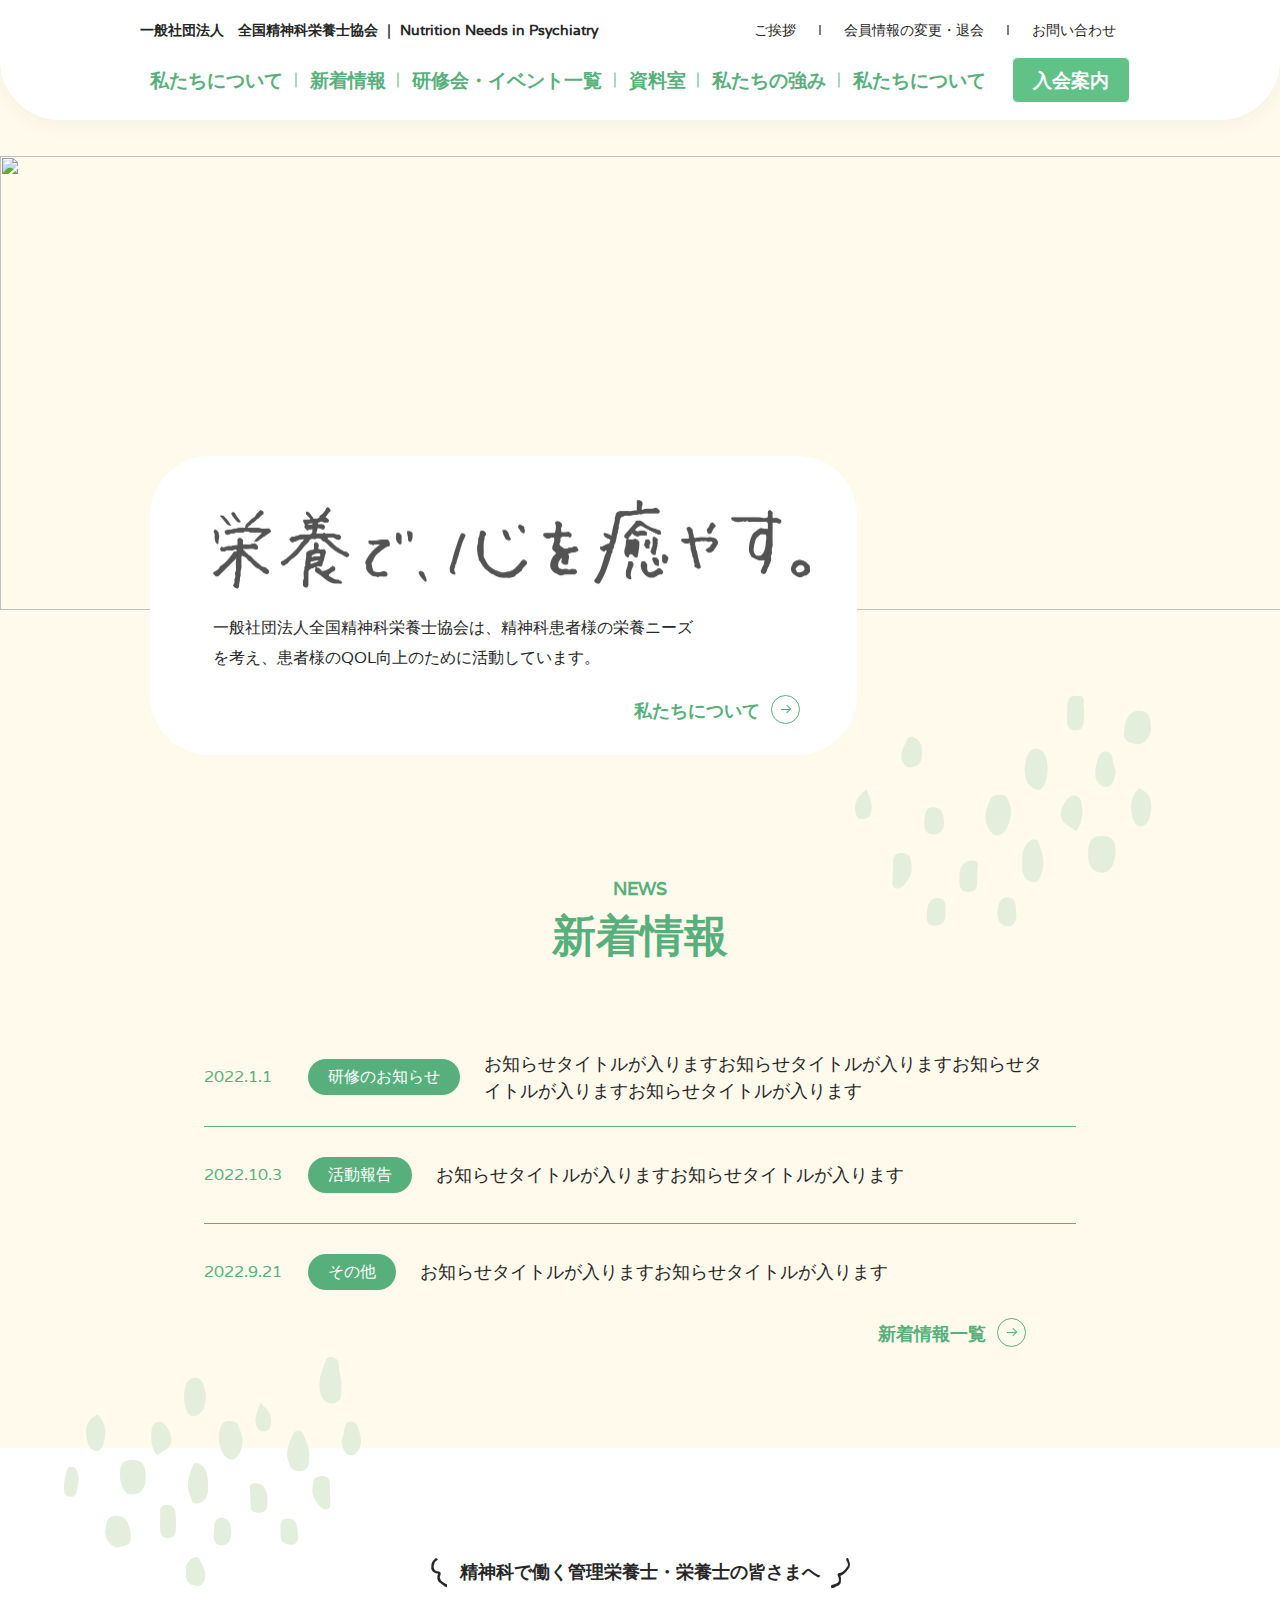
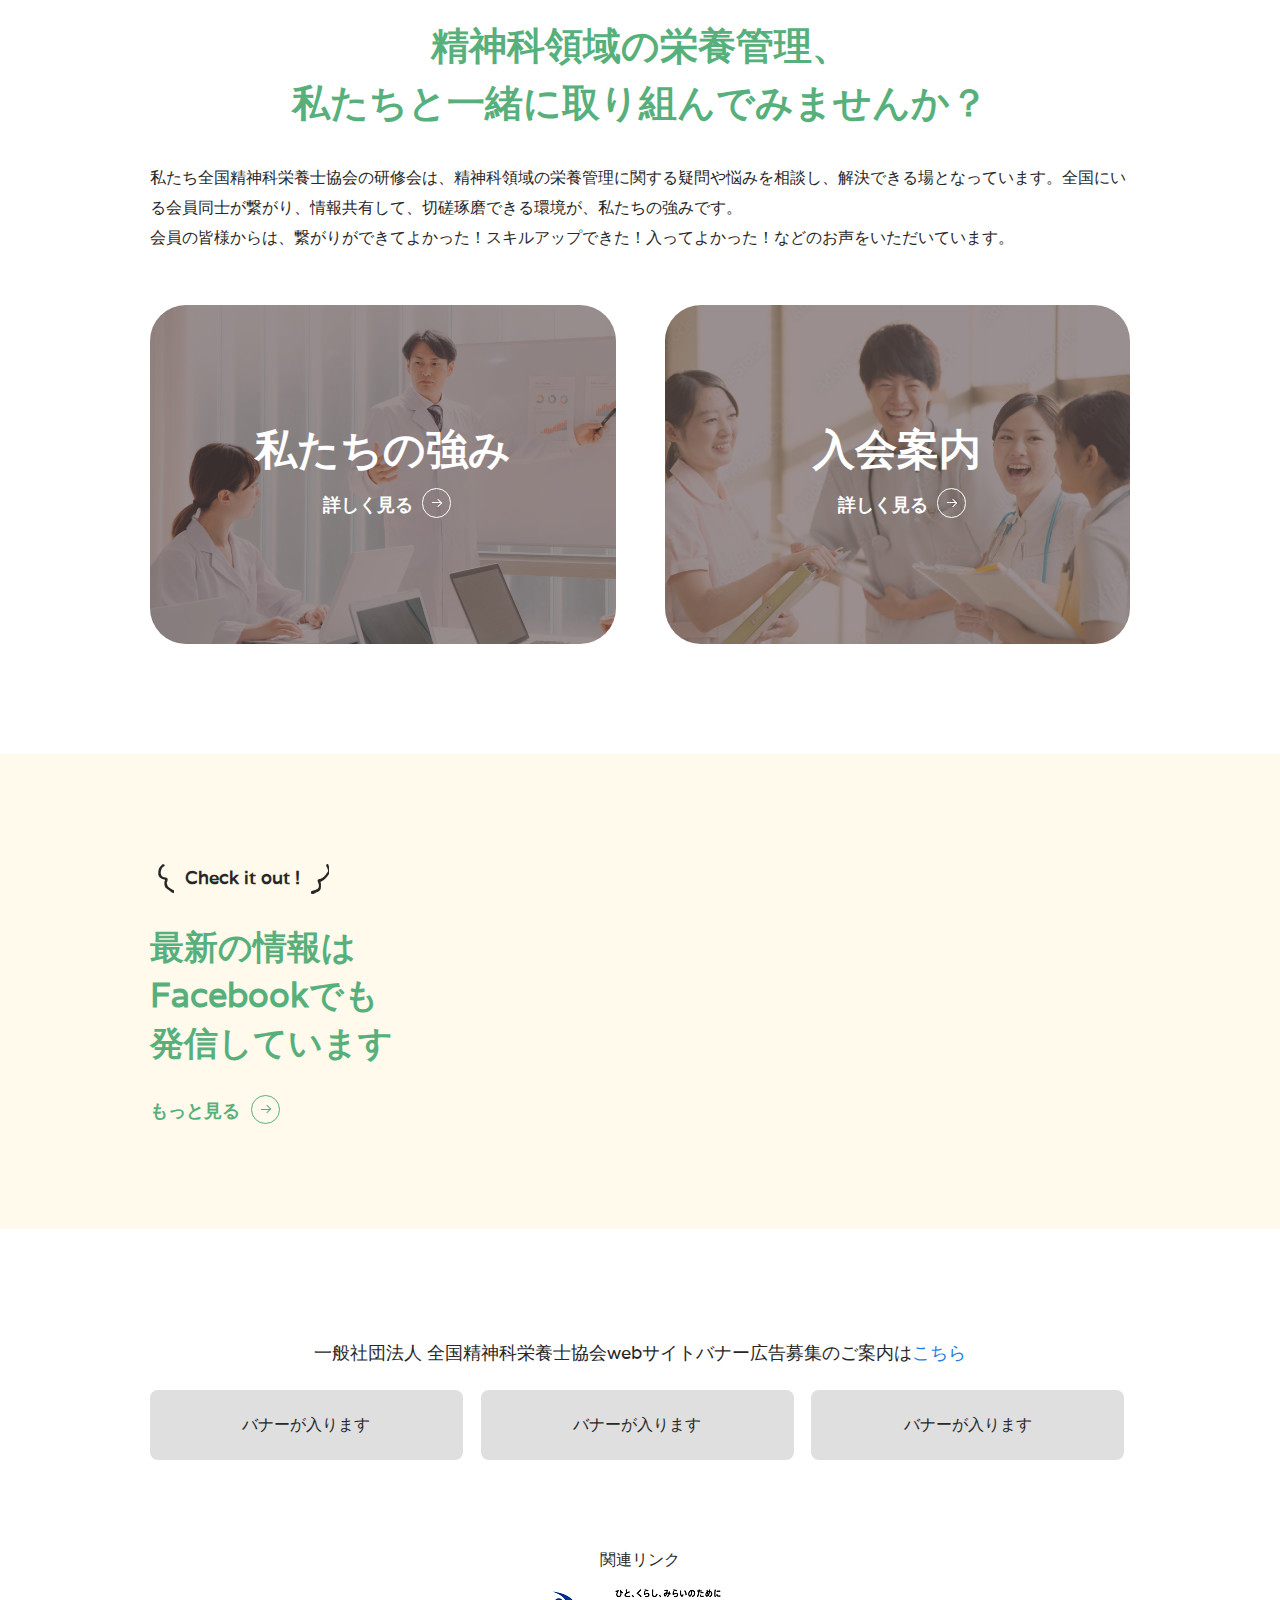
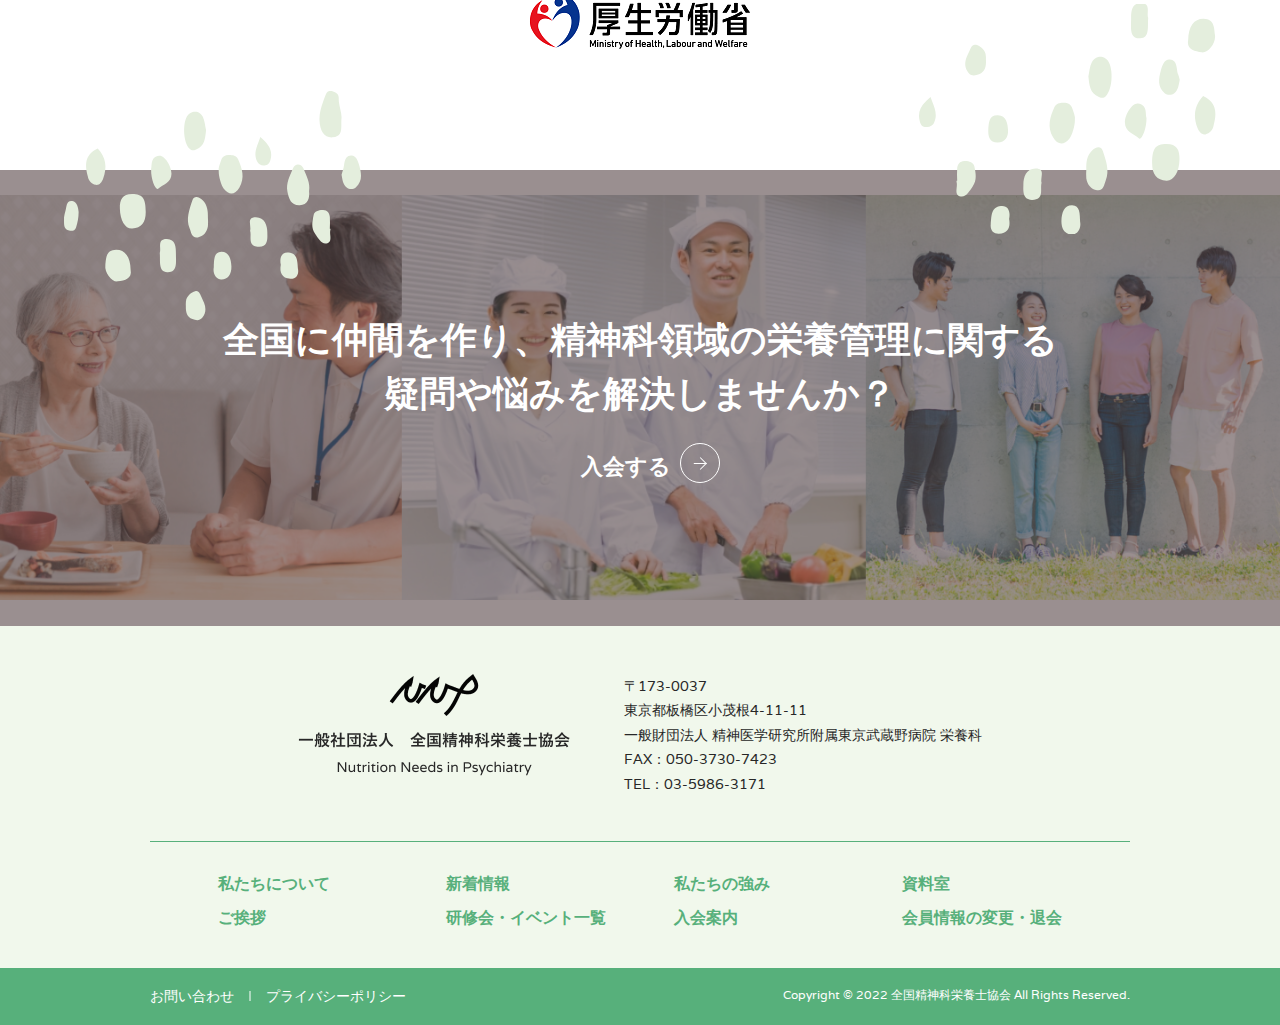
==== index.html @ 41f3c1e5 "コーディング修正リスト対応" ====
<!DOCTYPE html>
<html lang="ja">
<head>
    <meta charset="UTF-8">
    <meta http-equiv="X-UA-Compatible" content="IE=edge">
    <meta name="viewport" 
    content="width=device-width, initial-scale=1.0">
    <meta name="description" content="一般社団法人　全国精神科栄養士協会 のホームページです。">
    <meta name="robots" content="noindex">
    <!-- 本番納品前にnoindex消すの忘れないこと！！！ -->
    <title>一般社団法人　全国精神科栄養士協会 ｜ Nutrition Needs in Psychiatry</title>

    <!-- reset css -->
    <link rel="stylesheet" href="./css/reset.css">
    <!-- favicon -->
    <link rel="icon" href="#">
    <!-- fontowsome -->
    <link href="https://use.fontawesome.com/releases/v5.6.1/css/all.css" rel="stylesheet">
    <!-- googlefont -->
    <!-- <link rel="preconnect" href="https://fonts.googleapis.com">
    <link rel="preconnect" href="https://fonts.gstatic.com" crossorigin>
    <link href="https://fonts.googleapis.com/css2?family=Amatic+SC&family=Damion&family=Noto+Serif+JP&family=Patua+One&display=swap" rel="stylesheet"> -->
    <link rel="preconnect" href="https://fonts.googleapis.com">
    <link rel="preconnect" href="https://fonts.gstatic.com" crossorigin>
    <link href="https://fonts.googleapis.com/css2?family=Varela&display=swap" rel="stylesheet">



    <!-- drawer.css -->
    <link rel="stylesheet" href="https://cdnjs.cloudflare.com/ajax/libs/drawer/3.2.2/css/drawer.min.css" media="screen and (max-width:767px)">
    <!-- jquery & iScroll -->
    <script src="https://ajax.googleapis.com/ajax/libs/jquery/3.5.1/jquery.min.js"></script>
    <script src="https://cdnjs.cloudflare.com/ajax/libs/iScroll/5.2.0/iscroll.min.js"></script>
    <!-- drawer.js -->
    <script src="https://cdnjs.cloudflare.com/ajax/libs/drawer/3.2.2/js/drawer.min.js"></script>

    <!-- swiper -->
    <link rel="stylesheet" href="https://cdnjs.cloudflare.com/ajax/libs/Swiper/4.5.1/css/swiper.min.css">

    <!-- original -->
    <link rel="stylesheet" href="./css/style.css">
   
  </head>
  
  
<body class="">
  <header class="accordion" id="header"> 
    <div class="header_inner">
      <div class="header_top">
          <h1 class="header_top_left is-pc opacity"><a href="#">一般社団法人　全国精神科栄養士協会 ｜ Nutrition Needs in Psychiatry</a></h1>
          <h1 class="header_top_left is-sp"><a href="#">一般社団法人　全国精神科栄養士協会<br>Nutrition Needs in Psychiatry</a></h1>
          <nav class="header_top_right is-pc">
            <ul class="header_top_right_menu">
              <li class="header_top_right_list"><a href="#" class="header_top_right_link  underline">ご挨拶</a></li>
              <li class="header_top_right_list"><a href="#" class="header_top_right_link">会員情報の変更・退会</a></li>
              <li class="header_top_right_list"><a href="#" class="header_top_right_link">お問い合わせ</a></li>
            </ul>
          </nav>
      </div>
      <nav class="header_bottom is-pc">
        <ul class="header_bottom_menu">
          <li class="header_bottom_list"><a class="header_bottom_link" href="#">私たちについて</a></li>
          <li class="header_bottom_list"><a class="header_bottom_link" href="#">新着情報</a></li>
          <li class="header_bottom_list"><a class="header_bottom_link" href="#">研修会・イベント一覧</a></li>
          <li class="header_bottom_list"><a class="header_bottom_link" href="#">資料室</a></li>
          <li class="header_bottom_list"><a class="header_bottom_link" href="#">私たちの強み</a></li>
          <li class="header_bottom_list"><a class="header_bottom_link" href="#">私たちについて</a></li>
          <li class="join"><a class="header_bottom_link btn-green" href="#">入会案内</a></li>
        </ul>
      </nav>

    </div>
    <!-- @@@@@@@@@@@@@@@@@@@@@@@@@ -->
    <!-- ハンバーガー -->
  <!-- @@@@@@@@@@@@@@@@@@@@@@@@@ -->
  <div class="hamburger is-sp  js-accordion-title" id="hamburger">
    <span class="is-sp"></span>
    <span></span>
    <span></span>
  </div>
  
  <nav class="accordion-item is-sp" id="accordion-item">
    <ul class="accordion-item_menu">
      <li class="accordion-item_list"><a class="accordion-item_link" href="#">私たちについて<span class="arrow-right"></span></a></li>
      <li class="accordion-item_list"><a class="accordion-item_link" href="#">新着情報<span class="arrow-right"></span></a></li>
      <li class="accordion-item_list"><a class="accordion-item_link" href="#">研修会・イベント一覧<span class="arrow-right"></span></a></li>
      <li class="accordion-item_list"><a class="accordion-item_link" href="#">資料室<span class="arrow-right"></span></a></li>

      <li class="accordion-item_list"><a class="accordion-item_link" href="#">私たちの強み<span class="arrow-right"></span></a></li>
      <li class="accordion-item_list"><a class="accordion-item_link" href="#">入会案内<span class="arrow-right"></span></a></li>
    </ul>
    <ul class="accordion-item_sub-menu">
      <li class="accordion-item_sub-list"><a href="" class="accordion-item_sub-link">ご挨拶</a></li>
      <li class="accordion-item_sub-list"><a href="" class="accordion-item_sub-link">会員情報の変更・退会</a></li>
      <li class="accordion-item_sub-list"><a href="" class="accordion-item_sub-link">お問い合わせ</a></li>
    </ul>
  </nav>
</header>




	


<!-- //＠＠＠＠＠＠＠＠＠＠＠＠＠＠＠＠＠＠
//メインビジュアル
//＠＠＠＠＠＠＠＠＠＠＠＠＠＠＠＠＠＠ -->
<main>
  <section class="main-visual bgc-yellow ">
    <div class="d-demo">
      <div class="d-demo__wrap">
        <ul class="d-demo__list d-demo__list--left">
              <li class="d-demo__item"><img src="./img/main_visual.png" alt></li>
              <li class="d-demo__item"><img src="./img/main_visual.png" alt></li>
        </ul>
        <ul class="d-demo__list d-demo__list--left">
              <li class="d-demo__item"><img src="./img/main_visual.png" alt></li>
              <li class="d-demo__item"><img src="./img/main_visual.png" alt></li>
        </ul>
      </div>
    </div>
    <div class="top-about_container inner">
      <div class="top-about inner" href="#">
        <figure class="top-about_title">
          <img src="./img/main_copy.png" alt="">
        </figure>
        <div class="top-about_text">
          一般社団法人全国精神科栄養士協会は、精神科患者様の栄養ニーズ<br class="is-pc">を考え、患者様のQOL向上のために活動しています。
        </div>
        <a class="top-about_link_text cmn-button" href="#">私たちについて<span class="arrow-right icon"></span></a>
      </div>
    </div>
  </section>


  <!-- //＠＠＠＠＠＠＠＠＠＠＠＠＠＠＠＠＠＠
//NEWS
//＠＠＠＠＠＠＠＠＠＠＠＠＠＠＠＠＠＠ -->
  <section class="top-news bgc-yellow">
    <div class="top-news_container inner">
      <h2 class="top-news-ttl section_title">
        <div class="section-ttl-en">NEWS</div>
        <div class="section-ttl-ja">新着情報</div>
      </h2>
      <div class="news__topics">
        <article class="news__topic">
          <a href="#" class="news-item-link">
            <div class="news__topic__contents">
              <div class="news-meta">
                <div class="sp-meta">
                  <p class="news__topic__date"><time datetime="2019-02-01"></time>2022.1.1</p>
                  <div class="news-topic-label">研修のお知らせ</div>
                </div>
                <p class="news__topic__text">お知らせタイトルが入りますお知らせタイトルが入りますお知らせタイトルが入りますお知らせタイトルが入ります</p>
              </div>
            </div>
          </a>
        </article>
        <article class="news__topic">
          <a href="#" class="news-item-link">
            <div class="news__topic__contents">
              <div class="news-meta">
                <div class="sp-meta">
                <p class="news__topic__date"><time datetime="2019-02-01"></time>2022.10.3</p>
                <p class="news-topic-label">活動報告</p>
                </div>
                <p class="news__topic__text">お知らせタイトルが入りますお知らせタイトルが入ります</p>
              </div>
            </div>
          </a>
        </article>
        <article class="news__topic">
          <a href="#" class="news-item-link">
            <div class="news__topic__contents">
              <div class="news-meta">
                <div class="sp-meta">
                <p class="news__topic__date"><time datetime="2019-02-01"></time>2022.9.21 </p>
                <p class="news-topic-label">その他</p>
                </div>
                <p class="news__topic__text">お知らせタイトルが入りますお知らせタイトルが入ります</p>
              </div>
            </div>
          </a>
        </article>
      <a class="top-news_btn cmn-button">新着情報一覧<span class="arrow-right icon"></span></a>
    </div>
  </section>

    <!-- //＠＠＠＠＠＠＠＠＠＠＠＠＠＠＠＠＠＠
//JOIN-US
//＠＠＠＠＠＠＠＠＠＠＠＠＠＠＠＠＠＠ -->

  <section class="top-joinus bgc-white">
    <div class="top-joinus_container inner">
      <div class="top-joinus-ttl_wrapper">
        <h3 class="top-joinus-ttl">精神科で働く<br class="is-sp">管理栄養士・栄養士の皆さまへ</h3>
        <div class="top-joinus-sub-ttl">
          精神科領域の栄養管理、<br>私たちと一緒に<br class="is-sp">取り組んでみませんか？
        </div>
      </div>
      <p class="top-joinus_txt">私たち全国精神科栄養士協会の研修会は、精神科領域の栄養管理に関する疑問や悩みを相談し、解決できる場となっています。全国にいる会員同士が繋がり、情報共有して、切磋琢磨できる環境が、私たちの強みです。<br>
        会員の皆様からは、繋がりができてよかった！スキルアップできた！入ってよかった！などのお声をいただいています。</p>
      <div class="top-joinus_frames">
        <a class="top-joinus_frame 
        top-joinus_frame_left" href="">
          <div class="top-joinus_bg_l">
            <img src="./img/top_joinus_frm_l.png" alt="">
            <div class="box-text">
              <h4>私たちの強み</h4>
              <div class="cmn-button-white_area">
                <div class="cmn-button-white">詳しく見る<span class="arrow-right-white icon"></span></div>
              </div>
            </div>
          </div>
        </a>
        <a class="top-joinus_frame 
        top-joinus_frame_right" href="/admission.html">
          <div class="top-joinus_bg_r">
            <img src="./img/top_joinus_frm_r.png" alt="">
            <div class="box-text">
              <h4>入会案内</h4>
              <div class="cmn-button-white_area">
                <div class="cmn-button-white">詳しく見る<span class="arrow-right-white icon"></span></div>
              </div>
            </div>
          </div>
        </a>
    </div>
  </section>
  <!-- //＠＠＠＠＠＠＠＠＠＠＠＠＠＠＠＠＠＠
//FACE-BOOK
//＠＠＠＠＠＠＠＠＠＠＠＠＠＠＠＠＠＠ -->
  <div class="top-facebook bgc-yellow">
    <div class="top-facebook_container inner">
      <div class="top-facebook_texts">
        <div class="top-facebook_texts_ttl">Check it out !</div>
        <!-- /.top-facebook_texts_ttl -->
        <h3 class="top-facebook_texts_msg is-pc">最新の情報は<br>Facebookでも<br>発信しています</h3>
        <h3 class="top-facebook_texts_msg is-sp">最新の情報はFacebookでも発信しています</h3>
        <!-- /.top-facebook_texts_msg -->
        <a class="top-facebook_texts_more cmn-button">もっと見る<span class="arrow-right icon"></span></a>
      </div>
      <iframe class="fb_iframe" src="https://www.facebook.com/plugins/page.php?href=https%3A%2F%2Fwww.facebook.com%2F%25E4%25B8%2580%25E8%2588%25AC%25E7%25A4%25BE%25E5%259B%25A3%25E6%25B3%2595%25E4%25BA%25BA-%25E5%2585%25A8%25E5%259B%25BD%25E7%25B2%25BE%25E7%25A5%259E%25E7%25A7%2591%25E6%25A0%2584%25E9%25A4%258A%25E5%25A3%25AB%25E5%258D%2594%25E4%25BC%259A-106399688763557&tabs&width=680&height=255&small_header=false&adapt_container_width=true&hide_cover=false&show_facepile=true&appId" width="680" height="255" style="border:none;overflow:hidden" scrolling="no" frameborder="0" allowfullscreen="true" allow="autoplay; clipboard-write; encrypted-media; picture-in-picture; web-share"></iframe>
        <!-- /.top-facebook_img -->
    </div>
    <!-- /.top-facebook_container -->
  </div>
  <!-- /.top-facebook -->

  <!-- //＠＠＠＠＠＠＠＠＠＠＠＠＠＠＠＠＠＠
//link
//＠＠＠＠＠＠＠＠＠＠＠＠＠＠＠＠＠＠ -->
<section class="top-link bgc-white">
  <div class="top-link_container inner">
    <p class="top-link_text">一般社団法人 全国精神科栄養士協会webサイトバナー広告募集のご案内は<a href="#" class="link-color">こちら</a></p>
    <ul class="top-link_banners">
      <a class="top-link_banner"><li>バナーが入ります</li></a>
      <a class="top-link_banner"><li>バナーが入ります</li></a>
      <a class="top-link_banner"><li>バナーが入ります</li></a>
    </ul>
    <!-- /.top-link_banners -->
    <div class="top-link_related-link opacity">
      <p class="top-link_related-link_ttl">関連リンク</p>
      <figure class="top-link_related-link_img"><a href="https://www.mhlw.go.jp/index.html"  target="_blank" rel="noopener"><img src="./img/MHLW 1.png" alt=""></a></figure>
    </div>
    <!-- /.top-link_related-link -->
  </div>
  <!-- /.top-link_container -->
</section>
<!-- /.top-link -->

  <!-- //＠＠＠＠＠＠＠＠＠＠＠＠＠＠＠＠＠＠
//top-entry
//＠＠＠＠＠＠＠＠＠＠＠＠＠＠＠＠＠＠ -->
<section class="top-entry">
  <a href="" class="top-entry_container inner">
    <div class="bg-dark_green">
      <div class="top-entry_txt">全国に仲間を作り、<br class="is-sp">精神科領域の栄養管理に関する<br>疑問や悩みを解決しませんか？</div>
      <div class="cmn-button-white_area">
        <div class="cmn-button-white_entry">入会する<span class="arrow-right-white_entry icon_entry"></span>
        </div>
      </div>
    </div>
  </a>
</section>


  <!-- //＠＠＠＠＠＠＠＠＠＠＠＠＠＠＠＠＠＠
//footer
//＠＠＠＠＠＠＠＠＠＠＠＠＠＠＠＠＠＠ -->
<section class="footer">
  <div class="footer_contents bgc-green">
    <div class="footer_contents_container inner">
      <div class="footer_contents_adress">
        <figure class="footer_logo"><img src="./img/nnp_logo.png" alt=""></figure>
        <div class="footer_contents_adress_texts">
          <p>〒173-0037<br>
            東京都板橋区小茂根4-11-11<br>
            一般財団法人 精神医学研究所附属東京武蔵野病院 栄養科<br>
            FAX：050-3730-7423<br>
            TEL：03-5986-3171</p>
        </div>
        <!-- footer_contents_adress_texts -->
      </div>
      <!-- footer_contents_adress -->
      <div class="footer_contents_links">
        <ul class="footer_contents_link_top">
          <li class="footer_contents_link_text"><a href="" >私たちについて</a></li>
          <li class="footer_contents_link_text"><a href="" >新着情報</a></li>
          <li class="footer_contents_link_text"><a href="">私たちの強み</a></li>
          <li class="footer_contents_link_text"><a href="" >資料室</a></li>
        </ul>
        <!-- footer_contents_link_top -->
        <ul class="footer_contents_link_bottom">
          <li class="footer_contents_link_text"><a href="">ご挨拶</a></li>
          <li class="footer_contents_link_text"><a href="" >研修会・イベント一覧</a></li>
          <li class="footer_contents_link_text"><a href="">入会案内</a></li>
          <li class="footer_contents_link_text"><a href="" >会員情報の変更・退会</a></li>
        </ul>
        <!-- footer_contents_link_bottom -->
      </div>
      <!-- footer_contents_links -->
    </div>
    <!-- footer_container -->
  </div>
  <!-- footer_contents -->
  <div class="footer_bottom bgc-deep-green">
    <div class="footer_container inner">
      <ul class="footer_bottom_left">
        <li><a href="" class="footer_bottom_left_link footer_bottom_left_link_left">お問い合わせ</a></li>
        <li><a href="" class="footer_bottom_left_link footer_bottom_left_link_right">プライバシーポリシー</a></li>
      </ul>
      <div class="footer_bottom_right">Copyright © 2022<br class="is-sp"> 全国精神科栄養士協会 All Rights Reserved.</div>
    </div>
    <!-- footer_container -->
  </div>
    <!-- footer_bottom -->
</section>


<!-- //＠＠＠＠＠＠＠＠＠＠＠＠＠＠＠＠＠＠
//スクロールトップ
//＠＠＠＠＠＠＠＠＠＠＠＠＠＠＠＠＠＠ -->
<!-- <figure class="scroll-top">
  <a href="#"><img src="./img/icon_arrow-top.png" alt="#"></a>
</figure> -->


</main>


<!-- swipeｒ -->
<script src="https://cdnjs.cloudflare.com/ajax/libs/Swiper/6.8.4/swiper-bundle.min.js"></script>


<!-- jquery & iScroll -->
<script src="https://ajax.googleapis.com/ajax/libs/jquery/1.11.3/jquery.min.js"></script>
<script src="https://cdnjs.cloudflare.com/ajax/libs/iScroll/5.1.3/iscroll.min.js"></script>
<!-- drawer.js -->
<script src="https://cdnjs.cloudflare.com/ajax/libs/drawer/3.2.1/js/drawer.min.js"></script>

<script src="js/script.js"></script>
</body>

</html>
---- css/style.css ----
@charset "UTF-8";
@import url("https://fonts.googleapis.com/css2?family=Lato:wght@400;700&family=Noto+Sans+JP:wght@400;700&display=swap");
@media (max-width: 980px) {
  .is-pc {
    display: none;
  }
}

@media (min-width: 981px) {
  .is-sp {
    display: none;
  }
}

.link-color {
  color: #237EE9;
}

.bgc-yellow {
  background-color: #FFFAEC;
}

.bgc-white {
  background-color: #FFFFFF;
}

.bgc-green {
  background-color: #F1F8EC;
}

.bgc-deep-green {
  background-color: #57B07B;
}

.bg-dark-button {
  background: rgba(87, 69, 70, 0.6);
  display: block;
  height: 100%;
  border-radius: 36px;
  text-align: center;
}

.section_title {
  color: #57B07B;
  text-align: center;
  font-weight: 700;
}

.section-ttl-en {
  font-size: 18px;
}

@media (max-width: 980px) {
  .section-ttl-en {
    font-size: 14px;
  }
}

.section-ttl-ja {
  font-size: 44px;
}

@media (max-width: 980px) {
  .section-ttl-ja {
    font-size: 32px;
  }
}

a {
  color: #272727;
}

.cmn-button {
  font-size: 18px;
  color: #57B07B;
  font-weight: 700;
  display: inline-block;
  width: -webkit-fit-content;
  width: -moz-fit-content;
  width: fit-content;
  margin-left: auto;
  height: 18px;
}

@media (max-width: 980px) {
  .cmn-button {
    font-size: 16px;
  }
}

.cmn-button:hover .arrow-right.icon {
  background-color: #57B07B;
  -webkit-transition: ease 0.2s;
  transition: ease 0.2s;
}

.cmn-button:hover .arrow-right.icon:before {
  border-top: solid 1px #FFFFFF;
  border-right: solid 1px #FFFFFF;
  z-index: 5;
  -webkit-transition: ease 0.5s;
  transition: ease 0.5s;
}

.cmn-button:hover .arrow-right.icon:after {
  color: #FFFFFF;
  -webkit-transition: ease 0.5s;
  transition: ease 0.5s;
}

.arrow-right.icon {
  position: relative;
  display: block;
  -webkit-transform: translateY(-100%);
          transform: translateY(-100%);
  right: -40px;
  border-radius: 29px;
  width: 29px;
  height: 29px;
  border: 1px solid #57B07B;
}

.arrow-right.icon:before {
  content: '';
  position: absolute;
  right: 9px;
  top: 10.5px;
  width: 6px;
  height: 6px;
  border-top: solid 1px currentColor;
  border-right: solid 1px currentColor;
  -webkit-transform: rotate(45deg);
  transform: rotate(45deg);
}

.arrow-right.icon:after {
  content: "";
  display: block;
  position: absolute;
  color: #57B07B;
  position: absolute;
  margin-left: 9px;
  margin-top: 13px;
  width: 9px;
  height: 1px;
  background-color: currentColor;
}

.cmn-button-white_area {
  margin: 0 auto;
}

.cmn-button-white {
  font-size: 18px;
  color: #FFFFFF;
  font-weight: 700;
  display: inline-block;
  margin-left: -29px;
  height: 29px;
}

.arrow-right-white.icon {
  position: relative;
  display: block;
  -webkit-transform: translateY(-100%);
          transform: translateY(-100%);
  right: -110%;
  border-radius: 29px;
  width: 29px;
  height: 30px;
  border: 1px solid #FFFFFF;
}

.arrow-right-white.icon:before {
  content: '';
  position: absolute;
  right: 9px;
  top: 10.5px;
  width: 6px;
  height: 6px;
  border-top: solid 1px currentColor;
  border-right: solid 1px currentColor;
  -webkit-transform: rotate(45deg);
  transform: rotate(45deg);
}

.arrow-right-white.icon:after {
  content: "";
  display: block;
  position: absolute;
  position: absolute;
  margin-left: 9px;
  margin-top: 13px;
  width: 9px;
  height: 1px;
  background-color: #FFFFFF;
}

.cmn-button-white_entry {
  font-size: 22px;
  color: #FFFFFF;
  font-weight: 700;
  display: inline-block;
  margin-left: -29px;
  height: 29px;
}

@media (max-width: 980px) {
  .cmn-button-white_entry {
    font-size: 20px;
  }
}

.arrow-right-white_entry.icon_entry {
  position: relative;
  display: block;
  -webkit-transform: translateY(-100%);
          transform: translateY(-100%);
  right: -110%;
  border-radius: 40px;
  width: 40px;
  height: 40px;
  border: 1px solid #FFFFFF;
}

@media (max-width: 980px) {
  .arrow-right-white_entry.icon_entry {
    top: 15%;
  }
}

.arrow-right-white_entry.icon_entry:before {
  content: '';
  position: absolute;
  right: 14px;
  top: 15px;
  -webkit-transform: translateY(-50%);
          transform: translateY(-50%);
  width: 9px;
  height: 9px;
  border-top: solid 1px currentColor;
  border-right: solid 1px currentColor;
  -webkit-transform: rotate(45deg);
  transform: rotate(45deg);
}

.arrow-right-white_entry.icon_entry:after {
  content: "";
  display: block;
  position: absolute;
  left: 50%;
  -webkit-transform: translateX(-50%);
          transform: translateX(-50%);
  top: 50%;
  width: 12.41px;
  height: 1px;
  background-color: #FFFFFF;
}

*,
*::before,
*::after {
  -webkit-box-sizing: border-box;
          box-sizing: border-box;
}

html,
body {
  padding: 0px;
  margin: 0px;
}

@media (max-width: 980px) {
  html,
  body {
    background-color: #FFFAEC;
  }
}

body {
  font-family: "Varela", "YuGothic", "游ゴシック体", "游ゴシック Medium", "Yu Gothic Medium", "游ゴシック", "Yu Gothic", sans-serif;
  font-size: 16px;
  color: #272727;
  line-height: 1.5;
  max-width: 100%;
}

@media (max-width: 980px) {
  body {
    font-size: 16px;
  }
}

.body-inner {
  max-width: 1280px;
  margin: 0 auto;
}

@media (max-width: 980px) {
  main {
    padding-top: 74.13px;
  }
}

img {
  width: 100%;
}

ul,
ol {
  list-style: none;
  padding: 0;
  margin: 0;
}

h1,
h2,
h3,
h4,
h5,
h6 {
  padding: 0;
  margin: 0;
}

a {
  text-decoration: none;
}

main {
  background-color: #F3EFEB;
  overflow: hidden;
}

.opacity:hover {
  opacity: 0.7;
  -webkit-transition: ease .2s;
  transition: ease .2s;
}

.inner {
  max-width: 980px;
  margin: 0 auto;
}

body {
  background-color: #FFFAEC;
}

/* ハンバーガーメニュー
// ＠＠＠＠＠＠＠＠＠＠＠＠＠＠＠＠＠＠
/*　ハンバーガーボタン　*/
@media (max-width: 980px) {
  .hamburger {
    display: block;
    position: fixed;
    z-index: 3;
    right: 13px;
    top: 12px;
    width: 42px;
    height: 42px;
    cursor: pointer;
    text-align: center;
  }
}

@media (max-width: 980px) {
  .hamburger span {
    display: block;
    position: absolute;
    width: 30px;
    height: 2px;
    left: 6px;
    background: #57B07B;
    -webkit-transition: 0.3s ease-in-out;
    transition: 0.3s ease-in-out;
  }
}

.hamburger span:nth-child(1) {
  top: 10px;
}

.hamburger span:nth-child(2) {
  top: 20px;
}

.hamburger span:nth-child(3) {
  top: 30px;
}

/* ナビ開いてる時のボタン */
.hamburger.active span:nth-child(1) {
  top: 16px;
  left: 6px;
  -webkit-transform: rotate(-45deg);
  transform: rotate(-45deg);
}

.hamburger.active span:nth-child(2),
.hamburger.active span:nth-child(3) {
  top: 16px;
  -webkit-transform: rotate(45deg);
  transform: rotate(45deg);
}

/* アコーディオンの中身 */
.accordion-title {
  color: #fff;
  cursor: pointer;
  font-size: 16px;
  padding: 10px 20px;
}

.accordion-content {
  display: none;
  padding: 10px 20px;
}

.accordion-content p {
  font-size: 13px;
  line-height: 1.5;
}

/* タイトルの背景色 */
.accordion-item:nth-of-type(1) .accordion-title {
  background-color: #7f7fff;
}

header {
  width: 100%;
  height: 120px;
  background-color: #fff;
  border-radius: 0 0 60px 60px;
  margin-bottom: 36px;
  -webkit-box-shadow: 0px 4px 20px 0px #435F4E0F;
          box-shadow: 0px 4px 20px 0px #435F4E0F;
  z-index: 10;
}

@media (max-width: 980px) {
  header {
    height: 74.13px;
    margin-bottom: 18px;
    border-radius: 0 0 30px 30px;
    position: fixed;
    z-index: 1000;
  }
}

@media (max-width: 980px) {
  .accordion .active {
    border-radius: 0;
  }
}

@media (max-width: 980px) {
  .header_inner {
    padding: 15.54px 20px 14.35px 20px;
  }
}

.header_top {
  display: -webkit-box;
  display: -ms-flexbox;
  display: flex;
  font-size: 14px;
  max-width: 1000px;
  margin: auto;
}

@media (min-width: 981px) {
  .header_top {
    padding-top: 20px;
  }
}

@media (max-width: 980px) {
  .header_top_left a {
    color: #57B07B;
  }
}

h1 {
  font-weight: 700;
}

.header_top_right_menu {
  display: -webkit-box;
  display: -ms-flexbox;
  display: flex;
}

.header_top_right {
  margin-left: auto;
}

.header_top_right_list {
  position: relative;
}

.header_top_right_list:not(:first-child) :before {
  position: absolute;
  top: 50%;
  left: -24px;
  content: "";
  width: 1px;
  height: 10px;
  display: block;
  -webkit-transform: translate(-50%, -50%);
          transform: translate(-50%, -50%);
  background-color: black;
  /*線の色*/
}

_::-webkit-full-page-media, _:future, :root .header_top_right_list {
  position: relative;
}

_::-webkit-full-page-media:not(:first-child) :before, _:future:not(:first-child) :before, :root .header_top_right_list:not(:first-child) :before {
  position: absolute;
  top: 50%;
  content: "";
  width: 1px;
  height: 10px;
  display: block;
  -webkit-transform: translate(-50%, -50%);
          transform: translate(-50%, -50%);
  background-color: black;
  /*線の色*/
}

.header_top_right_link {
  margin-left: 24px;
  margin-right: 24px;
  position: relative;
}

.header_top_right_link::after {
  position: absolute;
  left: 0;
  bottom: -6px;
  content: "";
  width: 100%;
  height: 1px;
  background: #57B07B;
  -webkit-transform: scale(0, 1);
          transform: scale(0, 1);
  -webkit-transform-origin: center top;
          transform-origin: center top;
  -webkit-transition: -webkit-transform 0.2s;
  transition: -webkit-transform 0.2s;
  transition: transform 0.2s;
  transition: transform 0.2s, -webkit-transform 0.2s;
}

.header_top_right_link:hover {
  color: #57B07B;
  font-weight: 700;
}

.header_top_right_link:hover::after {
  -webkit-transform: scale(1, 1);
          transform: scale(1, 1);
}

.header_bottom {
  margin-top: 20px;
  max-width: 1000px;
  margin: auto;
  margin-top: 20px;
  height: 40px;
}

.header_bottom_menu {
  display: -webkit-box;
  display: -ms-flexbox;
  display: flex;
  -webkit-box-pack: justify;
      -ms-flex-pack: justify;
          justify-content: space-between;
  font-weight: 700;
  font-size: 19px;
  line-height: 2;
}

.header_bottom_link {
  color: #57B07B;
  position: relative;
}

.header_bottom_link::after {
  position: absolute;
  left: 0;
  bottom: -6px;
  content: "";
  width: 100%;
  height: 1px;
  background: #57B07B;
  -webkit-transform: scale(0, 1);
          transform: scale(0, 1);
  -webkit-transform-origin: center top;
          transform-origin: center top;
  -webkit-transition: -webkit-transform 0.2s;
  transition: -webkit-transform 0.2s;
  transition: transform 0.2s;
  transition: transform 0.2s, -webkit-transform 0.2s;
}

.header_bottom_link:hover {
  color: #57B07B;
  font-weight: 700;
}

.header_bottom_link:hover::after {
  -webkit-transform: scale(1, 1);
          transform: scale(1, 1);
}

.header_bottom_list {
  position: relative;
}

.header_bottom_list:not(:first-child) :before {
  position: absolute;
  left: -14px;
  top: 50%;
  content: "";
  width: 1px;
  height: 15px;
  display: block;
  -webkit-transform: translate(-50%, -50%);
          transform: translate(-50%, -50%);
  background-color: #57B07B;
  /*線の色*/
}

.header_bottom_link {
  margin-left: 10px;
  margin-right: 10px;
}

.btn-green {
  background-color: #60C287;
  border: 1px solid currentColor;
  color: #fff;
  padding: 10px 20px;
  border-radius: 6px;
  width: 115px;
  height: 40px;
  position: relative;
}

.btn-green::after {
  position: absolute;
  left: 0;
  bottom: -6px;
  content: "";
  width: 0%;
  height: 0px;
  background: #57B07B;
  -webkit-transform: scale(0, 1);
          transform: scale(0, 1);
  -webkit-transform-origin: center top;
          transform-origin: center top;
  -webkit-transition: -webkit-transform 0.2s;
  transition: -webkit-transform 0.2s;
  transition: transform 0.2s;
  transition: transform 0.2s, -webkit-transform 0.2s;
}

.btn-green:hover {
  background: #FFFFFF;
  color: #57B07B;
  font-weight: 700;
  border: 1px solid #57B07B;
  -webkit-transition: .2s;
  transition: .2s;
}

.btn-green:hover::after {
  -webkit-transform: scale(1, 1);
          transform: scale(1, 1);
}

.accordion-item {
  background-color: #fff;
  width: 100%;
  display: none;
  padding: 0 38px;
  border-radius: 0 0 30px 30px;
}

.accordion-item_list {
  padding: 20px 0;
  border-bottom: 1px solid #E4EEDD;
  height: 70px;
}

.accordion-item_link {
  color: #57B07B;
  font-size: 18px;
  font-weight: 700;
}

.arrow-right {
  position: relative;
  display: block;
  -webkit-transform: translateY(-100%);
          transform: translateY(-100%);
  border-radius: 26px;
  width: 26px;
  height: 26px;
  border: 1px solid #57B07B;
  margin-left: auto;
}

.arrow-right:before {
  content: '';
  position: absolute;
  right: 8px;
  top: 10px;
  width: 5px;
  height: 5px;
  border-top: solid 1px currentColor;
  border-right: solid 1px currentColor;
  -webkit-transform: rotate(45deg);
  transform: rotate(45deg);
}

.arrow-right:after {
  content: "";
  display: block;
  position: absolute;
  color: #57B07B;
  position: absolute;
  margin-left: 8px;
  margin-top: 12px;
  width: 8px;
  height: 1px;
  background-color: currentColor;
}

.accordion-item_sub-menu {
  padding: 20px 0 14px 0;
}

.accordion-item_sub-list {
  padding-bottom: 14px;
}

.accordion-item_sub-link {
  color: #57B07B;
  font-size: 16px;
}

.scroll-top {
  position: fixed;
  bottom: 30px;
  right: 30px;
  width: 35px;
  height: 35px;
  cursor: pointer;
  z-index: 10000;
}

.main-visual {
  position: relative;
  padding-bottom: 154.5px;
}

@media (max-width: 980px) {
  .main-visual {
    padding-top: 38px;
    margin-top: -20px;
  }
}

/*
右から左へ
----------------------------*/
@-webkit-keyframes infinity-scroll-left {
  from {
    -webkit-transform: translateX(0);
            transform: translateX(0);
  }
  to {
    -webkit-transform: translateX(-100%);
            transform: translateX(-100%);
  }
}
@keyframes infinity-scroll-left {
  from {
    -webkit-transform: translateX(0);
            transform: translateX(0);
  }
  to {
    -webkit-transform: translateX(-100%);
            transform: translateX(-100%);
  }
}

/*
IE11対策
----------------------------*/
_:-ms-lang(x)::-ms-backdrop,
.d-demo {
  display: -ms-grid;
  overflow: hidden;
}

/*----------------------------*/
.d-demo {
  z-index: -10;
}

.d-demo__wrap {
  display: -webkit-box;
  display: -ms-flexbox;
  display: flex;
  overflow: hidden;
  background-color: #FFFAEC;
}

.d-demo__list {
  display: -webkit-box;
  display: -ms-flexbox;
  display: flex;
  list-style: none;
}

.d-demo__list--left {
  -webkit-animation: infinity-scroll-left 300s infinite linear both;
          animation: infinity-scroll-left 300s infinite linear both;
}

.d-demo__item > img {
  height: 454px;
  width: 3720px;
}

@media (max-width: 980px) {
  .d-demo__item > img {
    height: 249px;
    width: 2040px;
  }
}

.d-demo__item {
  margin-right: 24px;
}

.top-about {
  position: absolute;
  z-index: 10;
  margin-top: -154.5px;
  padding: 44px 47px 40px 63px;
  display: block;
  background-color: #fff;
  border-radius: 60px;
  z-index: 10;
}

@media (max-width: 980px) {
  .top-about {
    margin: 0 auto;
    left: 0;
    right: 0;
  }
}

@media (max-width: 980px) {
  .top-about {
    width: 335px;
    height: 247.29px;
    border-radius: 30px;
    margin-top: -34.5px;
    margin-left: auto;
    margin-right: auto;
    padding: 20px;
  }
}

.top-about_title {
  margin-bottom: 24px;
  width: 597px;
  height: 89.06px;
}

@media (max-width: 980px) {
  .top-about_title {
    margin-bottom: 16px;
    width: 294px;
    height: 46px;
  }
}

.top-about_text {
  font-size: 16px;
  line-height: 1.875;
  margin-bottom: 24px;
}

@media (max-width: 980px) {
  .top-about_text {
    font-size: 14px;
    margin-bottom: 17px;
  }
}

.top-about_link_text {
  display: block;
  text-align: right;
  padding-right: 50px;
}

@media (max-width: 980px) {
  .top-about_link_text {
    padding-right: 60px;
  }
}

.top-news {
  padding: 110px 15.972%;
  position: relative;
}

@media (max-width: 980px) {
  .top-news {
    padding: 150px 20px 70px 20px;
  }
}

.top-news::before {
  position: absolute;
  content: "";
  background: url(/img/blobs.svg) no-repeat center center/cover;
  width: 297px;
  height: 230px;
  top: -10%;
  right: 10%;
}

@media (max-width: 980px) {
  .top-news::before {
    width: 126px;
    height: 98.34px;
    top: 4%;
    right: 1%;
  }
}

.top-news-ttl {
  margin-bottom: 60px;
}

@media (max-width: 980px) {
  .top-news-ttl {
    margin-bottom: 36px;
  }
}

@media (min-width: 981px) {
  .news__topic + .news__topic {
    border-top: 1px solid #57B07B;
  }
}

@media (max-width: 980px) {
  .news__topic {
    border-bottom: 1px solid #57B07B;
  }
}

.news-item-link {
  font-size: 18px;
  display: block;
}

@media (min-width: 981px) {
  .news-item-link {
    padding: 22px 0;
    display: -webkit-box;
    display: -ms-flexbox;
    display: flex;
    -webkit-box-align: center;
        -ms-flex-align: center;
            align-items: center;
  }
}

.news__topic__contents {
  display: -webkit-box;
  display: -ms-flexbox;
  display: flex;
  -webkit-box-align: center;
      -ms-flex-align: center;
          align-items: center;
  width: 100%;
}

@media (max-width: 980px) {
  .news__topic__contents {
    padding: 16px;
    display: block;
  }
}

.news-meta {
  display: -webkit-box;
  display: -ms-flexbox;
  display: flex;
  -webkit-box-align: center;
      -ms-flex-align: center;
          align-items: center;
  width: 100%;
}

@media (max-width: 980px) {
  .news-meta {
    display: block;
  }
}

.sp-meta {
  display: -webkit-box;
  display: -ms-flexbox;
  display: flex;
}

.news__topic__date {
  width: 80px;
  color: #57B07B;
  font-size: 16px;
  -ms-flex-item-align: center;
      -ms-grid-row-align: center;
      align-self: center;
}

.news-topic-label {
  font-size: 16px;
  margin: 8px 24px;
  color: #fff;
  text-align: center;
  border-radius: 50px;
  background-color: #57B07B;
}

@media (min-width: 981px) {
  .news-topic-label {
    padding: 6px 20px;
  }
}

@media (max-width: 980px) {
  .news-topic-label {
    margin: 0 12px;
    padding: 2px 14px;
  }
}

.news__topic__text {
  display: inline-block;
  position: relative;
}

.news__topic__text::after {
  position: absolute;
  left: 0;
  bottom: -10px;
  content: "";
  width: 100%;
  height: 1px;
  background: #57B07B;
  -webkit-transform: scale(0, 1);
          transform: scale(0, 1);
  -webkit-transform-origin: center top;
          transform-origin: center top;
  -webkit-transition: -webkit-transform 0.2s;
  transition: -webkit-transform 0.2s;
  transition: transform 0.2s;
  transition: transform 0.2s, -webkit-transform 0.2s;
}

.news__topic__text:hover {
  color: #57B07B;
  font-weight: 700;
}

@media (min-width: 981px) {
  .news__topic__text {
    width: calc(100% - 300px);
    margin-right: 20px;
  }
}

@media (max-width: 980px) {
  .news__topic__text {
    padding: 12px 28px 0 0;
    font-size: 16px;
  }
}

.top-news_btn {
  display: block;
  text-align: right;
  margin-right: 90px;
}

@media (max-width: 980px) {
  .top-news_btn {
    margin-top: 20px;
    margin-right: 40px;
  }
}

.top-joinus {
  padding: 110px 40px;
  position: relative;
}

@media (max-width: 980px) {
  .top-joinus {
    padding: 70px 20px;
  }
}

.top-joinus::before {
  position: absolute;
  content: "";
  background: url(/img/blobs_2.svg) no-repeat center center/cover;
  width: 297px;
  height: 230px;
  top: -10%;
  left: 5%;
}

@media (max-width: 980px) {
  .top-joinus::before {
    width: 145.08px;
    height: 112px;
    top: -60px;
    left: -5px;
  }
}

.top-joinus-ttl_wrapper {
  text-align: center;
}

.top-joinus-ttl {
  display: inline-block;
  margin: 0 auto;
  font-size: 18px;
  font-weight: 700;
  margin-bottom: 32px;
  position: relative;
}

@media (max-width: 980px) {
  .top-joinus-ttl {
    margin-bottom: 22.81px;
    font-size: 14px;
  }
}

.top-joinus-ttl::before {
  position: absolute;
  content: "";
  background: url(/img/Vector.svg) no-repeat;
  left: -29px;
  width: 16px;
  height: 30.25px;
}

@media (max-width: 980px) {
  .top-joinus-ttl::before {
    top: 16px;
  }
}

.top-joinus-ttl::after {
  position: absolute;
  content: "";
  background: url(/img/Vector-right.svg) no-repeat;
  right: -30px;
  width: 20px;
  height: 30.25px;
}

@media (max-width: 980px) {
  .top-joinus-ttl::after {
    bottom: 0px;
  }
}

.top-joinus-sub-ttl {
  font-size: 38px;
  font-weight: 700;
  color: #57B07B;
  margin-bottom: 32px;
}

@media (max-width: 980px) {
  .top-joinus-sub-ttl {
    font-size: 24px;
    line-height: 1.5833;
    margin-bottom: 20px;
  }
}

.top-joinus_txt {
  line-height: 1.875;
  margin-bottom: 52px;
}

@media (max-width: 980px) {
  .top-joinus_txt {
    margin-bottom: 36px;
  }
}

@media (max-width: 980px) {
  .top-joinus_frame_left {
    margin-bottom: 36px;
  }
}

.top-joinus_frames {
  display: -webkit-box;
  display: -ms-flexbox;
  display: flex;
}

@media (max-width: 980px) {
  .top-joinus_frames {
    display: block;
  }
}

.top-joinus_frame {
  display: block;
  overflow: hidden;
  position: relative;
  width: 100%;
  cursor: pointer;
  border-radius: 36px;
  z-index: 1;
}

@media (min-width: 981px) {
  .top-joinus_frame + .top-joinus_frame {
    margin-left: 5%;
  }
}

.top-joinus_bg_l {
  width: 100%;
  aspect-ratio: 1/0.7284;
  position: relative;
  z-index: 0;
  -webkit-transition: .4s ease;
  transition: .4s ease;
}

.top-joinus_bg_l img {
  -webkit-transition: ease .4s;
  transition: ease .4s;
}

.top-joinus_bg_l:hover img {
  -webkit-transform: scale(1.1);
          transform: scale(1.1);
}

.top-joinus_bg_l:hover .arrow-right-white.icon {
  background-color: #FFFFFF;
}

.top-joinus_bg_l:hover .arrow-right-white.icon:before {
  border-top: solid 1px #918483;
  border-right: solid 1px #918483;
}

.top-joinus_bg_l:hover .arrow-right-white.icon:after {
  background-color: #918483;
}

.top-joinus_bg_l::before {
  background: rgba(87, 69, 70, 0.6);
  content: "";
  height: 100%;
  position: absolute;
  width: 100%;
  z-index: 1;
}

.top-joinus_bg_r {
  width: 100%;
  aspect-ratio: 1/0.7284;
  position: relative;
  z-index: 0;
}

.top-joinus_bg_r img {
  -webkit-transition: ease .4s;
  transition: ease .4s;
}

.top-joinus_bg_r:hover img {
  -webkit-transition: ease .4s;
  transition: ease .4s;
  -webkit-transform: scale(1.1);
          transform: scale(1.1);
}

.top-joinus_bg_r:hover .arrow-right-white.icon {
  -webkit-transition: ease .4s;
  transition: ease .4s;
  background-color: #FFFFFF;
}

.top-joinus_bg_r:hover .arrow-right-white.icon:before {
  border-top: solid 1px #918483;
  border-right: solid 1px #918483;
}

.top-joinus_bg_r:hover .arrow-right-white.icon:after {
  background-color: #918483;
}

.top-joinus_bg_r::before {
  background: rgba(87, 69, 70, 0.6);
  content: "";
  height: 100%;
  position: absolute;
  width: 100%;
  z-index: 1;
}

.box-text {
  display: inline-block;
  text-align: center;
  pointer-events: none;
  /* 下記で詳しく解説 */
  position: absolute;
  top: 50%;
  -webkit-transform: translateY(-50%);
          transform: translateY(-50%);
  left: 0;
  right: 0;
  z-index: 2;
}

.box-text h4 {
  line-height: 1;
  display: inline-block;
  color: #fff;
  font-size: 42px;
  font-weight: bold;
}

@media (max-width: 980px) {
  .box-text h4 {
    font-size: 32px;
  }
}

.box-text .cmn-button-white_area {
  margin-top: 19px;
  color: #fff;
  font-size: 16px;
  margin-top: 20px;
}

.top-facebook_container {
  padding: 110px 0;
  display: -webkit-box;
  display: -ms-flexbox;
  display: flex;
}

@media (max-width: 980px) {
  .top-facebook_container {
    padding: 70px 20px;
    display: block;
  }
}

.top-facebook_texts {
  -webkit-box-flex: 0;
      -ms-flex: 0 1 35.7959%;
          flex: 0 1 35.7959%;
  margin-right: 5.816%;
  height: 255px;
}

.top-facebook_texts_ttl {
  margin: 0 auto;
  font-size: 18px;
  font-weight: 700;
  margin-bottom: 32px;
  padding-left: 35px;
  position: relative;
}

@media (max-width: 980px) {
  .top-facebook_texts_ttl {
    text-align: center;
  }
}

.top-facebook_texts_ttl::before {
  position: absolute;
  content: "";
  background: url(/img/Vector.svg) no-repeat;
  left: 8px;
  width: 16px;
  height: 30.25px;
}

@media (max-width: 980px) {
  .top-facebook_texts_ttl::before {
    left: 85px;
  }
}

.top-facebook_texts_ttl::after {
  position: absolute;
  content: "";
  background: url(/img/Vector-right.svg);
  right: 135px;
  width: 19px;
  height: 30.25px;
}

@media (max-width: 980px) {
  .top-facebook_texts_ttl::after {
    right: 55px;
  }
}

.top-facebook_texts_msg {
  font-size: 34px;
  font-weight: 700;
  color: #57B07B;
  line-height: 1.4117;
  margin-bottom: 30px;
}

@media (max-width: 980px) {
  .top-facebook_texts_msg {
    font-size: 24px;
    margin-bottom: 15px;
  }
}

.top-facebook_texts_more {
  bottom: 0%;
}

.top-facebook_img {
  width: 680px;
  height: 255px;
  -o-object-fit: cover;
     object-fit: cover;
}

@media (max-width: 980px) {
  .top-facebook_img {
    width: 100%;
    height: 100%;
    margin-top: 36px;
  }
}

.fb_iframe {
  -webkit-box-align: center;
      -ms-flex-align: center;
          align-items: center;
  height: 255px;
}

.top-link {
  padding: 110px 0;
  position: relative;
}

@media (max-width: 980px) {
  .top-link {
    padding: 70px 20px;
  }
}

.top-link::before {
  position: absolute;
  content: "";
  background: url(/img/blobs_2.svg) no-repeat center center/cover;
  width: 297px;
  height: 230px;
  bottom: -28%;
  left: 5%;
}

@media (max-width: 980px) {
  .top-link::before {
    width: 145.08px;
    height: 112px;
    bottom: -15%;
    left: -16%;
  }
}

.top-link::after {
  position: absolute;
  content: "";
  background: url(/img/blobs.svg) no-repeat center center/cover;
  width: 297px;
  height: 230px;
  bottom: -12%;
  right: 5%;
}

@media (max-width: 980px) {
  .top-link::after {
    width: 126px;
    height: 98.34px;
    bottom: -7%;
    right: -6%;
  }
}

.top-link_container {
  text-align: center;
}

.top-link_text {
  font-size: 18px;
  margin-bottom: 24px;
}

@media (max-width: 980px) {
  .top-link_text {
    font-size: 16px;
    line-height: 1.875;
    margin-bottom: 19px;
  }
}

.top-link_banners {
  display: -webkit-box;
  display: -ms-flexbox;
  display: flex;
}

@media (max-width: 980px) {
  .top-link_banners {
    display: block;
    margin-bottom: 58px;
  }
}

.top-link_banner {
  display: inline-block;
  width: 31.938%;
  background-color: #DFDFDF;
  border-radius: 8px;
  padding: 23px 10px;
}

@media (min-width: 981px) {
  .top-link_banner {
    margin-bottom: 88px;
  }
  .top-link_banner + .top-link_banner {
    margin-left: 1.8%;
  }
}

@media (max-width: 980px) {
  .top-link_banner {
    width: 100%;
  }
  .top-link_banner + .top-link_banner {
    margin-top: 19px;
  }
}

.top-link_related-link_ttl {
  font-size: 16px;
  margin-bottom: 6px;
}

.top-link_related-link_img {
  width: 250px;
  height: 82px;
  margin: 0 auto;
}

@media (min-width: 981px) {
  .top-entry {
    background: url(../img/top_entry.png) no-repeat center center/contain;
  }
}

@media (max-width: 980px) {
  .top-entry {
    background: url(../img/Frame_55.png) no-repeat center center/cover;
    height: 456px;
  }
}

.bg-dark {
  background: rgba(87, 69, 70, 0.6);
  display: block;
  height: 100%;
  text-align: center;
  padding: 142px 0 145px 0;
}

.bg-dark_green {
  background: rgba(87, 69, 70, 0.6);
  display: block;
  height: 100%;
  text-align: center;
  padding: 142px 0 145px 0;
  -webkit-transition: ease .2s;
  transition: ease .2s;
}

.bg-dark_green:hover {
  background: rgba(60, 147, 95, 0.6);
}

.bg-dark_green:hover .arrow-right-white_entry.icon_entry {
  background-color: #FFFFFF;
  -webkit-transition: ease .2s;
  transition: ease .2s;
}

.bg-dark_green:hover .arrow-right-white_entry.icon_entry:before {
  border-top: solid 1px #57B07B;
  border-right: solid 1px #57B07B;
}

.bg-dark_green:hover .arrow-right-white_entry.icon_entry:after {
  background-color: #57B07B;
}

.top-entry_txt {
  font-size: 36px;
  font-weight: 700;
  color: #FFFFFF;
  margin-bottom: 30px;
}

@media (max-width: 980px) {
  .top-entry_txt {
    font-size: 22px;
  }
}

.footer_contents_container {
  padding: 48px 0 38px 0;
}

@media (max-width: 980px) {
  .footer_contents_container {
    padding: 48px 34px 38px 34px;
  }
}

.footer_contents_adress {
  display: -webkit-box;
  display: -ms-flexbox;
  display: flex;
  -webkit-box-pack: center;
      -ms-flex-pack: center;
          justify-content: center;
  line-height: 1.7581;
  font-size: 14px;
  border-bottom: 1px solid #57B07B;
  padding-bottom: 44px;
}

@media (max-width: 980px) {
  .footer_contents_adress {
    display: block;
  }
}

.footer_logo {
  margin-right: 5.51%;
  width: 272px;
  height: 105px;
}

@media (max-width: 980px) {
  .footer_logo {
    margin: 0 auto;
    margin-bottom: 54px;
  }
}

.footer_contents_links {
  padding-top: 30px;
}

@media (max-width: 980px) {
  .footer_contents_links {
    display: -webkit-box;
    display: -ms-flexbox;
    display: flex;
  }
}

.footer_contents_link_top {
  display: -webkit-box;
  display: -ms-flexbox;
  display: flex;
  text-align-last: left;
  -webkit-box-pack: space-evenly;
      -ms-flex-pack: space-evenly;
          justify-content: space-evenly;
  text-align-last: left;
  margin-bottom: 10px;
}

@media (max-width: 980px) {
  .footer_contents_link_top {
    display: block;
    width: calc(100% - 160px);
  }
}

.footer_contents_link_text {
  color: #57B07B;
  width: 160px;
  font-size: 16px;
  font-weight: 700;
  display: inline-block;
}

@media (max-width: 980px) {
  .footer_contents_link_text:not(:last-child) {
    margin-bottom: 24px;
  }
}

.footer_contents_link_text > a {
  color: #57B07B;
  position: relative;
}

.footer_contents_link_text > a::after {
  position: absolute;
  left: 0;
  bottom: -6px;
  content: "";
  width: 100%;
  height: 1px;
  background: #57B07B;
  -webkit-transform: scale(0, 1);
          transform: scale(0, 1);
  -webkit-transform-origin: center top;
          transform-origin: center top;
  -webkit-transition: -webkit-transform 0.2s;
  transition: -webkit-transform 0.2s;
  transition: transform 0.2s;
  transition: transform 0.2s, -webkit-transform 0.2s;
}

.footer_contents_link_text > a:hover {
  color: #57B07B;
}

.footer_contents_link_text > a:hover::after {
  -webkit-transform: scale(1, 1);
          transform: scale(1, 1);
}

.footer_contents_link_bottom {
  display: -webkit-box;
  display: -ms-flexbox;
  display: flex;
  -webkit-box-pack: justify;
      -ms-flex-pack: justify;
          justify-content: space-between;
  text-align-last: left;
  -webkit-box-pack: space-evenly;
      -ms-flex-pack: space-evenly;
          justify-content: space-evenly;
  text-align-last: left;
}

@media (max-width: 980px) {
  .footer_contents_link_bottom {
    display: block;
  }
}

.footer_bottom {
  padding: 18px 0;
  color: #FFFFFF;
}

@media (max-width: 980px) {
  .footer_bottom {
    padding: 30px 59.7px 12px 59.7px;
    text-align: center;
  }
}

.footer_container {
  display: -webkit-box;
  display: -ms-flexbox;
  display: flex;
}

@media (max-width: 980px) {
  .footer_container {
    display: block;
  }
}

.footer_bottom_left {
  display: -webkit-box;
  display: -ms-flexbox;
  display: flex;
  text-align-last: left;
  font-size: 14px;
  position: relative;
}

@media (max-width: 980px) {
  .footer_bottom_left {
    margin-bottom: 28px;
  }
}

.footer_bottom_left :not(:first-child) :before {
  position: absolute;
  top: 50%;
  content: "";
  width: 1px;
  height: 10px;
  display: block;
  -webkit-transform: translate(-50%, -50%);
          transform: translate(-50%, -50%);
  background-color: #FFFFFF;
  /*線の色*/
}

.footer_bottom_left_link {
  color: #FFFFFF;
  position: relative;
}

.footer_bottom_left_link::after {
  position: absolute;
  left: 0;
  bottom: -6px;
  content: "";
  width: 100%;
  height: 1px;
  background: #FFFFFF;
  -webkit-transform: scale(0, 1);
          transform: scale(0, 1);
  -webkit-transform-origin: center top;
          transform-origin: center top;
  -webkit-transition: -webkit-transform 0.2s;
  transition: -webkit-transform 0.2s;
  transition: transform 0.2s;
  transition: transform 0.2s, -webkit-transform 0.2s;
}

.footer_bottom_left_link:hover::after {
  -webkit-transform: scale(1, 1);
          transform: scale(1, 1);
}

.footer_bottom_left_link_left {
  margin-right: 16px;
}

.footer_bottom_left_link_right {
  margin-left: 16px;
}

.footer_bottom_right {
  margin-left: auto;
  font-size: 12px;
}

/* ------------------ */
/* base */
/* ------------------ */
main {
  background-color: #ffffff;
  z-index: 1;
}

@media (max-width: 980px) {
  main {
    padding-top: 0px;
  }
}

table {
  border-collapse: collapse;
  width: 100%;
  margin-bottom: 10px;
}

/* ------------------ */
/* header */
/* ------------------ */
.page-title {
  position: relative;
  padding-top: 80px;
}

@media (min-width: 981px) {
  .page-title {
    padding-bottom: 80px;
  }
}

.section_title_blob-r {
  position: absolute;
  width: 300px;
  height: 230px;
  right: 10%;
  top: -43%;
}

@media (min-width: 981px) {
  .section_title_blob-r {
    z-index: -1;
  }
}

@media (max-width: 980px) {
  .section_title_blob-r {
    width: 126px;
    height: 98.34px;
    right: 1%;
    top: 9%;
  }
}

.section_title_blob-l {
  position: absolute;
  width: 297px;
  height: 230px;
  left: 6%;
  top: 32%;
  z-index: -1;
}

@media (max-width: 980px) {
  .section_title_blob-l {
    width: 145px;
    height: 112px;
    left: 6%;
    top: 74%;
    z-index: 0;
  }
}

/* ------------------ */
/* パンくずリスト */
/* ------------------ */
.breadcrumb *,
.breadcrumb *::before,
.breadcrumb *::after {
  -webkit-box-sizing: border-box;
  box-sizing: border-box;
}

.breadcrumb {
  position: relative;
  font-size: 13px;
  line-height: 20px;
  background-color: #ffffff;
  padding-top: 12px;
}

@media (max-width: 980px) {
  .breadcrumb {
    padding-left: 20px;
    padding-right: 20px;
  }
}

@media (max-width: 980px) {
  .breadcrumb {
    font-size: 12px;
    padding-top: 20px;
  }
}

.breadcrumb a {
  text-decoration: none;
  color: #237ee9;
}

.breadcrumb .breadcrumbs {
  padding-left: 0;
  margin-top: 0;
  margin-bottom: 0;
  list-style: none;
  display: -webkit-box;
  display: -ms-flexbox;
  display: flex;
  -ms-flex-wrap: wrap;
      flex-wrap: wrap;
}

.breadcrumb li {
  display: inline-block;
  position: relative;
  padding-right: calc(16px + 8px);
  margin-right: 8px;
}

.breadcrumb li::before {
  content: "›";
  width: 1em;
  height: 1em;
  line-height: 1;
  text-align: center;
  font-size: 1em;
  color: inherit;
  position: absolute;
  top: 50%;
  right: 0;
  -webkit-transform: translateY(-50%);
  transform: translateY(-50%);
}

.breadcrumb li:last-child::before {
  content: normal;
}

/* ------------------ */
/* common */
/* ------------------ */
.page-ttl {
  font-size: 44px;
  color: #57b07b;
  text-align: center;
}

@media (max-width: 980px) {
  .page-ttl {
    font-size: 28px;
    padding-top: 53px;
    padding-bottom: 61px;
  }
}

@media (max-width: 980px) {
  .schedule-ttl {
    font-size: 28px;
  }
}

@media (max-width: 980px) {
  .pc-words {
    display: none;
  }
  .sp-words {
    display: block;
    margin-bottom: 12px;
  }
}

@media (min-width: 981px) {
  .pc-words {
    display: block;
  }
  .sp-words {
    display: none;
  }
}

@media (max-width: 980px) {
  .table-scroll {
    overflow-x: scroll;
  }
}

@media (max-width: 980px) {
  .schedule-table,
  .traning-table {
    white-space: nowrap;
  }
}

.schedule-thead,
.traning-thead {
  font-size: 18px;
  margin: 8px 24px;
  color: #fff;
  text-align: center;
  background-color: #57b07b;
}

/* ------------------ */
/* about_container */
/* ------------------ */
.about_container {
  margin-bottom: 110px;
  margin-top: 120px;
}

@media (max-width: 980px) {
  .about_container {
    padding: 0 20px;
    margin-bottom: 50px;
    margin-top: 60px;
  }
}

.about_text {
  font-size: 18px;
  line-height: 2.22;
  margin-bottom: 80px;
}

@media (max-width: 980px) {
  .about_text {
    line-height: 1.875;
    font-size: 16px;
  }
}

/* ------------------ */
/* what we do (wwd) */
/* ------------------ */
.wwd_container {
  background-color: #f1f8ec;
  padding: 110px 40px;
}

@media (max-width: 980px) {
  .wwd_container {
    padding: 70px 20px;
  }
}

.wwd-ttl {
  margin-bottom: 56px;
}

@media (min-width: 981px) {
  .wwd_media {
    display: -webkit-box;
    display: -ms-flexbox;
    display: flex;
    border-radius: 36px;
    margin-bottom: 50px;
  }
}

@media (min-width: 981px) {
  .wwd_media_img {
    -webkit-box-flex: 0;
        -ms-flex: 0 1 28.935%;
            flex: 0 1 28.935%;
  }
  .wwd_media_img > img {
    border-radius: 36px 0 0 36px;
  }
}

@media (min-width: 981px) {
  .wwd_media_body {
    border-radius: 0 36px 36px 0;
    -webkit-box-flex: 1;
        -ms-flex: 1;
            flex: 1;
    background-color: #fff;
    padding: 38px 48px;
  }
}

@media (max-width: 980px) {
  .wwd_media_body {
    background-color: #fff;
    padding: 24px 30px;
    border-radius: 0 0 34px 34px;
    margin-bottom: 24px;
  }
}

.wwd_media_ttl {
  font-size: 20px;
  font-weight: 700;
  margin-bottom: 14px;
}

@media (max-width: 980px) {
  .wwd_media_ttl {
    text-align: center;
    font-size: 18px;
  }
}

.wwd_media_txt {
  line-height: 1.625;
  font-size: 16px;
}

@media (max-width: 980px) {
  .wwd_media_txt {
    font-size: 14px;
  }
}

@media (min-width: 981px) {
  .wwd_cards_area {
    display: -ms-grid;
    display: grid;
    -ms-grid-columns: (464px)[2];
        grid-template-columns: repeat(2, 464px);
    gap: 50px;
  }
}

@media (max-width: 980px) {
  .wwd_card + .wwd_card {
    margin-top: 24px;
  }
}

.wwd_card_img > img {
  border-radius: 34px 34px 0 0;
}

.wwd_card_body {
  background-color: #fff;
  padding: 14px 40px;
  border-radius: 0 0 34px 34px;
}

.card_body_min {
  height: 130px;
}

.card_body_lg {
  height: 182px;
}

@media (max-width: 980px) {
  .card_body_lg {
    height: 160px;
  }
}

.wwd_card_ttl {
  font-size: 20px;
  font-weight: 700;
  text-align: center;
  margin-bottom: 12px;
}

@media (max-width: 980px) {
  .wwd_card_ttl {
    font-size: 18px;
  }
}

.wwd_card_txt {
  line-height: 1.625;
}

@media (max-width: 980px) {
  .wwd_card_txt {
    font-size: 14px;
  }
}

/* ------------------ */
/* overview */
/* ------------------ */
.overview_container {
  padding: 110px 40px;
}

@media (max-width: 980px) {
  .overview_container {
    padding: 70px 20px;
  }
}

/* table01 */
.overview_tbl {
  margin: 0 auto;
  margin-top: 32px;
}

@media (min-width: 981px) {
  .overview_tbl {
    max-width: 764px;
  }
}

@media (max-width: 980px) {
  .overview_tbl {
    margin-top: 14px;
  }
}

.overview_tbl tr {
  border-bottom: 1px solid #E9E9E9;
}

.overview_tbl th,
.overview_tbl td {
  border: none;
}

@media (min-width: 981px) {
  .overview_tbl th,
  .overview_tbl td {
    height: 0;
  }
}

@media (min-width: 981px) {
  .overview_tbl td {
    padding: 23px 19px 23px 10px;
  }
}

@media (max-width: 980px) {
  .overview_tbl td {
    padding-bottom: 22px;
    padding-top: 4px;
  }
}

.overview_tbl th {
  font-size: 18px;
  font-weight: 700;
  color: #57b07b;
  text-align-last: left;
}

@media (max-width: 980px) {
  .overview_tbl th {
    padding-top: 22px;
  }
}

@media (min-width: 981px) {
  .overview_tbl th {
    width: 19.3717%;
  }
}

/* sp */
@media only screen and (max-width: 480px) {
  .overview_tbl th,
  .overview_tbl td {
    width: 100%;
    display: block;
  }
}

.pdf-link {
  border-bottom: 1px solid #000;
  position: relative;
  display: inline-block;
}

.pdf-link:after {
  position: absolute;
  display: inline-block;
  content: "";
  background-image: url(../img/pdf_icon.webp);
  background-position: center center;
  background-repeat: no-repeat;
  background-size: 25px auto;
  width: 25px;
  height: 26.5px;
  top: -2px;
  right: -30px;
  z-index: 10;
}

/* ------------------ */
/* message_container */
/* ------------------ */
.message_container {
  margin-bottom: 110px;
  margin-top: 110px;
}

@media (max-width: 980px) {
  .message_container {
    padding: 0 20px;
    margin-bottom: 50px;
    margin-top: 60px;
  }
}

.message_text {
  font-size: 18px;
  line-height: 2.22;
  margin-bottom: 80px;
}

.signature {
  text-align: right;
  font-weight: 700;
}

.signature_head {
  font-size: 16px;
}

.signature_body {
  font-size: 28px;
  margin-top: 6px;
}

.change_body {
  padding: 70px 40px;
}

@media (min-width: 981px) {
  .change_body {
    text-align: center;
  }
}

@media (max-width: 980px) {
  .change_body {
    padding: 60px 20px;
  }
}

.change_txt {
  line-height: 2.22;
  line-height: 1.875;
}

.change_contact_link {
  color: #237EE9;
}

.change_contact_container {
  background-color: #FFFAEC;
  padding: 110px 40px;
}

@media (max-width: 980px) {
  .change_contact_container {
    padding: 60px 20px;
  }
}

.change_contact_inner {
  max-width: 664px;
}

.h3_ttl {
  font-size: 36px;
  font-weight: 700;
  color: #57B07B;
  text-align: center;
}

.change_form {
  margin-top: 60px;
}

@media (max-width: 980px) {
  .change_form {
    margin-top: 52px;
  }
}

.change_form_body {
  margin-bottom: 40px;
}

.change_form_body > label {
  display: block;
  font-size: 20px;
  font-weight: 700;
  position: relative;
  margin-bottom: 10px;
}

@media (max-width: 980px) {
  .change_form_body > label {
    font-size: 18px;
  }
}

.change_form_body > label > span {
  position: absolute;
  top: 50%;
  -webkit-transform: translateY(-50%);
          transform: translateY(-50%);
  display: inline-block;
  margin-left: 20px;
  font-size: 14px;
  color: #ffffff;
  background-color: #c54f4f;
  padding: 2px 7px;
  border-radius: 4px;
}

.change_form_body > input {
  display: inline-block;
}

.change_form_body > input[type="text"] {
  width: 100%;
  height: 54px;
  border-radius: 6px;
  border: 1px solid #b1b1b1;
  font-size: 16px;
  padding: 15px 20px;
}

.change_form_body > textarea {
  width: 100%;
  height: 218px;
  border-radius: 6px;
  border: 1px solid #b1b1b1;
  font-size: 16px;
  padding: 15px 20px;
}

.change_form_body > input[type="radio"] {
  display: block;
}

.change_form_body > input[type="checkbox"] {
  display: none;
}

::-webkit-input-placeholder {
  color: darkgray;
}

:-ms-input-placeholder {
  color: darkgray;
}

::-ms-input-placeholder {
  color: darkgray;
}

::placeholder {
  color: darkgray;
}

.radio-input {
  display: none;
}

.radio-input + label {
  padding-left: 35px;
  position: relative;
  margin-right: 20px;
  line-height: 40px;
}

.radio-input + label::before {
  position: absolute;
  content: '';
  display: block;
  border-radius: 50%;
  border: 1px solid darkgray;
  width: 24px;
  height: 24px;
  top: -2px;
  background-color: #B1B1B1;
  background: -webkit-gradient(linear, left top, left bottom, from(#FFFFFF), to(#EEEEEE));
  background: linear-gradient(180deg, #FFFFFF 0%, #EEEEEE 100%);
}

.radio-input:checked + label::after {
  content: "";
  display: block;
  position: absolute;
  top: 2px;
  left: 4px;
  width: 16px;
  height: 16px;
  background: #57B07B;
  border-radius: 50%;
}

.checkbox-text {
  margin-left: 40px;
  position: relative;
}

.checkbox-text::before {
  content: "";
  display: block;
  position: absolute;
  -webkit-transform: translateX(-40px);
          transform: translateX(-40px);
  top: 0;
  left: 0;
  width: 23px;
  height: 23px;
  border: 1px solid darkgray;
  background: -webkit-gradient(linear, left top, left bottom, from(#FFFFFF), to(#EEEEEE));
  background: linear-gradient(180deg, #FFFFFF 0%, #EEEEEE 100%);
  border-radius: 6px;
}

.checkbox-text::after {
  position: absolute;
  opacity: 0;
  top: 2px;
  left: -32px;
  display: block;
  border-right: 2px solid #57B07B;
  border-bottom: 2px solid #57B07B;
  content: '';
  width: 8px;
  height: 14px;
  -webkit-transform: rotate(45deg);
  transform: rotate(45deg);
}

.checkbox-input :checked::after {
  opacity: 1;
}

.privacy-link {
  color: #237EE9;
}

.change_submit {
  margin-top: 80px;
  text-align: center;
}

@media (max-width: 980px) {
  .change_submit {
    margin-top: 40px;
  }
}

.change_submit_text {
  margin-bottom: 20px;
  font-weight: 700;
}

.change_submit_button {
  display: inline-block;
  width: 368px;
  max-width: 100%;
  padding: 23.5px 20px;
  border: currentColor;
  background-color: #57B07B;
  border-radius: 10px;
  color: #ffffff;
  text-align: center;
  font-size: 22px;
  font-weight: 700;
}

.change_submit_button:hover {
  opacity: 0.8;
  -webkit-transition: ease 0.5s;
  transition: ease 0.5s;
}

.change_submit_button:hover .change-arrow-white {
  background-color: #fff;
  -webkit-transition: ease 0.5s;
  transition: ease 0.5s;
}

.change_submit_button:hover .change-arrow-white::before {
  border-top: solid 1px #57B07B;
  border-right: solid 1px #57B07B;
}

.change_submit_button:hover .change-arrow-white::after {
  -webkit-transition: ease 0.5s;
  transition: ease 0.5s;
  background-color: #57B07B;
}

.chenge_button-white {
  font-size: 22px;
  color: #FFFFFF;
  font-weight: 700;
  display: inline-block;
  height: 29px;
  width: 100%;
}

.change-arrow-white {
  position: relative;
  display: block;
  -webkit-transform: translateY(-100%);
          transform: translateY(-100%);
  border-radius: 40px;
  width: 40px;
  height: 40px;
  border: 1px solid #FFFFFF;
  margin-left: auto;
}

.change-arrow-white:before {
  content: '';
  position: absolute;
  right: 12px;
  top: 16.5px;
  width: 8px;
  height: 8px;
  border-top: solid 1px currentColor;
  border-right: solid 1px currentColor;
  -webkit-transform: rotate(45deg);
  transform: rotate(45deg);
}

.change-arrow-white:after {
  content: "";
  display: block;
  position: absolute;
  margin-left: 15.5px;
  margin-top: 20px;
  width: 12px;
  height: 1px;
  background-color: #FFFFFF;
}

.change_submit_button2 {
  display: inline-block;
  border: currentColor;
  background-color: #57B07B;
  border-radius: 10px;
  color: #ffffff;
  text-align: center;
  font-size: 22px;
  font-weight: 700;
}

.change_submit_button2:hover {
  opacity: 0.8;
  -webkit-transition: ease 0.5s;
  transition: ease 0.5s;
}

.change_submit_button2:hover .change-arrow-white {
  background-color: #fff;
  -webkit-transition: ease 0.5s;
  transition: ease 0.5s;
}

.change_submit_button2:hover .change-arrow-white::before {
  border-top: solid 1px #57B07B;
  border-right: solid 1px #57B07B;
}

.change_submit_button2:hover .change-arrow-white::after {
  -webkit-transition: ease 0.5s;
  transition: ease 0.5s;
  background-color: #57B07B;
}

.change_submit_input {
  font-size: 22px;
  color: #FFFFFF;
  font-weight: 700;
  display: inline-block;
  height: 29px;
  width: 100%;
  background-color: #57B07B;
  border: none;
  width: 368px;
  max-width: 100%;
  top: 50%;
}

.change-arrow-white2 {
  position: relative;
  display: block;
  -webkit-transform: translateY(-100%);
          transform: translateY(-100%);
  border-radius: 40px;
  width: 40px;
  height: 40px;
  border: 1px solid #FFFFFF;
  margin-left: auto;
}

.change-arrow-white2:before {
  content: '';
  position: absolute;
  right: 12px;
  top: 16.5px;
  width: 8px;
  height: 8px;
  border-top: solid 1px currentColor;
  border-right: solid 1px currentColor;
  -webkit-transform: rotate(45deg);
  transform: rotate(45deg);
}

.change-arrow-white2:after {
  content: "";
  display: block;
  position: absolute;
  margin-left: 15.5px;
  margin-top: 20px;
  width: 12px;
  height: 1px;
  background-color: #FFFFFF;
}

/* ------------------ */
/* change_thanks_container */
/* ------------------ */
@media (min-width: 981px) {
  .change_thanks_container {
    padding: 75px 40px 100px;
    text-align: center;
  }
}

@media (max-width: 980px) {
  .change_thanks_container {
    padding: 75px 20px 75px 20px;
  }
}

.change_thanks_title {
  font-size: 34px;
  font-weight: 700;
  margin-bottom: 54px;
}

@media (max-width: 980px) {
  .change_thanks_title {
    text-align: center;
    font-size: 22px;
    margin-top: 43px;
    margin-bottom: 40px;
  }
}

.change_thanks_txt {
  line-height: 2.222;
  margin-bottom: 57.5px;
}

@media (max-width: 980px) {
  .change_thanks_txt {
    line-height: 1.875;
  }
}

.body-white {
  background-color: #fff;
}

@media (max-width: 980px) {
  .for-top {
    position: relative;
    text-align: center;
    left: -30px;
  }
}

.admission_body {
  padding: 70px 40px;
  text-align: center;
}

@media (max-width: 980px) {
  .admission_body {
    padding: 40px 20px;
    font-size: 16px;
  }
}

.admission_box_wrapper {
  display: -webkit-box;
  display: -ms-flexbox;
  display: flex;
  gap: 3.875%;
}

@media (max-width: 980px) {
  .admission_box_wrapper {
    display: block;
  }
}

.admission_box {
  margin-top: 35px;
  background: #F1F8EC;
  width: 100%;
  padding: 37px 40px;
  border-radius: 24px;
}

@media (max-width: 980px) {
  .admission_box {
    padding: 20px 20px;
  }
}

.admission_box_ttl {
  font-size: 20px;
  font-weight: 700;
  margin-bottom: 20px;
  font-size: 18px;
}

.admission_box_txt {
  line-height: 2;
  text-align: left;
}

.admission_contact_link {
  color: #237EE9;
}

.admission_contact_container {
  background-color: #FFFAEC;
  padding: 110px 40px;
}

@media (max-width: 980px) {
  .admission_contact_container {
    padding: 60px 20px;
  }
}

.admission_contact_inner {
  max-width: 664px;
}

.h3_ttl {
  font-size: 36px;
  font-weight: 700;
  color: #57B07B;
  text-align: center;
}

@media (max-width: 980px) {
  .h3_ttl {
    font-size: 24px;
  }
}

.admission_flow {
  margin-top: 56px;
}

@media (max-width: 980px) {
  .admission_flow {
    margin-top: 28px;
  }
}

.form_h4_ttl {
  font-size: 28px;
  font-weight: 700;
  margin-top: 56px;
  margin-bottom: 42px;
}

.admission_form_body {
  margin-bottom: 28px;
}

.admission_form_body > label {
  display: block;
  font-size: 20px;
  font-weight: 700;
  position: relative;
  margin-bottom: 10px;
}

@media (max-width: 980px) {
  .admission_form_body > label {
    font-size: 18px;
  }
}

.admission_form_body > label > span {
  position: absolute;
  top: 50%;
  -webkit-transform: translateY(-50%);
          transform: translateY(-50%);
  display: inline-block;
  margin-left: 20px;
  font-size: 14px;
  color: #ffffff;
  background-color: #c54f4f;
  padding: 2px 7px;
  border-radius: 4px;
}

.admission_form_body > input {
  display: inline-block;
}

.admission_form_body > input[type="text"] {
  width: 100%;
  height: 54px;
  border-radius: 6px;
  border: 1px solid #b1b1b1;
  font-size: 16px;
  padding: 15px 20px;
}

.admission_form_body > textarea {
  width: 100%;
  height: 218px;
  border-radius: 6px;
  border: 1px solid #b1b1b1;
  font-size: 16px;
  padding: 15px 20px;
}

.admission_form_body > input[type="radio"] {
  display: block;
}

.admission_form_body > input[type="checkbox"] {
  display: none;
}

::-webkit-input-placeholder {
  color: darkgray;
}

:-ms-input-placeholder {
  color: darkgray;
}

::-ms-input-placeholder {
  color: darkgray;
}

::placeholder {
  color: darkgray;
}

.form_border {
  height: 1px;
  color: darkgray;
  margin: 66px 0;
}

.radio-input {
  display: none;
}

.radio-input + label {
  padding-left: 35px;
  position: relative;
  margin-right: 20px;
  line-height: 40px;
}

.radio-input + label::before {
  position: absolute;
  content: '';
  display: block;
  border-radius: 50%;
  border: 1px solid darkgray;
  width: 24px;
  height: 24px;
  top: -2px;
  background-color: #B1B1B1;
  background: -webkit-gradient(linear, left top, left bottom, from(#FFFFFF), to(#EEEEEE));
  background: linear-gradient(180deg, #FFFFFF 0%, #EEEEEE 100%);
}

.radio-input:checked + label::after {
  content: "";
  display: block;
  position: absolute;
  top: 2px;
  left: 4px;
  width: 16px;
  height: 16px;
  background: #57B07B;
  border-radius: 50%;
}

.checkbox-text {
  margin-left: 40px;
  position: relative;
}

.checkbox-text::before {
  content: "";
  display: block;
  position: absolute;
  -webkit-transform: translateX(-40px);
          transform: translateX(-40px);
  top: 0;
  left: 0;
  width: 23px;
  height: 23px;
  border: 1px solid darkgray;
  background: -webkit-gradient(linear, left top, left bottom, from(#FFFFFF), to(#EEEEEE));
  background: linear-gradient(180deg, #FFFFFF 0%, #EEEEEE 100%);
  border-radius: 6px;
}

.checkbox-text::after {
  position: absolute;
  opacity: 0;
  top: 2px;
  left: -32px;
  display: block;
  border-right: 2px solid #57B07B;
  border-bottom: 2px solid #57B07B;
  content: '';
  width: 8px;
  height: 14px;
  -webkit-transform: rotate(45deg);
  transform: rotate(45deg);
}

.checkbox-input :checked::after {
  opacity: 1;
}

.privacy-link {
  color: #237EE9;
}

.admission_submit {
  text-align: center;
  margin-top: 80px;
}

.admission_submit_text {
  margin-bottom: 22px;
  font-weight: 700;
}

@media (max-width: 980px) {
  .admission_submit_text {
    font-size: 18px;
  }
}

.admission_submit_button {
  display: inline-block;
  width: 368px;
  max-width: 100%;
  padding: 23.5px 20px;
  border: currentColor;
  background-color: #57B07B;
  border-radius: 10px;
  color: #ffffff;
  text-align: center;
  font-size: 22px;
  font-weight: 700;
}

.admission_submit_button:hover {
  opacity: 0.8;
  -webkit-transition: ease 0.5s;
  transition: ease 0.5s;
}

.admission_submit_button:hover .admission-arrow-white {
  background-color: #fff;
  -webkit-transition: ease 0.5s;
  transition: ease 0.5s;
}

.admission_submit_button:hover .admission-arrow-white::before {
  border-top: solid 1px #57B07B;
  border-right: solid 1px #57B07B;
}

.admission_submit_button:hover .admission-arrow-white::after {
  -webkit-transition: ease 0.5s;
  transition: ease 0.5s;
  background-color: #57B07B;
}

.chenge_button-white {
  font-size: 22px;
  color: #FFFFFF;
  font-weight: 700;
  display: inline-block;
  height: 29px;
  width: 100%;
}

.admission-arrow-white {
  position: relative;
  display: block;
  -webkit-transform: translateY(-100%);
          transform: translateY(-100%);
  border-radius: 40px;
  width: 40px;
  height: 40px;
  border: 1px solid #FFFFFF;
  margin-left: auto;
}

.admission-arrow-white:before {
  content: '';
  position: absolute;
  right: 12px;
  top: 16.5px;
  width: 8px;
  height: 8px;
  border-top: solid 1px currentColor;
  border-right: solid 1px currentColor;
  -webkit-transform: rotate(45deg);
  transform: rotate(45deg);
}

.admission-arrow-white:after {
  content: "";
  display: block;
  position: absolute;
  margin-left: 15.5px;
  margin-top: 20px;
  width: 12px;
  height: 1px;
  background-color: #FFFFFF;
}

.admission_submit_button2 {
  display: inline-block;
  border: currentColor;
  background-color: #57B07B;
  border-radius: 10px;
  color: #ffffff;
  text-align: center;
  font-size: 22px;
  font-weight: 700;
}

.admission_submit_button2:hover {
  opacity: 0.8;
  -webkit-transition: ease 0.5s;
  transition: ease 0.5s;
}

.admission_submit_button2:hover .admission-arrow-white {
  background-color: #fff;
  -webkit-transition: ease 0.5s;
  transition: ease 0.5s;
}

.admission_submit_button2:hover .admission-arrow-white::before {
  border-top: solid 1px #57B07B;
  border-right: solid 1px #57B07B;
}

.admission_submit_button2:hover .admission-arrow-white::after {
  -webkit-transition: ease 0.5s;
  transition: ease 0.5s;
  background-color: #57B07B;
}

.admission_submit_input {
  font-size: 22px;
  color: #FFFFFF;
  font-weight: 700;
  display: inline-block;
  height: 29px;
  width: 100%;
  background-color: #57B07B;
  border: none;
  width: 368px;
  max-width: 100%;
  top: 50%;
}

.admission-arrow-white2 {
  position: relative;
  display: block;
  -webkit-transform: translateY(-100%);
          transform: translateY(-100%);
  border-radius: 40px;
  width: 40px;
  height: 40px;
  border: 1px solid #FFFFFF;
  margin-left: auto;
}

.admission-arrow-white2:before {
  content: '';
  position: absolute;
  right: 12px;
  top: 16.5px;
  width: 8px;
  height: 8px;
  border-top: solid 1px currentColor;
  border-right: solid 1px currentColor;
  -webkit-transform: rotate(45deg);
  transform: rotate(45deg);
}

.admission-arrow-white2:after {
  content: "";
  display: block;
  position: absolute;
  margin-left: 15.5px;
  margin-top: 20px;
  width: 12px;
  height: 1px;
  background-color: #FFFFFF;
}

/* ------------------ */
/* /
/* ------------------ */
.body-white {
  background-color: #fff;
}

@media (min-width: 981px) {
  .main-fixed {
    margin-top: -20px;
  }
}

@media (max-width: 980px) {
  .main-fixed > .breadcrumb {
    margin-top: 65px;
  }
}

.news_container {
  padding: 85px 40px 140px 40px;
}

@media (max-width: 980px) {
  .news_container {
    padding: 42px 20px 113px 20px;
  }
}

.news_header {
  margin-bottom: 20px;
}

@media (min-width: 981px) {
  .news_header {
    display: -webkit-box;
    display: -ms-flexbox;
    display: flex;
    -webkit-box-align: center;
        -ms-flex-align: center;
            align-items: center;
  }
}

.news_catgegory {
  display: inline-block;
  font-size: 16px;
  font-weight: 700;
  color: #fff;
  background-color: #57B07B;
  padding: 6px 20px;
  border-radius: 47px;
  margin-right: 20px;
}

@media (max-width: 980px) {
  .news_catgegory {
    margin-bottom: 15px;
    font-size: 14px;
  }
}

.news_date {
  color: #57B07B;
}

.news_title {
  font-size: 36px;
  font-weight: 700;
  line-height: 1.5;
}

@media (max-width: 980px) {
  .news_title {
    font-size: 26px;
    line-height: 1.5;
  }
}

.news_txt {
  line-height: 2.222;
  margin-bottom: 140px;
  margin-top: 48px;
  font-size: 18px;
}

@media (max-width: 980px) {
  .news_txt {
    margin: 22px 0 113px 0;
    line-height: 1.75;
    font-size: 16px;
  }
}

.for_news {
  text-align: center;
}

/* ------------------ */
/* news */
/* ------------------ */
.news-list {
  display: -webkit-box;
  display: -ms-flexbox;
  display: flex;
  -webkit-box-pack: center;
      -ms-flex-pack: center;
          justify-content: center;
  gap: 20px;
}

.news-item {
  text-align: center;
  font-weight: 700;
  font-size: 20px;
  line-height: 30px;
  width: 313px;
  height: 75px;
  left: 230px;
  top: 470px;
  padding: 24px 21px 11.5px;
  background: #f1f8ec;
  border-radius: 16px 16px 0px 0px;
}

.news-item_text {
  color: #fff;
}

@media (max-width: 980px) {
  .news-item {
    width: 107px;
    height: 51px;
    left: 228px;
    top: 0px;
    font-size: 14px;
  }
}

/* ------------------ */
/* ※WordPress化時に削除 */
/* ------------------ */
.news-item:not(:nth-of-type(1)) {
  background: #57b07b;
  color: #fff;
}

.traning-info-list {
  width: 979px;
  height: 2330px;
  left: 230px;
  top: 545px;
  background: #f1f8ec;
  border-radius: 0px 0px 16px 16px;
  padding: 58px 93px;
}

@media (max-width: 980px) {
  .traning-info-list {
    padding: 30px 27px 30px;
    gap: 10px;
    width: 362px;
    height: 1100px;
    margin-left: 27px;
  }
}

.training-info-item {
  border-bottom: 1px solid #57b07b;
}

@media (max-width: 980px) {
  .traning-info-item {
    margin-bottom: 28px;
  }
}

.traning-info-item::before {
  content: "";
  position: absolute;
  border-bottom: 10px solid #e9e9e9;
  width: 794px;
  height: 10px;
}

.traning-date {
  font-size: 16px;
  line-height: 21px;
  text-align: left;
  color: #57b07b;
  margin-bottom: 14px;
}

@media (max-width: 980px) {
  .traning-date {
    font-size: 14px;
  }
}

.traning-date + a {
  font-size: 20px;
  line-height: 30px;
  color: #237ee9;
  text-decoration: underline;
}

@media (max-width: 980px) {
  .traning-date + a {
    font-size: 18px;
  }
}

.traning-content {
  font-size: 16px;
  line-height: 30px;
  margin-top: 14px;
}

@media (max-width: 980px) {
  .traning-content {
    font-size: 14px;
  }
}
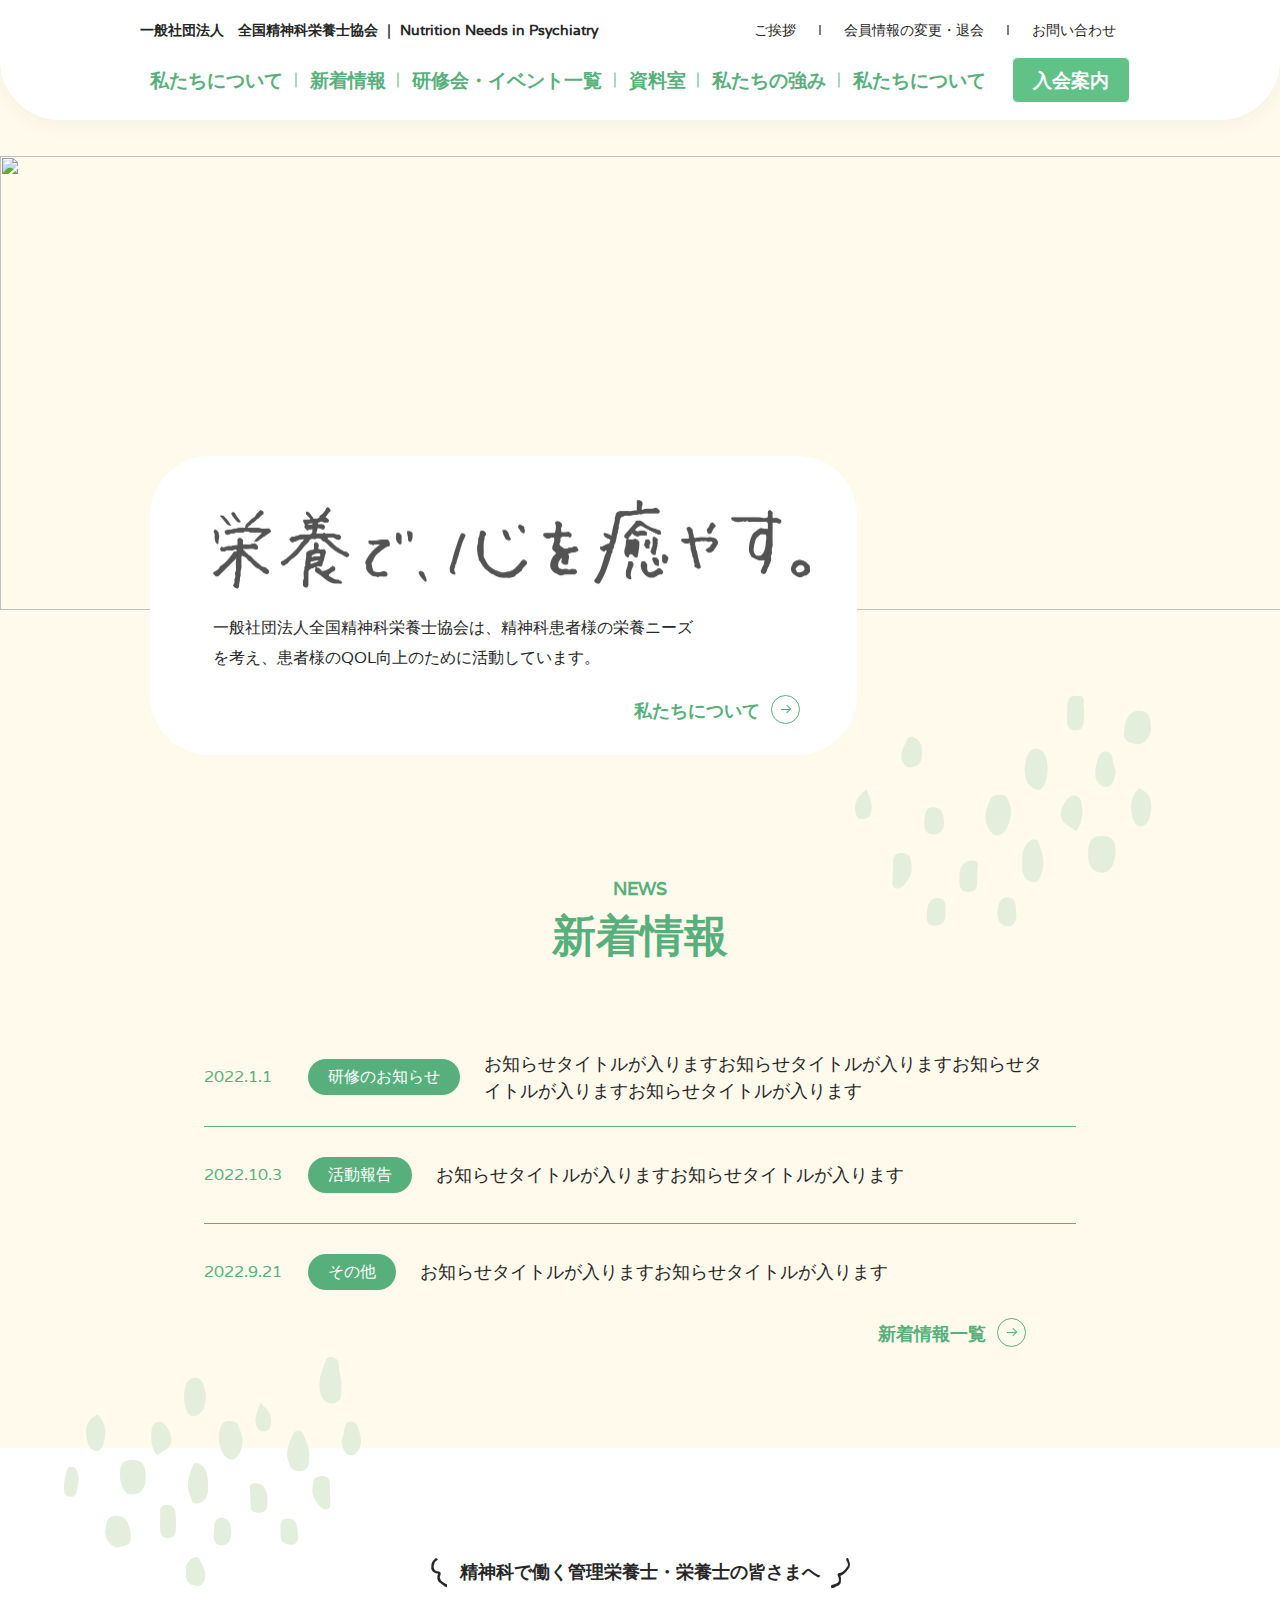
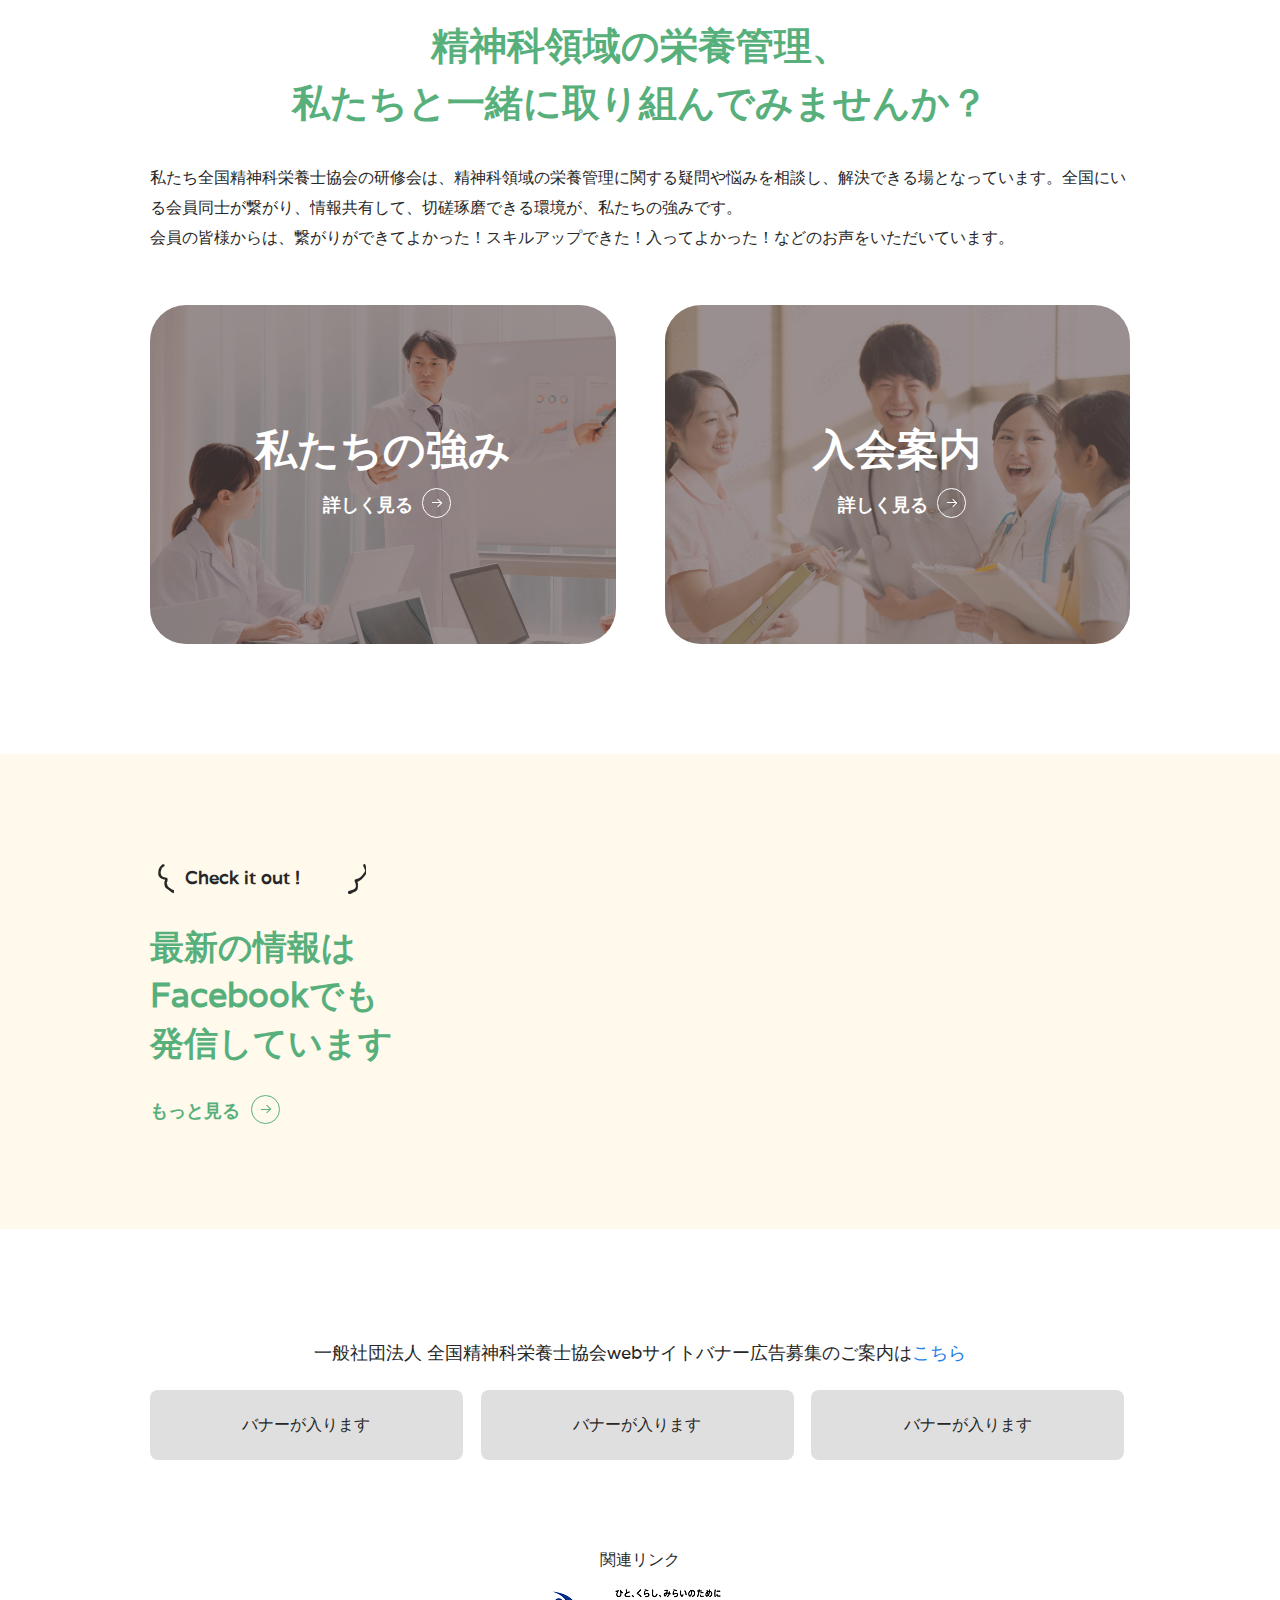
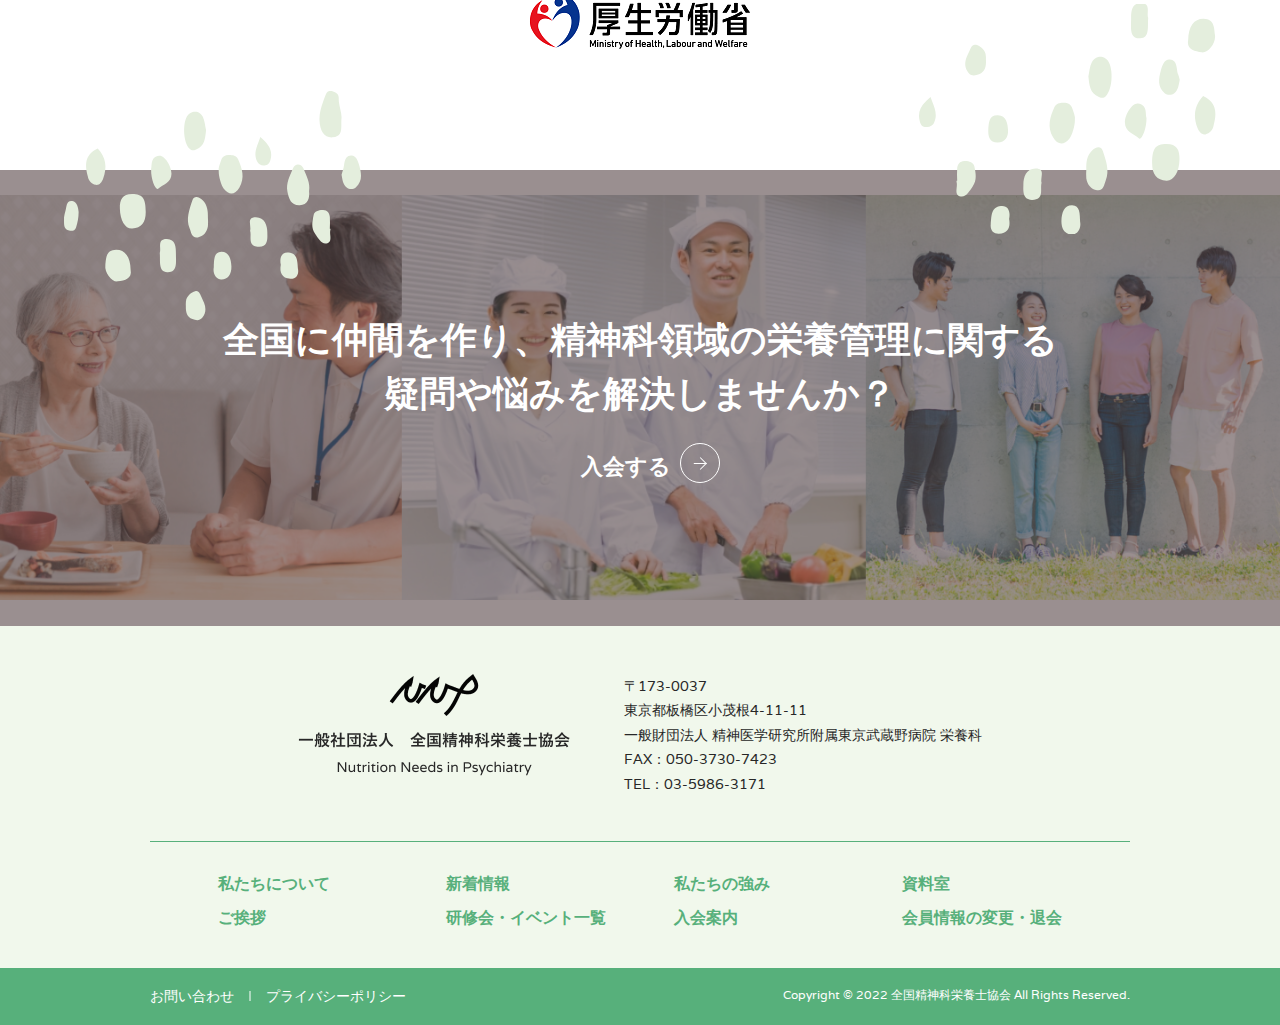
==== commit 4af8c4f6: "facebook作業途中（JS追加）" ====
--- a/index.html
+++ b/index.html
@@ -241,7 +241,7 @@
         <!-- /.top-facebook_texts_msg -->
         <a class="top-facebook_texts_more cmn-button">もっと見る<span class="arrow-right icon"></span></a>
       </div>
-      <iframe class="fb_iframe" src="https://www.facebook.com/plugins/page.php?href=https%3A%2F%2Fwww.facebook.com%2F%25E4%25B8%2580%25E8%2588%25AC%25E7%25A4%25BE%25E5%259B%25A3%25E6%25B3%2595%25E4%25BA%25BA-%25E5%2585%25A8%25E5%259B%25BD%25E7%25B2%25BE%25E7%25A5%259E%25E7%25A7%2591%25E6%25A0%2584%25E9%25A4%258A%25E5%25A3%25AB%25E5%258D%2594%25E4%25BC%259A-106399688763557&tabs&width=680&height=255&small_header=false&adapt_container_width=true&hide_cover=false&show_facepile=true&appId" width="680" height="255" style="border:none;overflow:hidden" scrolling="no" frameborder="0" allowfullscreen="true" allow="autoplay; clipboard-write; encrypted-media; picture-in-picture; web-share"></iframe>
+      <iframe id="fbiframe" class="fb_iframe" src="https://www.facebook.com/plugins/page.php?href=https%3A%2F%2Fwww.facebook.com%2F%25E4%25B8%2580%25E8%2588%25AC%25E7%25A4%25BE%25E5%259B%25A3%25E6%25B3%2595%25E4%25BA%25BA-%25E5%2585%25A8%25E5%259B%25BD%25E7%25B2%25BE%25E7%25A5%259E%25E7%25A7%2591%25E6%25A0%2584%25E9%25A4%258A%25E5%25A3%25AB%25E5%258D%2594%25E4%25BC%259A-106399688763557&tabs&width=680&height=255&small_header=false&adapt_container_width=true&hide_cover=false&show_facepile=true&appId" width="680" height="255" style="border:none;overflow:hidden" scrolling="no" frameborder="0" allowfullscreen="true" allow="autoplay; clipboard-write; encrypted-media; picture-in-picture; web-share"></iframe>
         <!-- /.top-facebook_img -->
     </div>
     <!-- /.top-facebook_container -->
--- a/css/style.css
+++ b/css/style.css
@@ -1475,6 +1475,7 @@
 }
 
 .fb_iframe {
+  display: block;
   -webkit-box-align: center;
       -ms-flex-align: center;
           align-items: center;
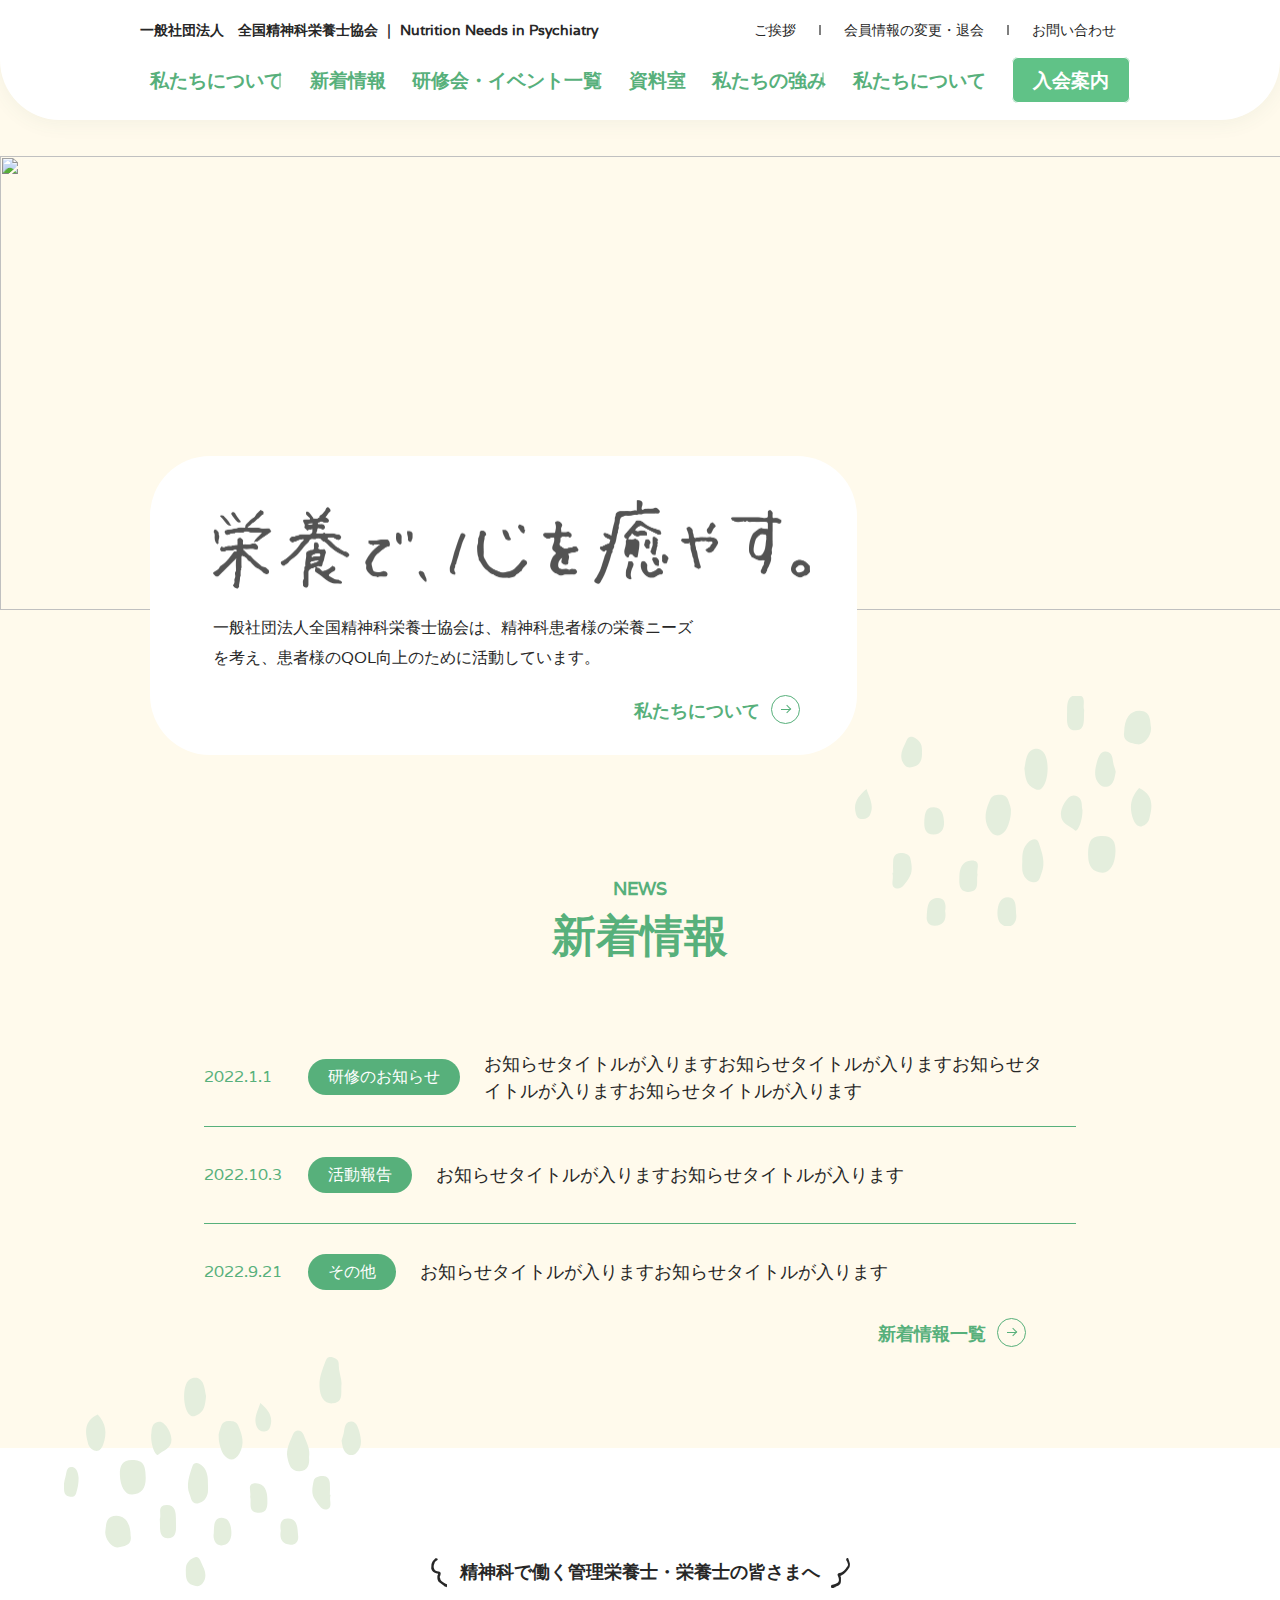
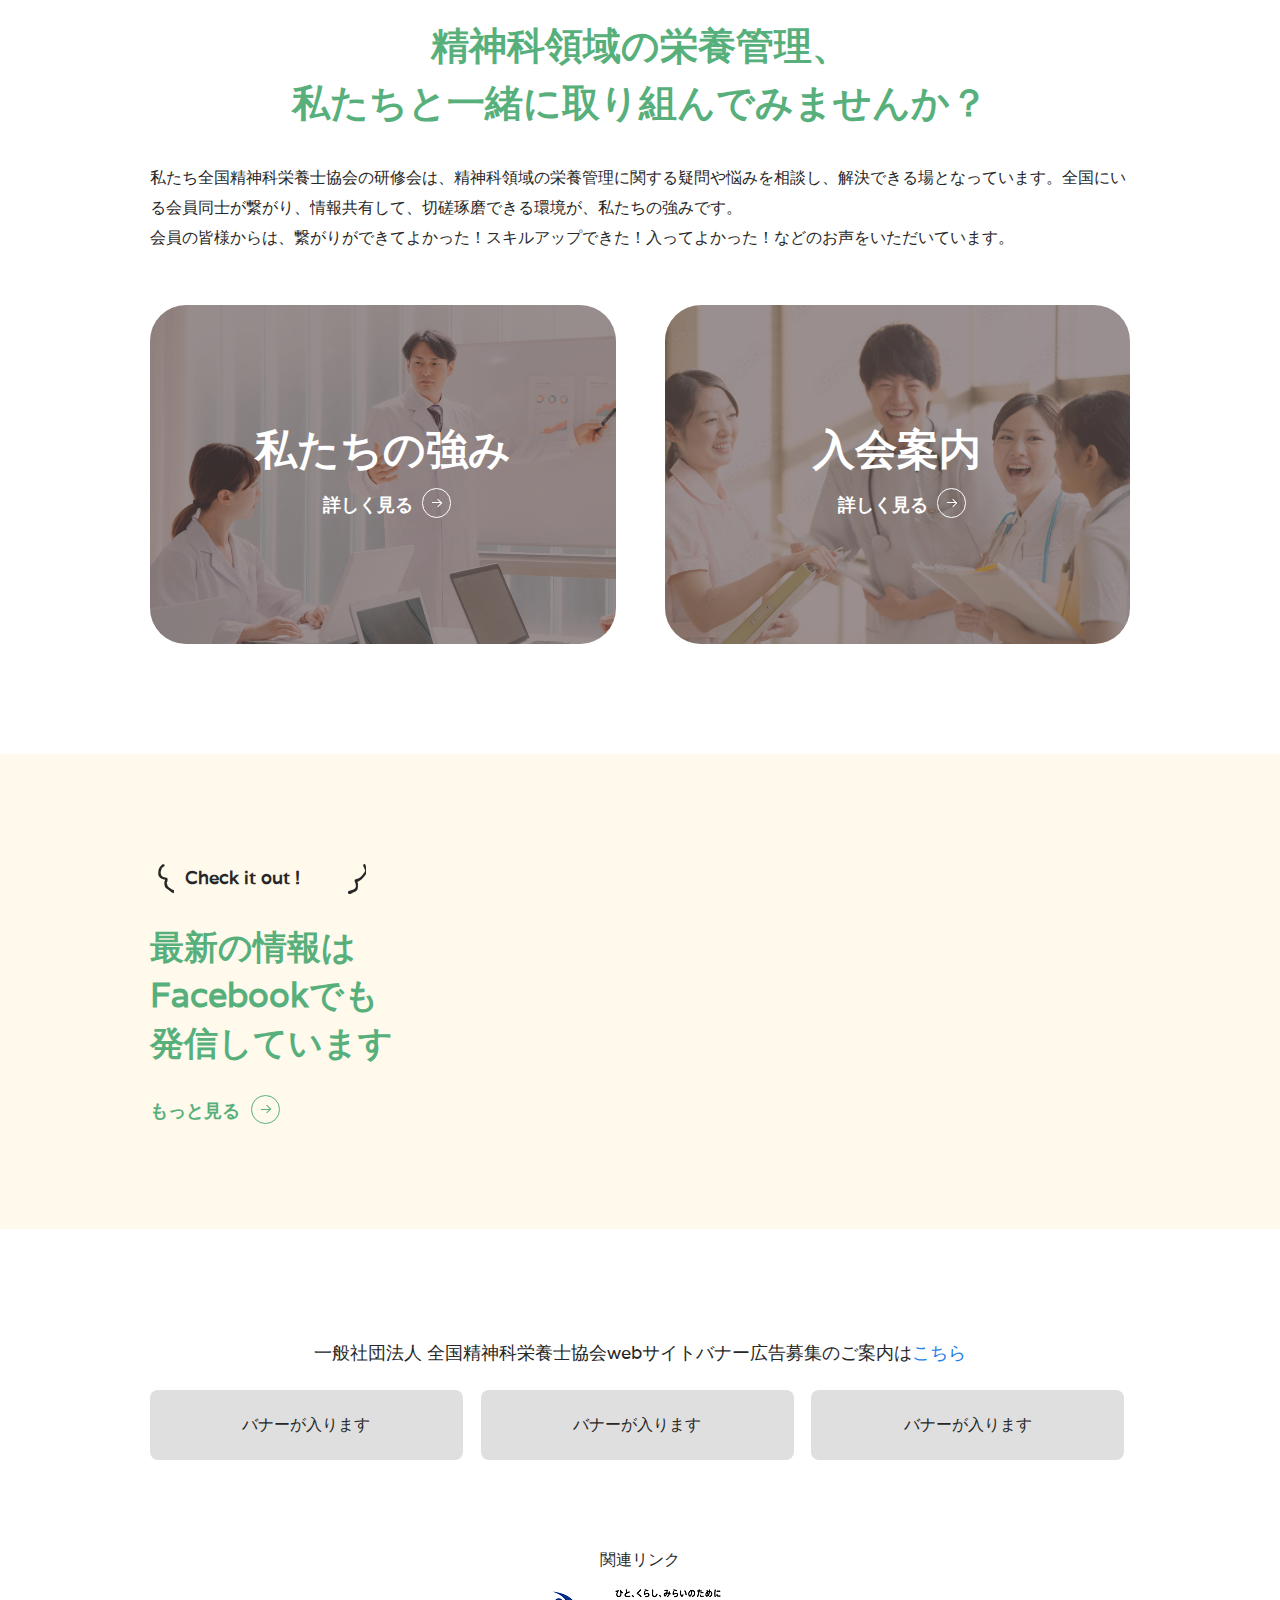
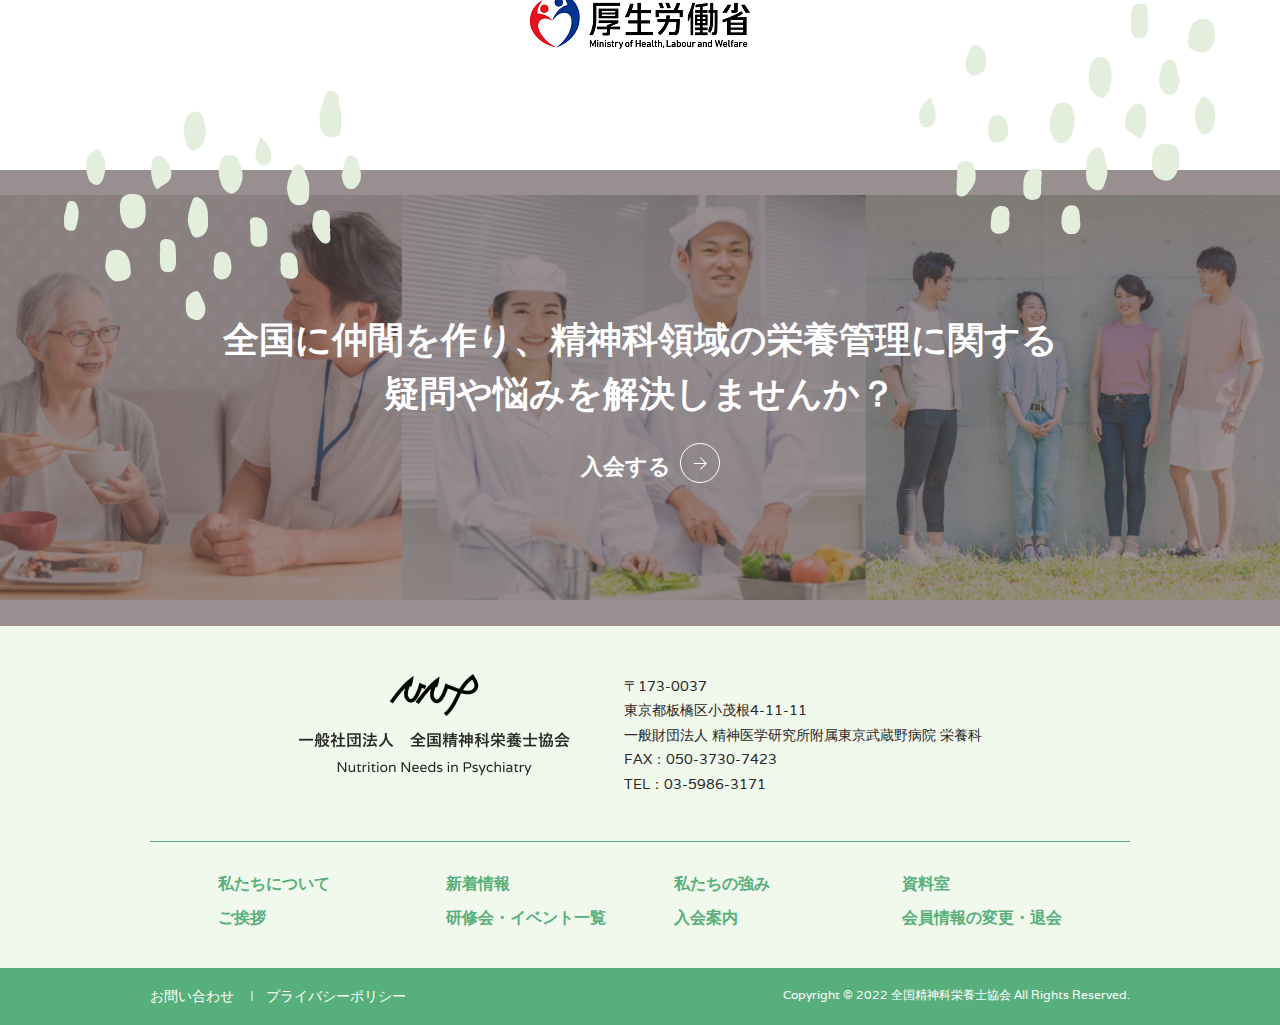
==== commit 9b3526f6: "ontouchstart=”” 作業途中" ====
--- a/index.html
+++ b/index.html
@@ -128,7 +128,7 @@
         <div class="top-about_text">
           一般社団法人全国精神科栄養士協会は、精神科患者様の栄養ニーズ<br class="is-pc">を考え、患者様のQOL向上のために活動しています。
         </div>
-        <a class="top-about_link_text cmn-button" href="#">私たちについて<span class="arrow-right icon"></span></a>
+        <a class="top-about_link_text cmn-button" href="#" ontouchstart=””>私たちについて<span class="arrow-right icon"></span></a>
       </div>
     </div>
   </section>
@@ -183,7 +183,7 @@
             </div>
           </a>
         </article>
-      <a class="top-news_btn cmn-button">新着情報一覧<span class="arrow-right icon"></span></a>
+      <a class="top-news_btn cmn-button"  ontouchstart=””>新着情報一覧<span class="arrow-right icon"></span></a>
     </div>
   </section>
 
--- a/css/style.css
+++ b/css/style.css
@@ -623,7 +623,7 @@
 
 .header_bottom_list:not(:first-child) :before {
   position: absolute;
-  left: -14px;
+  left: -30px;
   top: 50%;
   content: "";
   width: 1px;
@@ -771,7 +771,7 @@
 
 @media (max-width: 980px) {
   .main-visual {
-    padding-top: 38px;
+    padding-top: 110px;
     margin-top: -20px;
   }
 }
@@ -927,7 +927,7 @@
 
 @media (max-width: 980px) {
   .top-news {
-    padding: 150px 20px 70px 20px;
+    padding: 137px 20px 70px 20px;
   }
 }
 
@@ -1807,7 +1807,7 @@
 
 @media (max-width: 980px) {
   .footer_bottom {
-    padding: 30px 59.7px 12px 59.7px;
+    padding: 30px 40.7px 12px 40.7px;
     text-align: center;
   }
 }
@@ -1835,6 +1835,9 @@
 
 @media (max-width: 980px) {
   .footer_bottom_left {
+    -webkit-box-pack: center;
+        -ms-flex-pack: center;
+            justify-content: center;
     margin-bottom: 28px;
   }
 }
@@ -1844,6 +1847,7 @@
   top: 50%;
   content: "";
   width: 1px;
+  left: -14px;
   height: 10px;
   display: block;
   -webkit-transform: translate(-50%, -50%);
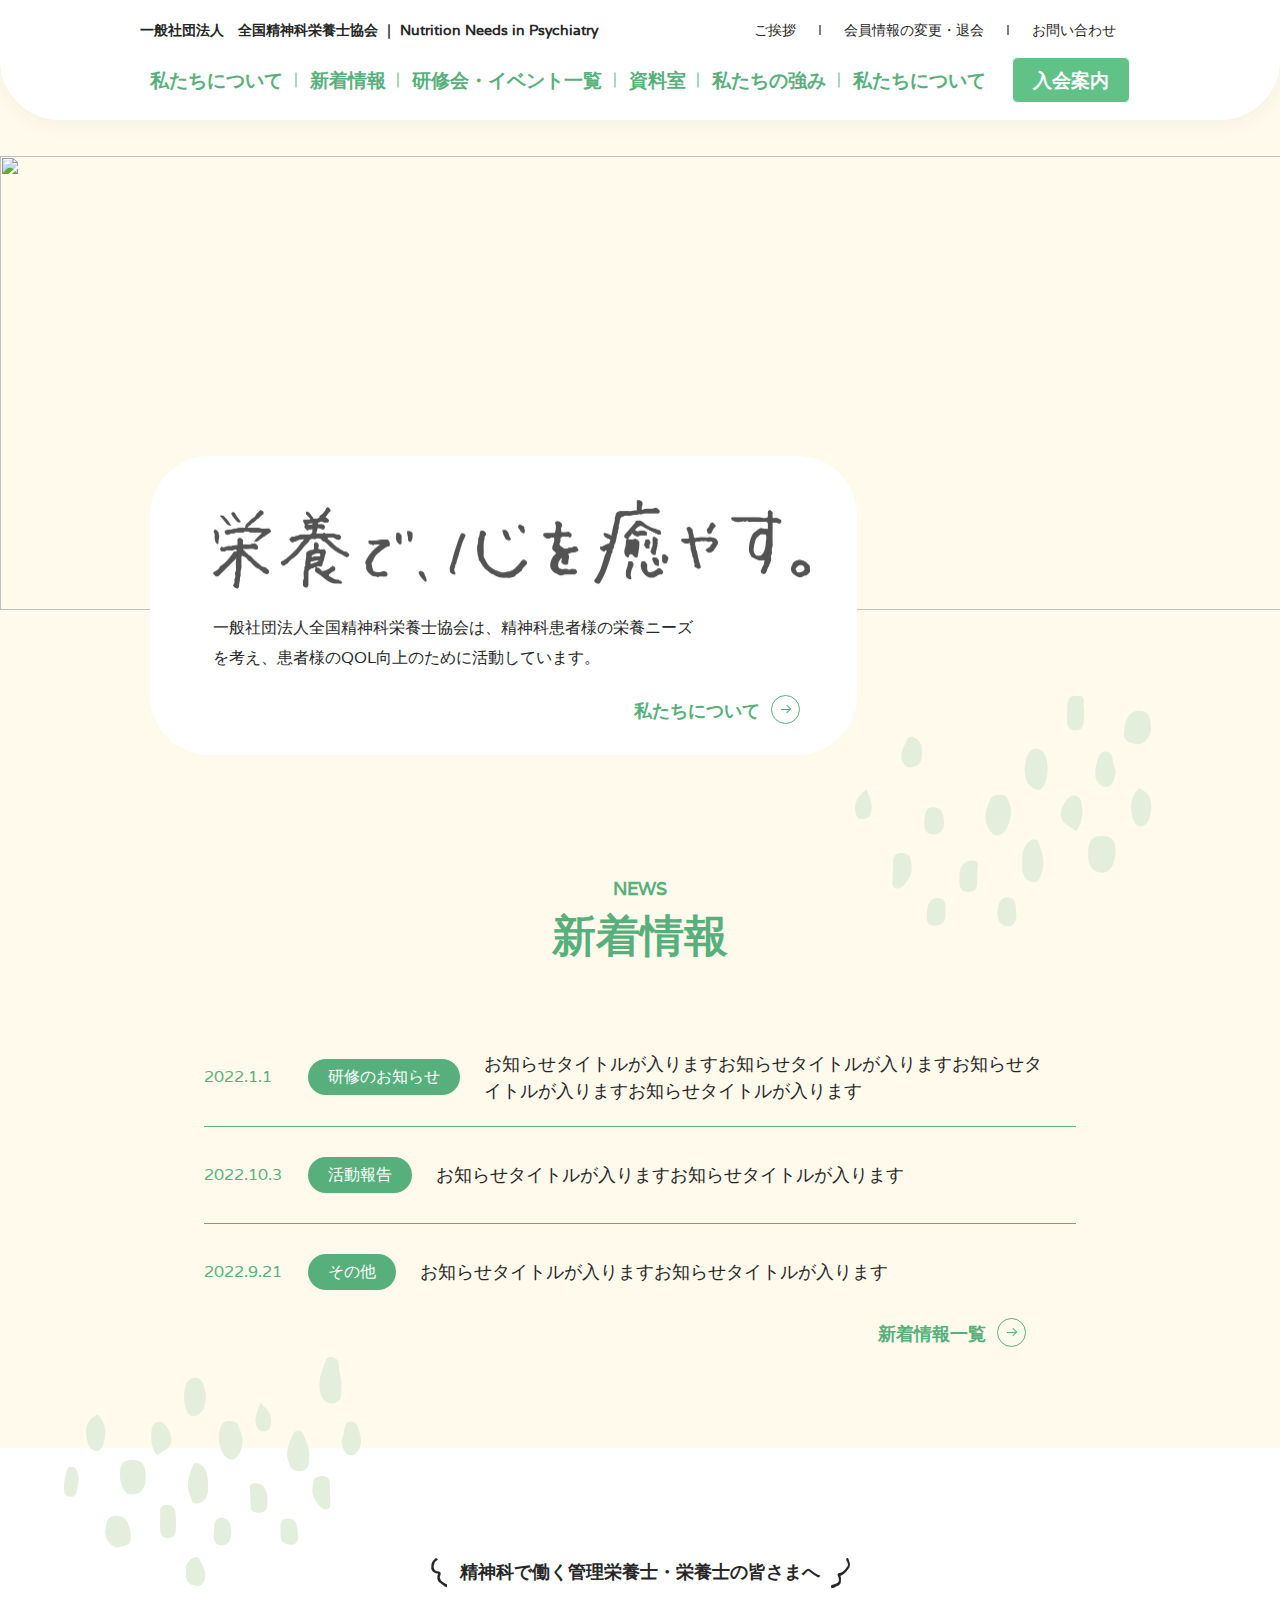
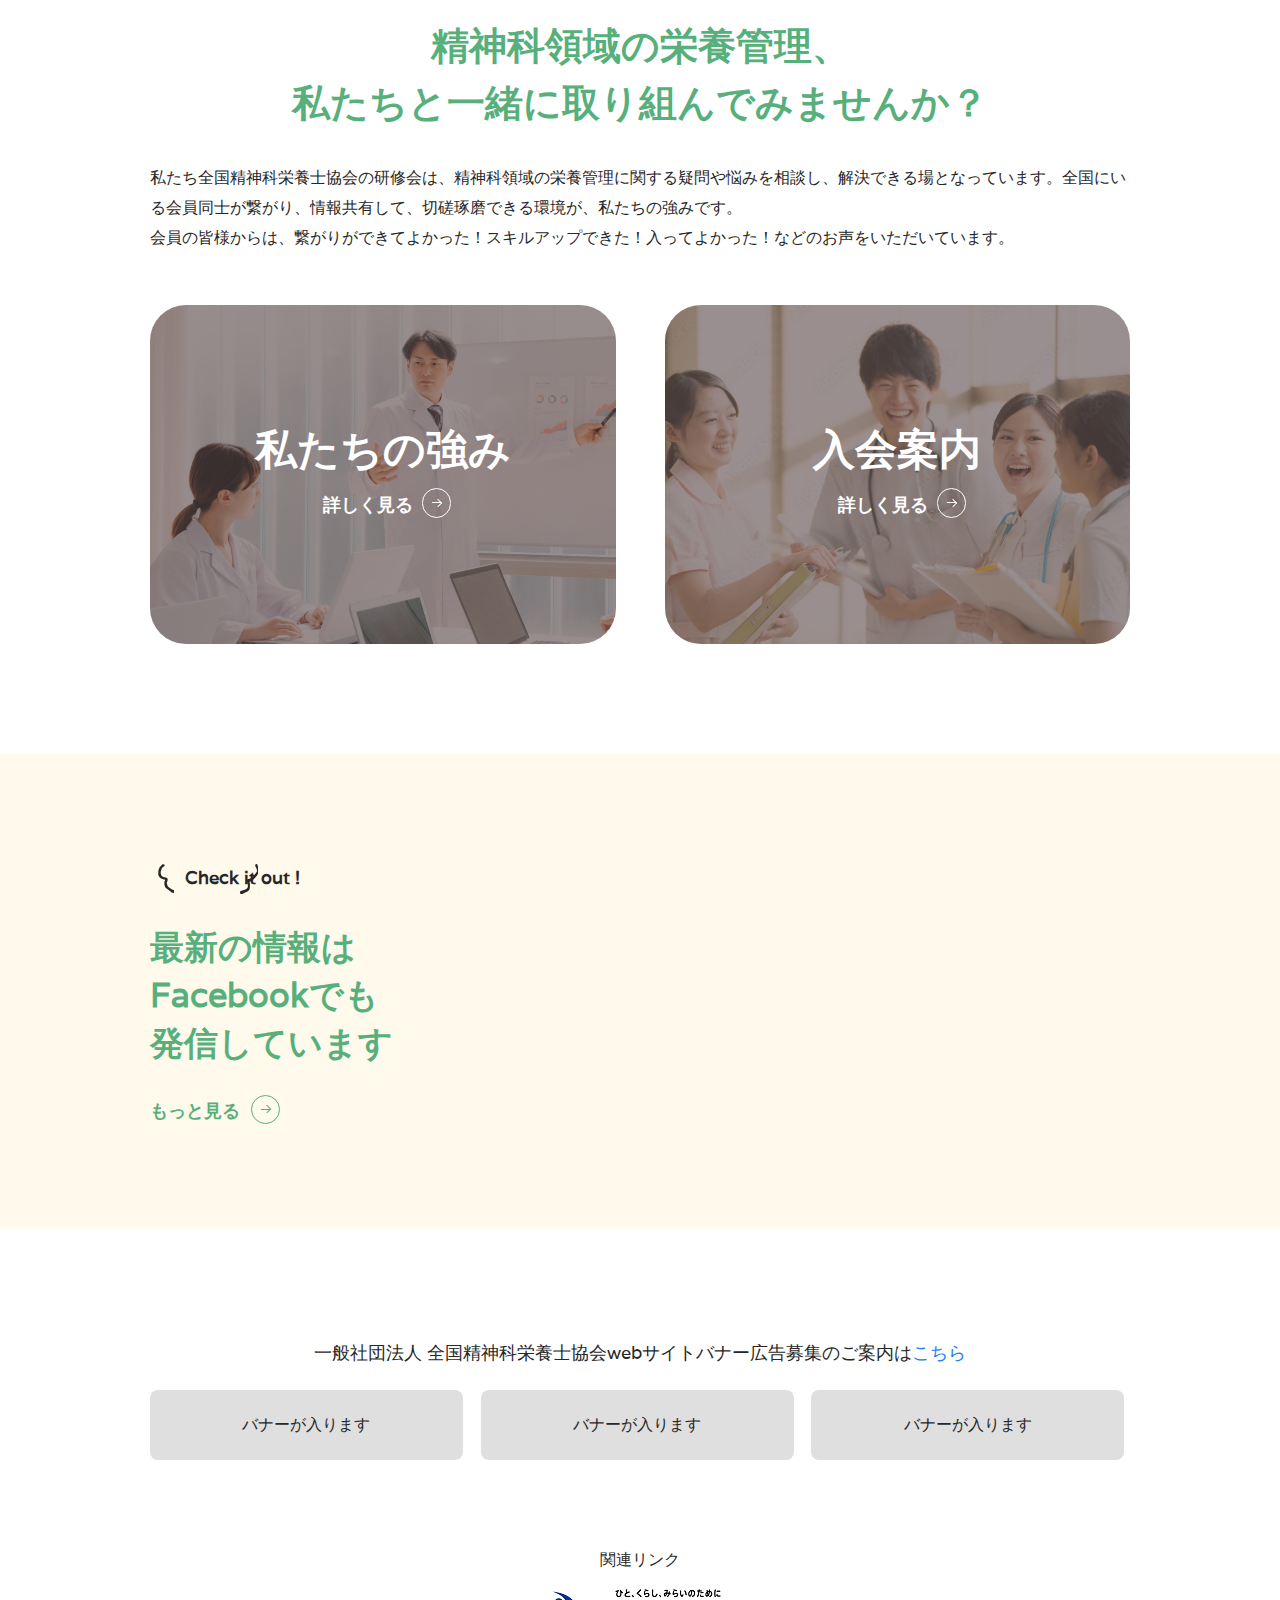
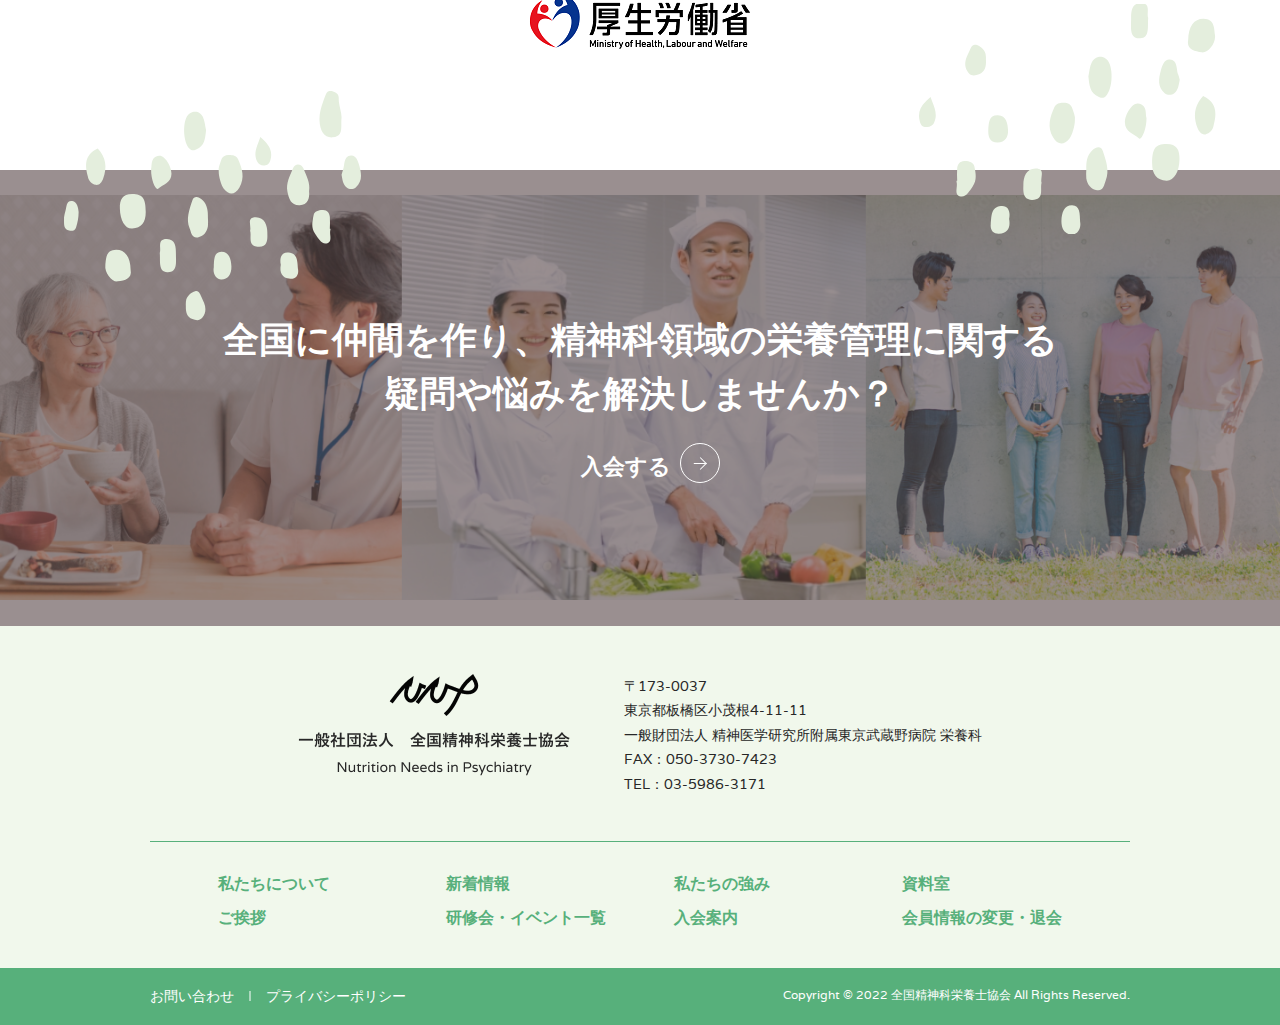
==== commit 774fbbb6: "facebook作業途中" ====
--- a/index.html
+++ b/index.html
@@ -128,7 +128,7 @@
         <div class="top-about_text">
           一般社団法人全国精神科栄養士協会は、精神科患者様の栄養ニーズ<br class="is-pc">を考え、患者様のQOL向上のために活動しています。
         </div>
-        <a class="top-about_link_text cmn-button" href="#" ontouchstart=””>私たちについて<span class="arrow-right icon"></span></a>
+        <a class="top-about_link_text cmn-button" href="#">私たちについて<span class="arrow-right icon"></span></a>
       </div>
     </div>
   </section>
@@ -183,7 +183,7 @@
             </div>
           </a>
         </article>
-      <a class="top-news_btn cmn-button"  ontouchstart=””>新着情報一覧<span class="arrow-right icon"></span></a>
+      <a class="top-news_btn cmn-button">新着情報一覧<span class="arrow-right icon"></span></a>
     </div>
   </section>
 
@@ -241,7 +241,9 @@
         <!-- /.top-facebook_texts_msg -->
         <a class="top-facebook_texts_more cmn-button">もっと見る<span class="arrow-right icon"></span></a>
       </div>
-      <iframe id="fbiframe" class="fb_iframe" src="https://www.facebook.com/plugins/page.php?href=https%3A%2F%2Fwww.facebook.com%2F%25E4%25B8%2580%25E8%2588%25AC%25E7%25A4%25BE%25E5%259B%25A3%25E6%25B3%2595%25E4%25BA%25BA-%25E5%2585%25A8%25E5%259B%25BD%25E7%25B2%25BE%25E7%25A5%259E%25E7%25A7%2591%25E6%25A0%2584%25E9%25A4%258A%25E5%25A3%25AB%25E5%258D%2594%25E4%25BC%259A-106399688763557&tabs&width=680&height=255&small_header=false&adapt_container_width=true&hide_cover=false&show_facepile=true&appId" width="680" height="255" style="border:none;overflow:hidden" scrolling="no" frameborder="0" allowfullscreen="true" allow="autoplay; clipboard-write; encrypted-media; picture-in-picture; web-share"></iframe>
+      <div class="fb_frame">
+        <iframe id="fbiframe" class="fb_iframe" src="https://www.facebook.com/plugins/page.php?href=https%3A%2F%2Fwww.facebook.com%2F%25E4%25B8%2580%25E8%2588%25AC%25E7%25A4%25BE%25E5%259B%25A3%25E6%25B3%2595%25E4%25BA%25BA-%25E5%2585%25A8%25E5%259B%25BD%25E7%25B2%25BE%25E7%25A5%259E%25E7%25A7%2591%25E6%25A0%2584%25E9%25A4%258A%25E5%25A3%25AB%25E5%258D%2594%25E4%25BC%259A-106399688763557&tabs&width=680&height=255&small_header=false&adapt_container_width=true&hide_cover=false&show_facepile=true&appId" width="680" height="255" style="border:none;overflow:hidden" scrolling="no" frameborder="0" allowfullscreen="true" allow="autoplay; clipboard-write; encrypted-media; picture-in-picture; web-share"></iframe>
+      </div>
         <!-- /.top-facebook_img -->
     </div>
     <!-- /.top-facebook_container -->
--- a/css/style.css
+++ b/css/style.css
@@ -623,7 +623,7 @@
 
 .header_bottom_list:not(:first-child) :before {
   position: absolute;
-  left: -30px;
+  left: -14px;
   top: 50%;
   content: "";
   width: 1px;
@@ -771,7 +771,7 @@
 
 @media (max-width: 980px) {
   .main-visual {
-    padding-top: 110px;
+    padding-top: 38px;
     margin-top: -20px;
   }
 }
@@ -927,7 +927,7 @@
 
 @media (max-width: 980px) {
   .top-news {
-    padding: 137px 20px 70px 20px;
+    padding: 150px 20px 70px 20px;
   }
 }
 
@@ -1378,6 +1378,7 @@
   display: -webkit-box;
   display: -ms-flexbox;
   display: flex;
+  position: relative;
 }
 
 @media (max-width: 980px) {
@@ -1459,27 +1460,11 @@
   bottom: 0%;
 }
 
-.top-facebook_img {
-  width: 680px;
+.fb_frame {
   height: 255px;
-  -o-object-fit: cover;
-     object-fit: cover;
-}
-
-@media (max-width: 980px) {
-  .top-facebook_img {
-    width: 100%;
-    height: 100%;
-    margin-top: 36px;
-  }
-}
-
-.fb_iframe {
-  display: block;
   -webkit-box-align: center;
       -ms-flex-align: center;
           align-items: center;
-  height: 255px;
 }
 
 .top-link {
@@ -1807,7 +1792,7 @@
 
 @media (max-width: 980px) {
   .footer_bottom {
-    padding: 30px 40.7px 12px 40.7px;
+    padding: 30px 59.7px 12px 59.7px;
     text-align: center;
   }
 }
@@ -1835,9 +1820,6 @@
 
 @media (max-width: 980px) {
   .footer_bottom_left {
-    -webkit-box-pack: center;
-        -ms-flex-pack: center;
-            justify-content: center;
     margin-bottom: 28px;
   }
 }
@@ -1847,7 +1829,6 @@
   top: 50%;
   content: "";
   width: 1px;
-  left: -14px;
   height: 10px;
   display: block;
   -webkit-transform: translate(-50%, -50%);
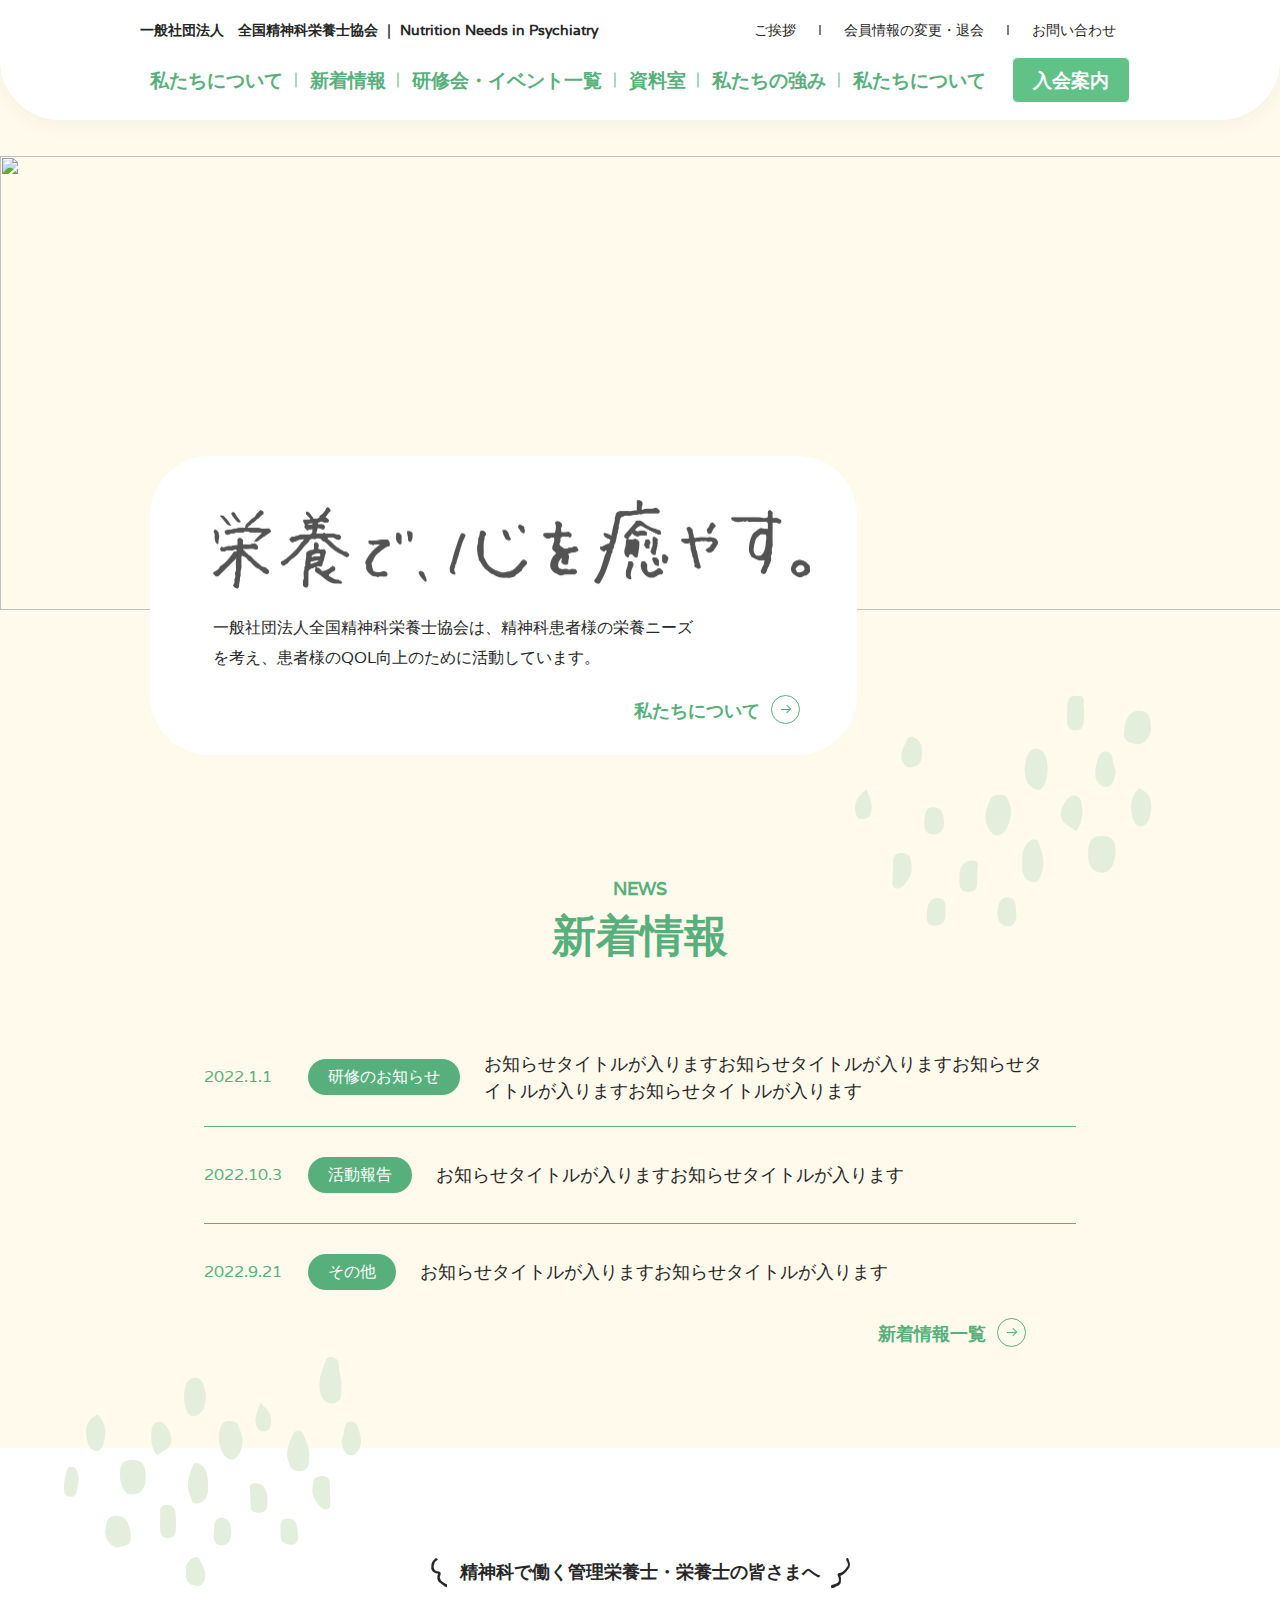
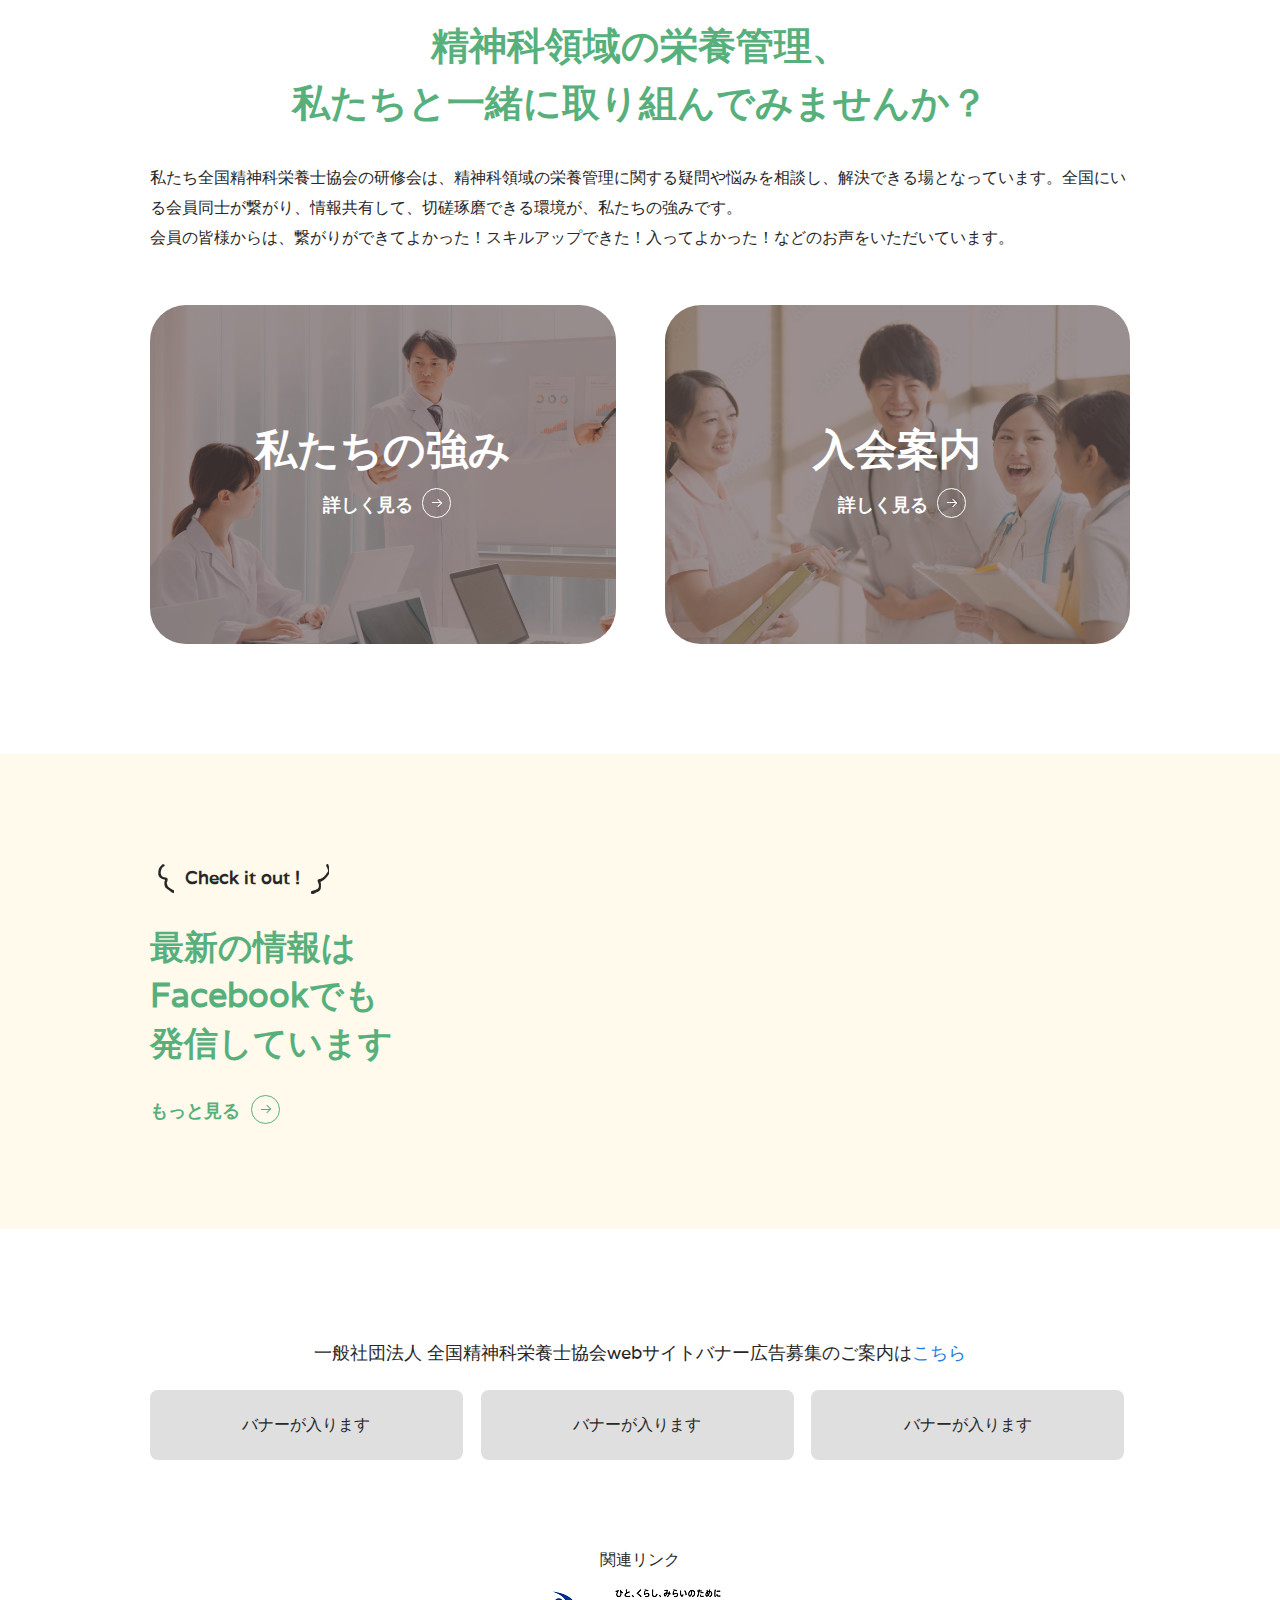
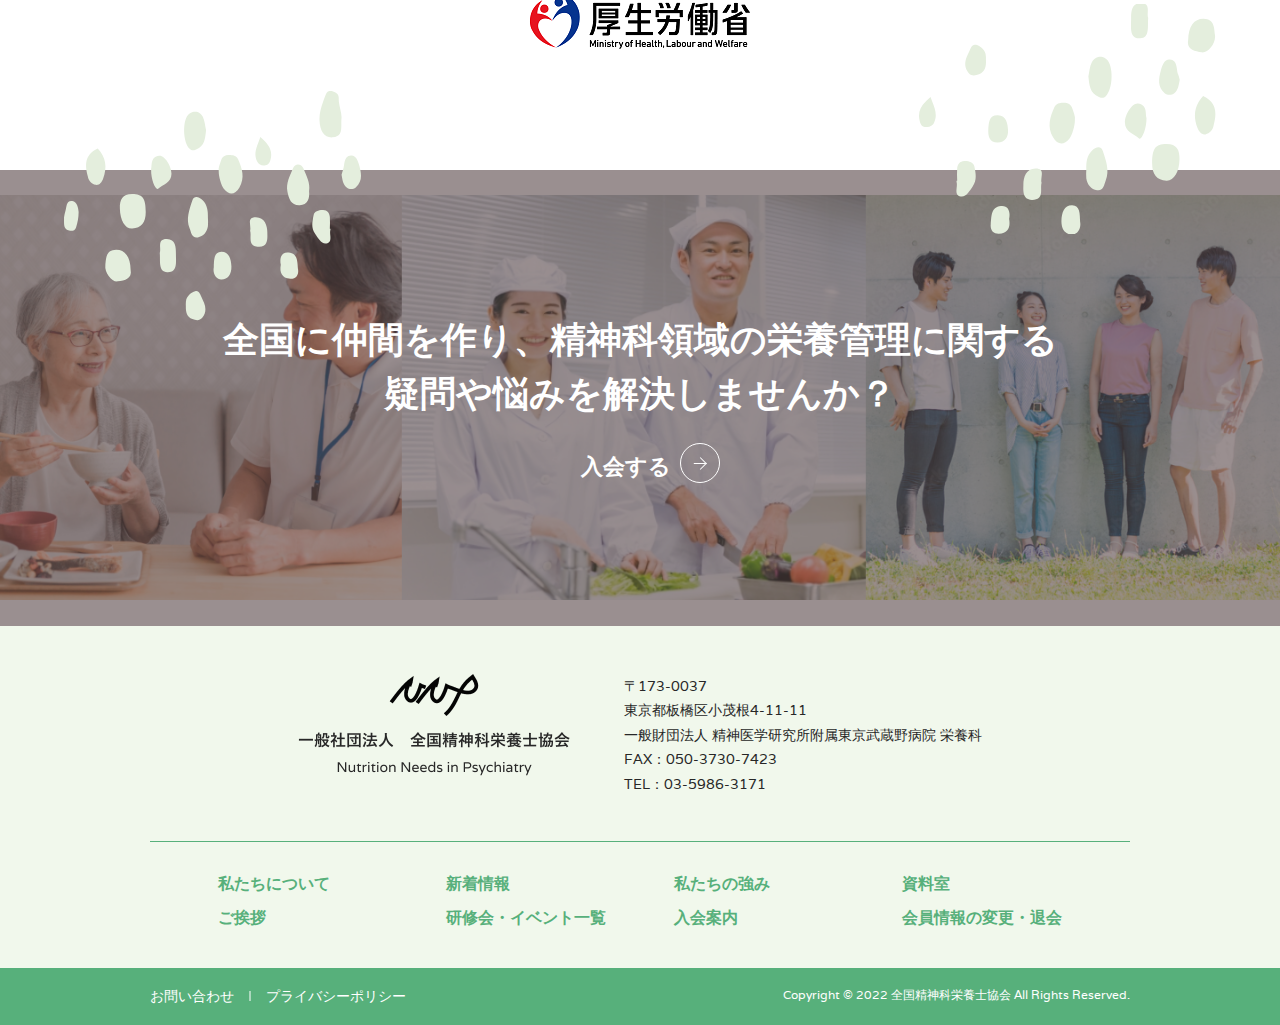
==== commit c8de1c80: "facebook作業途中" ====
--- a/index.html
+++ b/index.html
@@ -241,9 +241,7 @@
         <!-- /.top-facebook_texts_msg -->
         <a class="top-facebook_texts_more cmn-button">もっと見る<span class="arrow-right icon"></span></a>
       </div>
-      <div class="fb_frame">
-        <iframe id="fbiframe" class="fb_iframe" src="https://www.facebook.com/plugins/page.php?href=https%3A%2F%2Fwww.facebook.com%2F%25E4%25B8%2580%25E8%2588%25AC%25E7%25A4%25BE%25E5%259B%25A3%25E6%25B3%2595%25E4%25BA%25BA-%25E5%2585%25A8%25E5%259B%25BD%25E7%25B2%25BE%25E7%25A5%259E%25E7%25A7%2591%25E6%25A0%2584%25E9%25A4%258A%25E5%25A3%25AB%25E5%258D%2594%25E4%25BC%259A-106399688763557&tabs&width=680&height=255&small_header=false&adapt_container_width=true&hide_cover=false&show_facepile=true&appId" width="680" height="255" style="border:none;overflow:hidden" scrolling="no" frameborder="0" allowfullscreen="true" allow="autoplay; clipboard-write; encrypted-media; picture-in-picture; web-share"></iframe>
-      </div>
+      <iframe id="fbiframe" class="fb_iframe" src="https://www.facebook.com/plugins/page.php?href=https%3A%2F%2Fwww.facebook.com%2F%25E4%25B8%2580%25E8%2588%25AC%25E7%25A4%25BE%25E5%259B%25A3%25E6%25B3%2595%25E4%25BA%25BA-%25E5%2585%25A8%25E5%259B%25BD%25E7%25B2%25BE%25E7%25A5%259E%25E7%25A7%2591%25E6%25A0%2584%25E9%25A4%258A%25E5%25A3%25AB%25E5%258D%2594%25E4%25BC%259A-106399688763557&tabs&width=680&height=255&small_header=false&adapt_container_width=true&hide_cover=false&show_facepile=true&appId" width="680" height="255" style="border:none;overflow:hidden" scrolling="no" frameborder="0" allowfullscreen="true" allow="autoplay; clipboard-write; encrypted-media; picture-in-picture; web-share"></iframe>
         <!-- /.top-facebook_img -->
     </div>
     <!-- /.top-facebook_container -->
--- a/css/style.css
+++ b/css/style.css
@@ -1460,11 +1460,16 @@
   bottom: 0%;
 }
 
-.fb_frame {
-  height: 255px;
+.fbiframe {
+  position: absolute;
+  display: block;
   -webkit-box-align: center;
       -ms-flex-align: center;
           align-items: center;
+  height: 255px;
+  -webkit-transform: translateY(-50%);
+          transform: translateY(-50%);
+  padding-top: 125px;
 }
 
 .top-link {
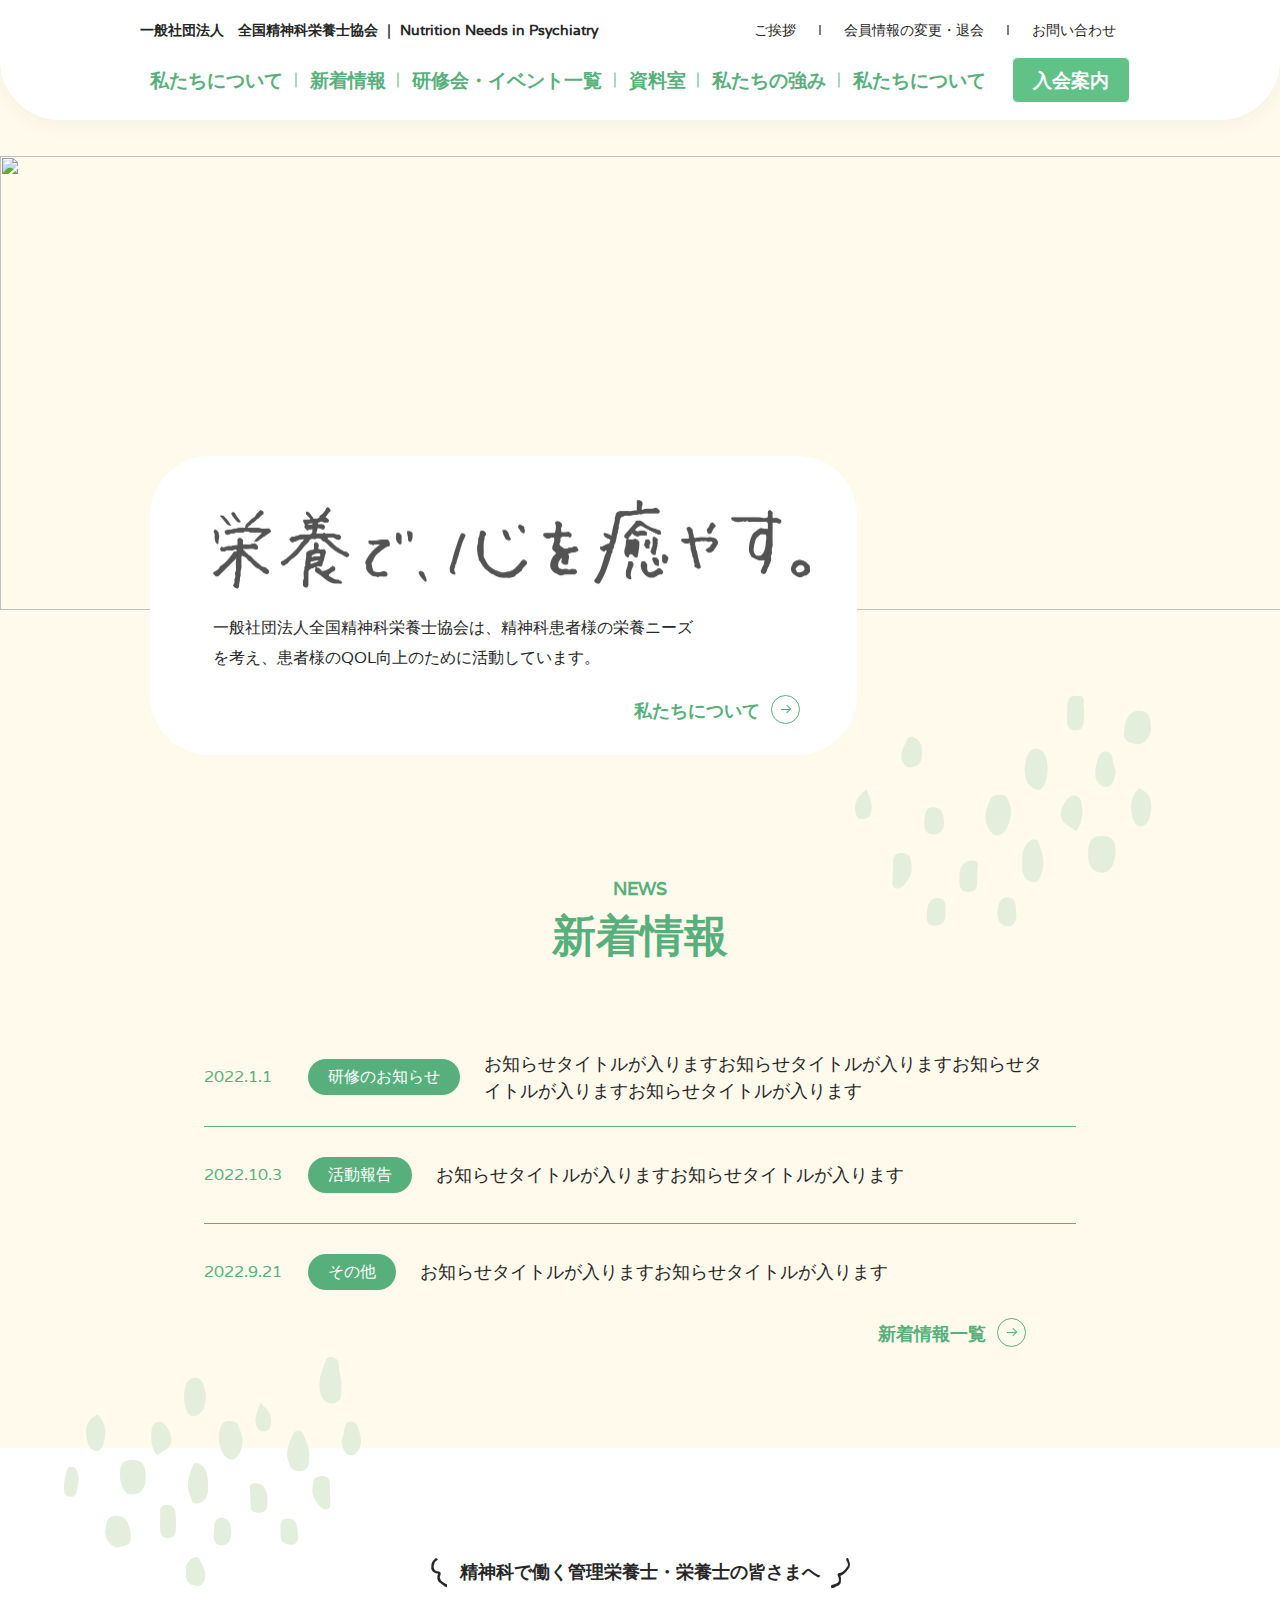
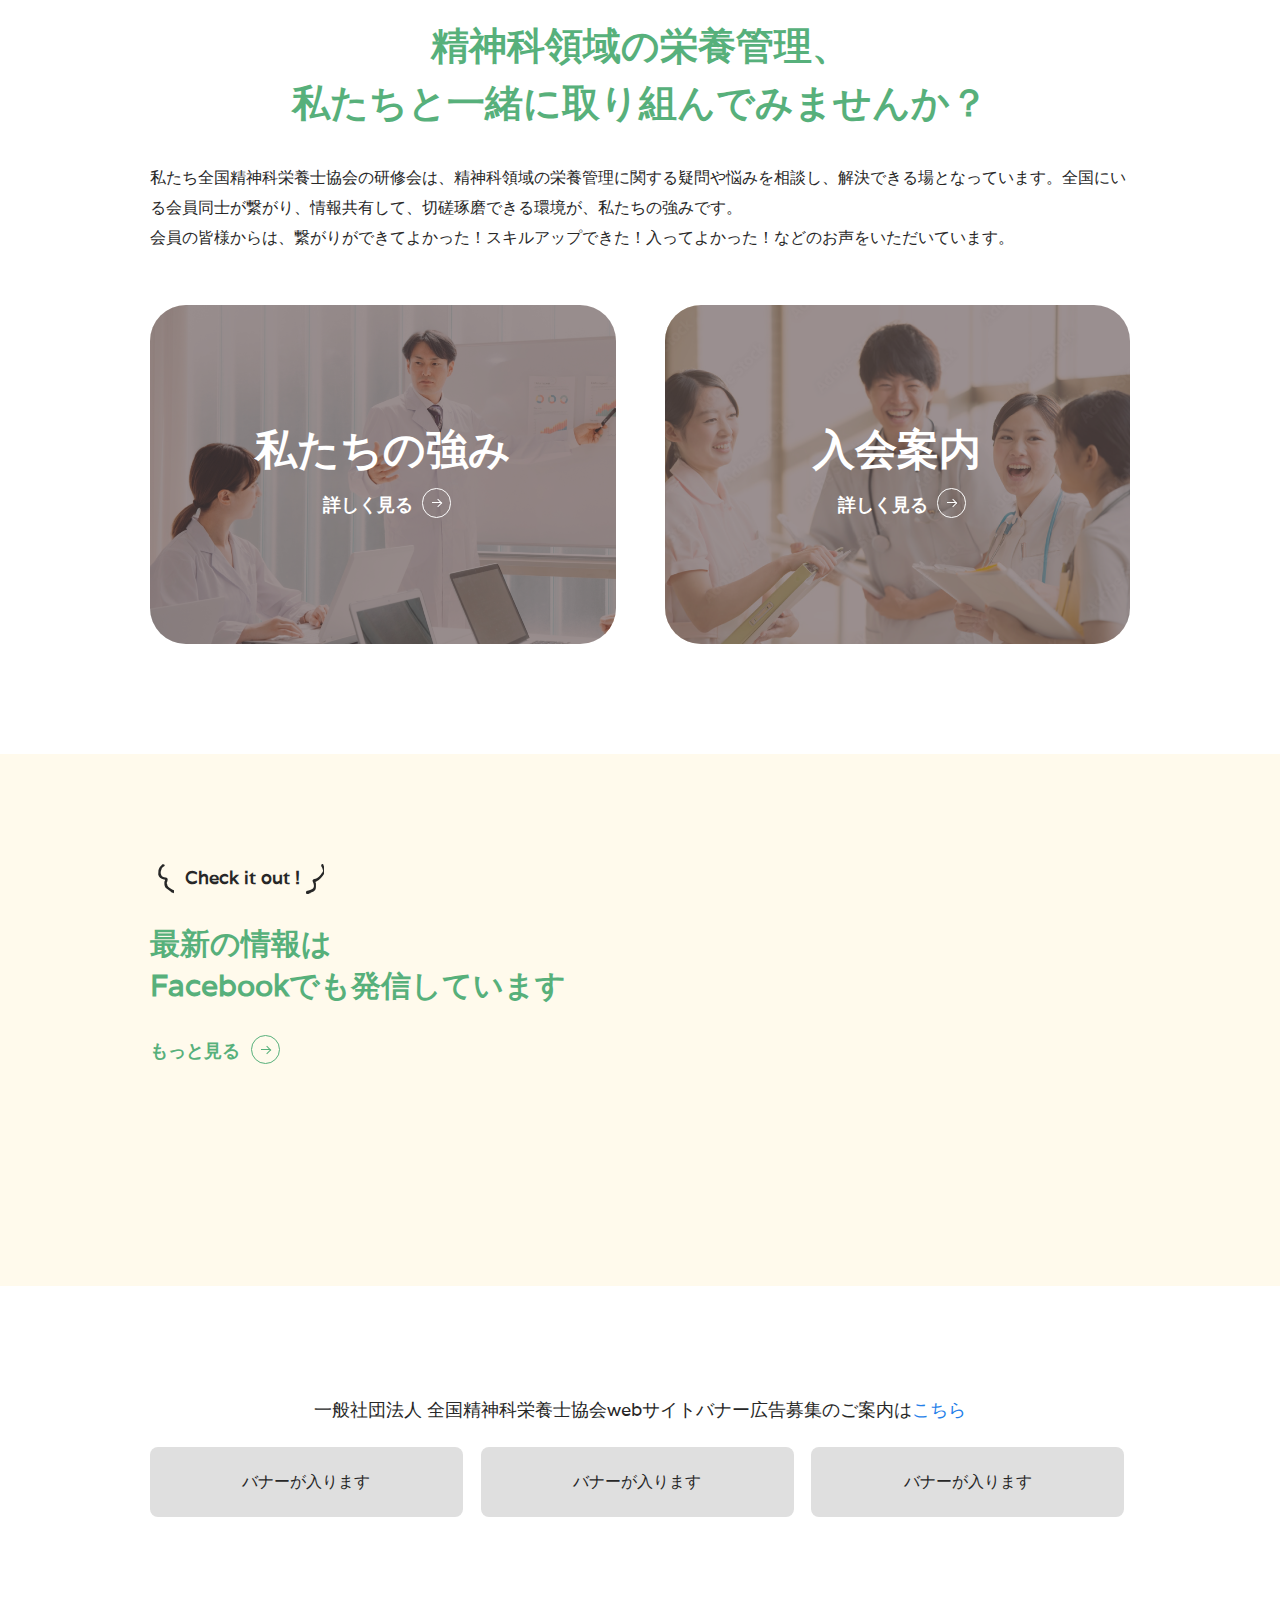
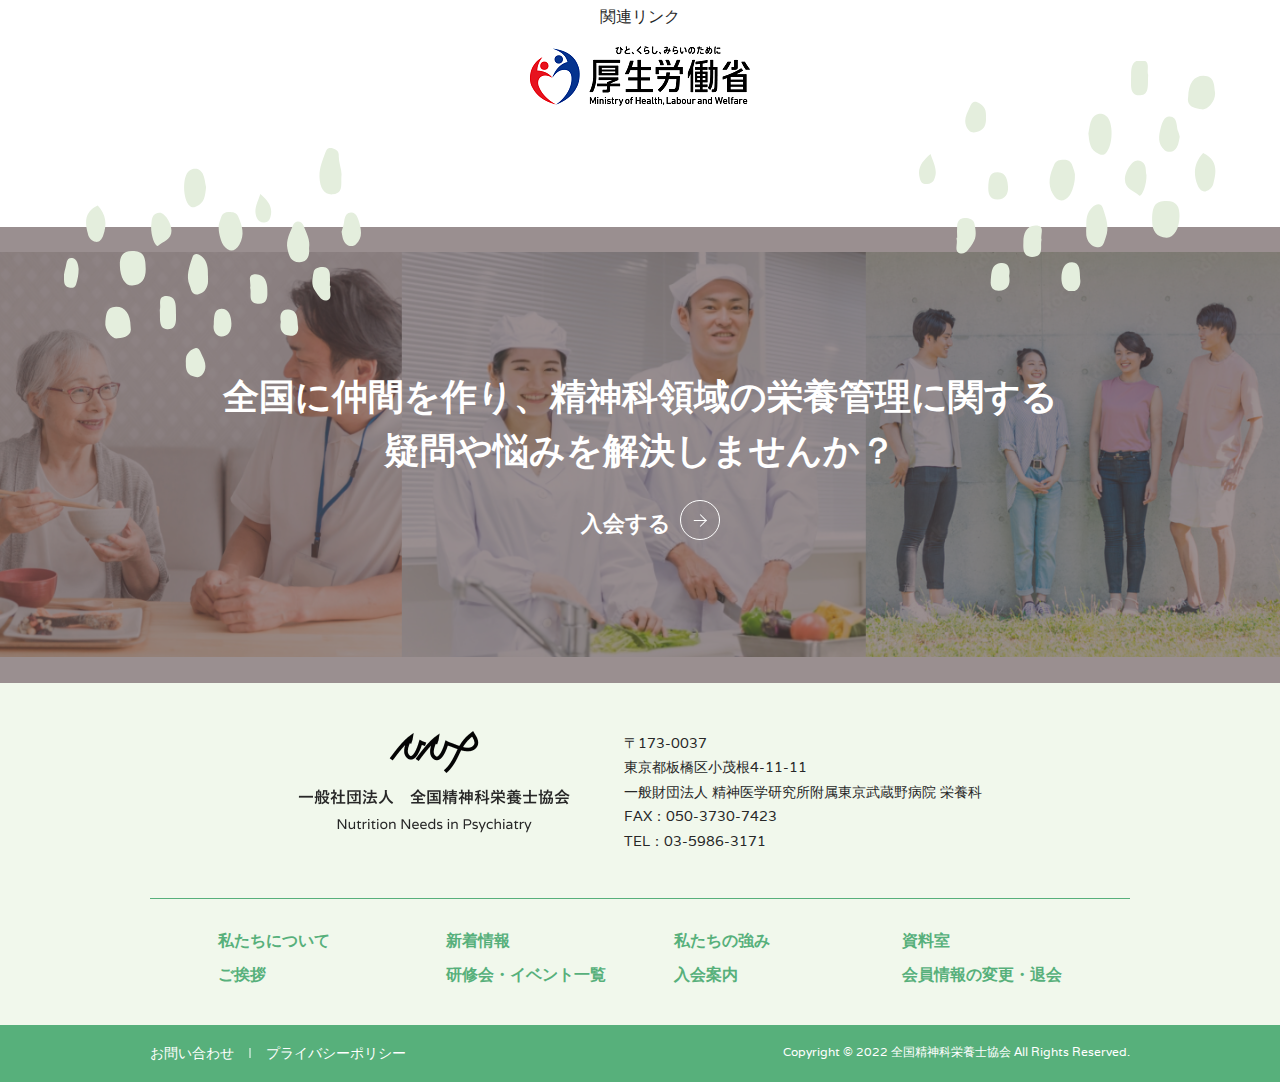
==== commit 043b4404: "facebook完成" ====
--- a/index.html
+++ b/index.html
@@ -236,12 +236,18 @@
       <div class="top-facebook_texts">
         <div class="top-facebook_texts_ttl">Check it out !</div>
         <!-- /.top-facebook_texts_ttl -->
-        <h3 class="top-facebook_texts_msg is-pc">最新の情報は<br>Facebookでも<br>発信しています</h3>
+        <h3 class="top-facebook_texts_msg is-pc">最新の情報は<br>Facebookでも発信しています</h3>
         <h3 class="top-facebook_texts_msg is-sp">最新の情報はFacebookでも発信しています</h3>
         <!-- /.top-facebook_texts_msg -->
         <a class="top-facebook_texts_more cmn-button">もっと見る<span class="arrow-right icon"></span></a>
       </div>
-      <iframe id="fbiframe" class="fb_iframe" src="https://www.facebook.com/plugins/page.php?href=https%3A%2F%2Fwww.facebook.com%2F%25E4%25B8%2580%25E8%2588%25AC%25E7%25A4%25BE%25E5%259B%25A3%25E6%25B3%2595%25E4%25BA%25BA-%25E5%2585%25A8%25E5%259B%25BD%25E7%25B2%25BE%25E7%25A5%259E%25E7%25A7%2591%25E6%25A0%2584%25E9%25A4%258A%25E5%25A3%25AB%25E5%258D%2594%25E4%25BC%259A-106399688763557&tabs&width=680&height=255&small_header=false&adapt_container_width=true&hide_cover=false&show_facepile=true&appId" width="680" height="255" style="border:none;overflow:hidden" scrolling="no" frameborder="0" allowfullscreen="true" allow="autoplay; clipboard-write; encrypted-media; picture-in-picture; web-share"></iframe>
+      <div class="fb_wrapper_pc"> 
+        <iframe id="fbiframe" class="fb_iframe is-pc" src="https://www.facebook.com/plugins/page.php?href=https%3A%2F%2Fwww.facebook.com%2F%25E4%25B8%2580%25E8%2588%25AC%25E7%25A4%25BE%25E5%259B%25A3%25E6%25B3%2595%25E4%25BA%25BA-%25E5%2585%25A8%25E5%259B%25BD%25E7%25B2%25BE%25E7%25A5%259E%25E7%25A7%2591%25E6%25A0%2584%25E9%25A4%258A%25E5%25A3%25AB%25E5%258D%2594%25E4%25BC%259A-106399688763557&tabs&width=680&height=255&small_header=false&adapt_container_width=true&hide_cover=false&show_facepile=true&appId" width="500" height="255" style="border:none;overflow:hidden" scrolling="no" frameborder="0" allowfullscreen="true" allow="autoplay; clipboard-write; encrypted-media; picture-in-picture; web-share"></iframe>
+      </div>
+
+      <div class="fb_wrpper_sp is-sp">
+        <iframe src="https://www.facebook.com/plugins/page.php?href=https%3A%2F%2Fwww.facebook.com%2F%25E4%25B8%2580%25E8%2588%25AC%25E7%25A4%25BE%25E5%259B%25A3%25E6%25B3%2595%25E4%25BA%25BA-%25E5%2585%25A8%25E5%259B%25BD%25E7%25B2%25BE%25E7%25A5%259E%25E7%25A7%2591%25E6%25A0%2584%25E9%25A4%258A%25E5%25A3%25AB%25E5%258D%2594%25E4%25BC%259A-106399688763557&tabs=timeline&width=325&height=335&small_header=true&adapt_container_width=true&hide_cover=false&show_facepile=true&appId" width="325" height="335" style="border:none;overflow:hidden" scrolling="no" frameborder="0" allowfullscreen="true" allow="autoplay; clipboard-write; encrypted-media; picture-in-picture; web-share"></iframe>
+      </div>
         <!-- /.top-facebook_img -->
     </div>
     <!-- /.top-facebook_container -->
--- a/css/style.css
+++ b/css/style.css
@@ -1390,10 +1390,21 @@
 
 .top-facebook_texts {
   -webkit-box-flex: 0;
-      -ms-flex: 0 1 35.7959%;
-          flex: 0 1 35.7959%;
-  margin-right: 5.816%;
-  height: 255px;
+      -ms-flex: 0 1 55.469%;
+          flex: 0 1 55.469%;
+  margin-right: 3.816%;
+}
+
+@media (min-width: 981px) {
+  .top-facebook_texts {
+    height: 255px;
+  }
+}
+
+@media (max-width: 980px) {
+  .top-facebook_texts {
+    margin-bottom: 37px;
+  }
 }
 
 .top-facebook_texts_ttl {
@@ -1430,7 +1441,6 @@
   position: absolute;
   content: "";
   background: url(/img/Vector-right.svg);
-  right: 135px;
   width: 19px;
   height: 30.25px;
 }
@@ -1441,8 +1451,14 @@
   }
 }
 
+@media (min-width: 981px) {
+  .top-facebook_texts_ttl::after {
+    left: 155px;
+  }
+}
+
 .top-facebook_texts_msg {
-  font-size: 34px;
+  font-size: 30px;
   font-weight: 700;
   color: #57B07B;
   line-height: 1.4117;
@@ -1460,16 +1476,14 @@
   bottom: 0%;
 }
 
-.fbiframe {
-  position: absolute;
-  display: block;
-  -webkit-box-align: center;
-      -ms-flex-align: center;
-          align-items: center;
-  height: 255px;
-  -webkit-transform: translateY(-50%);
-          transform: translateY(-50%);
-  padding-top: 125px;
+.fb_wrapper_pc {
+  display: block;
+  padding-top: 50px;
+}
+
+.fb_wrpper_sp {
+  margin: 0 auto;
+  text-align: center;
 }
 
 .top-link {
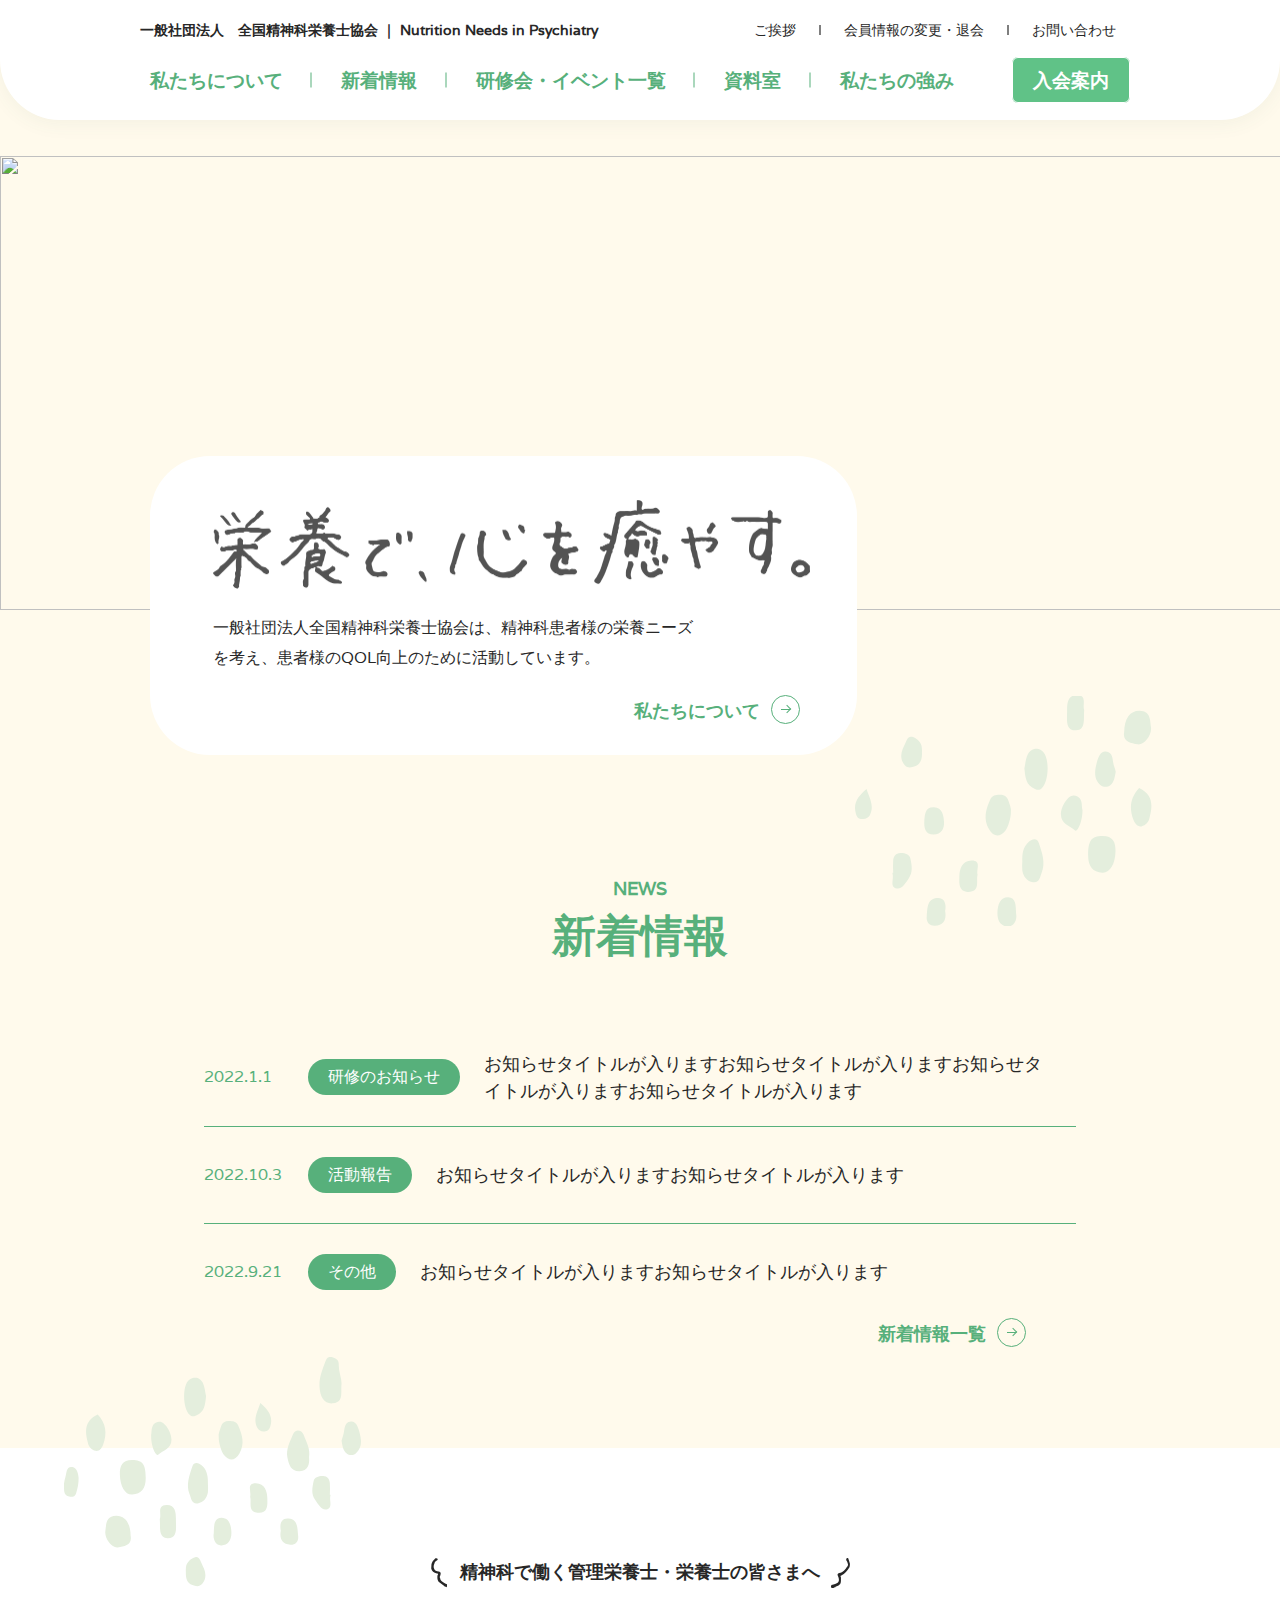
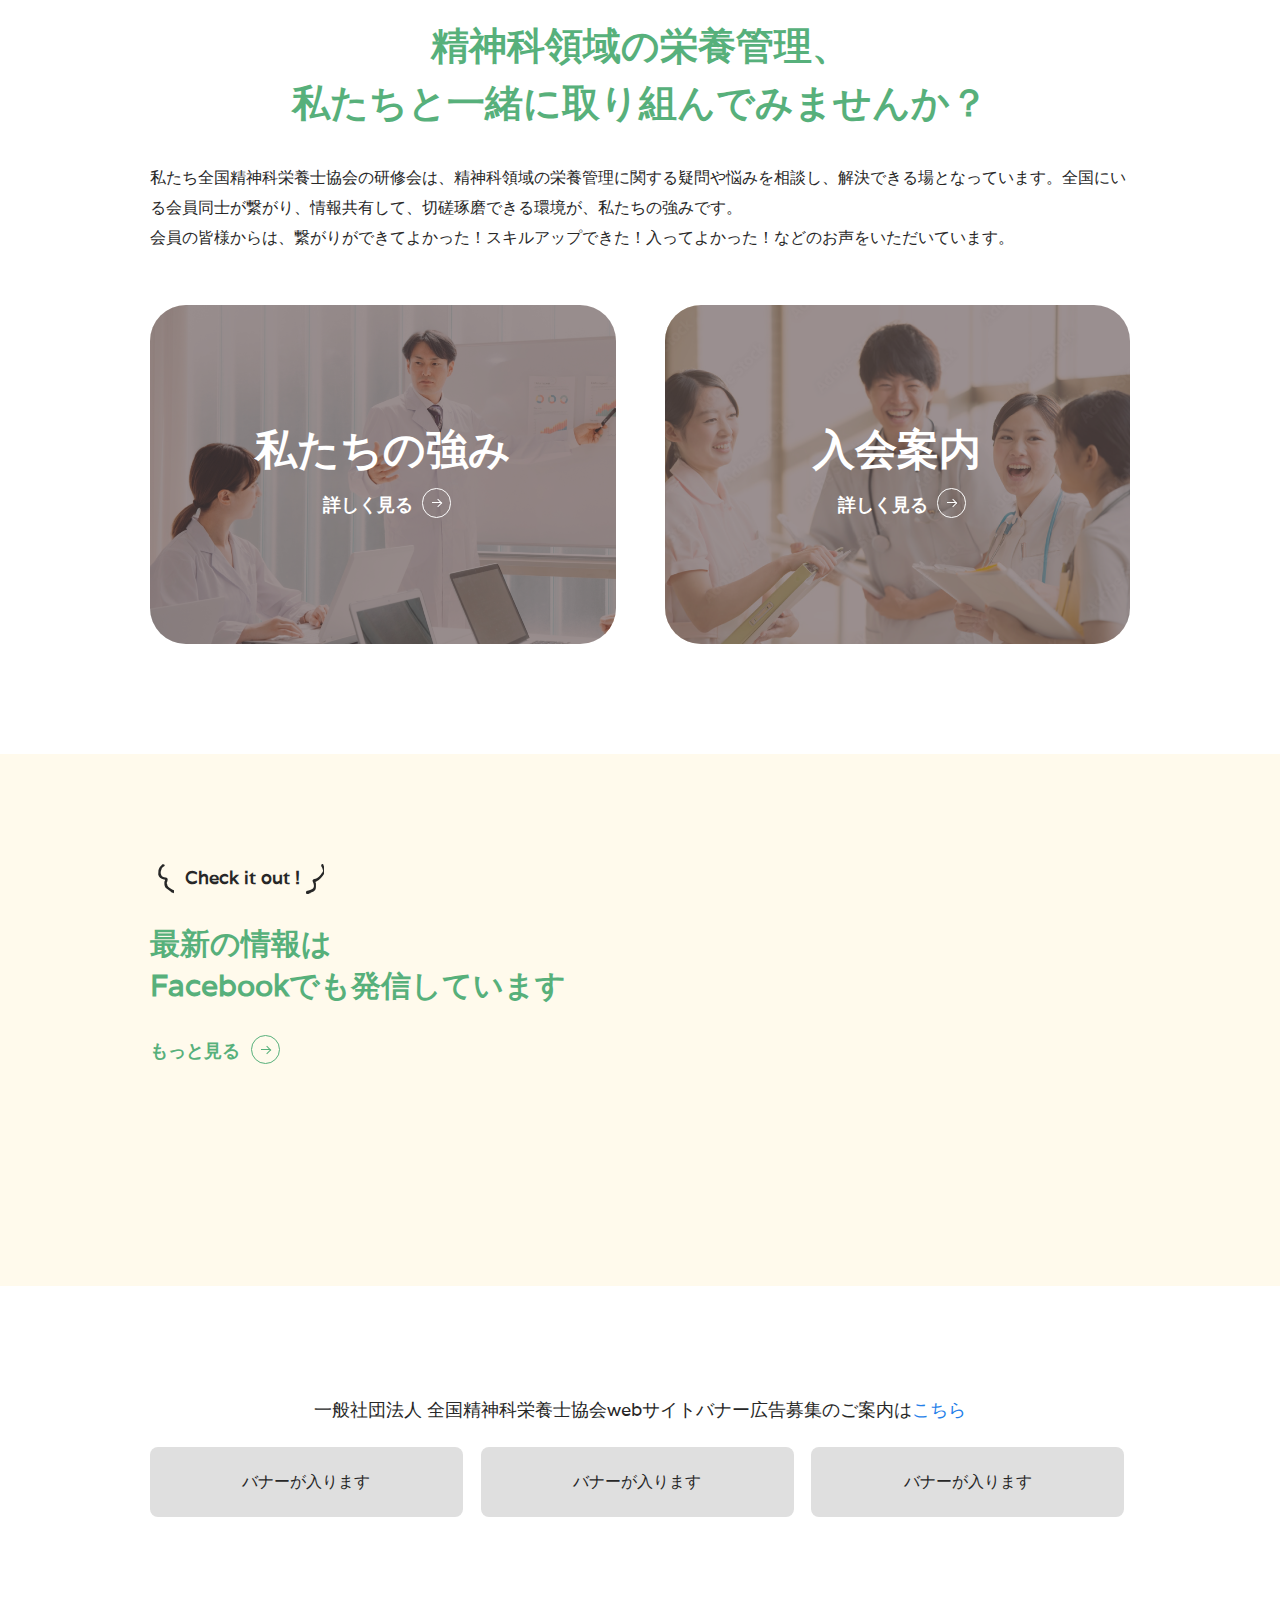
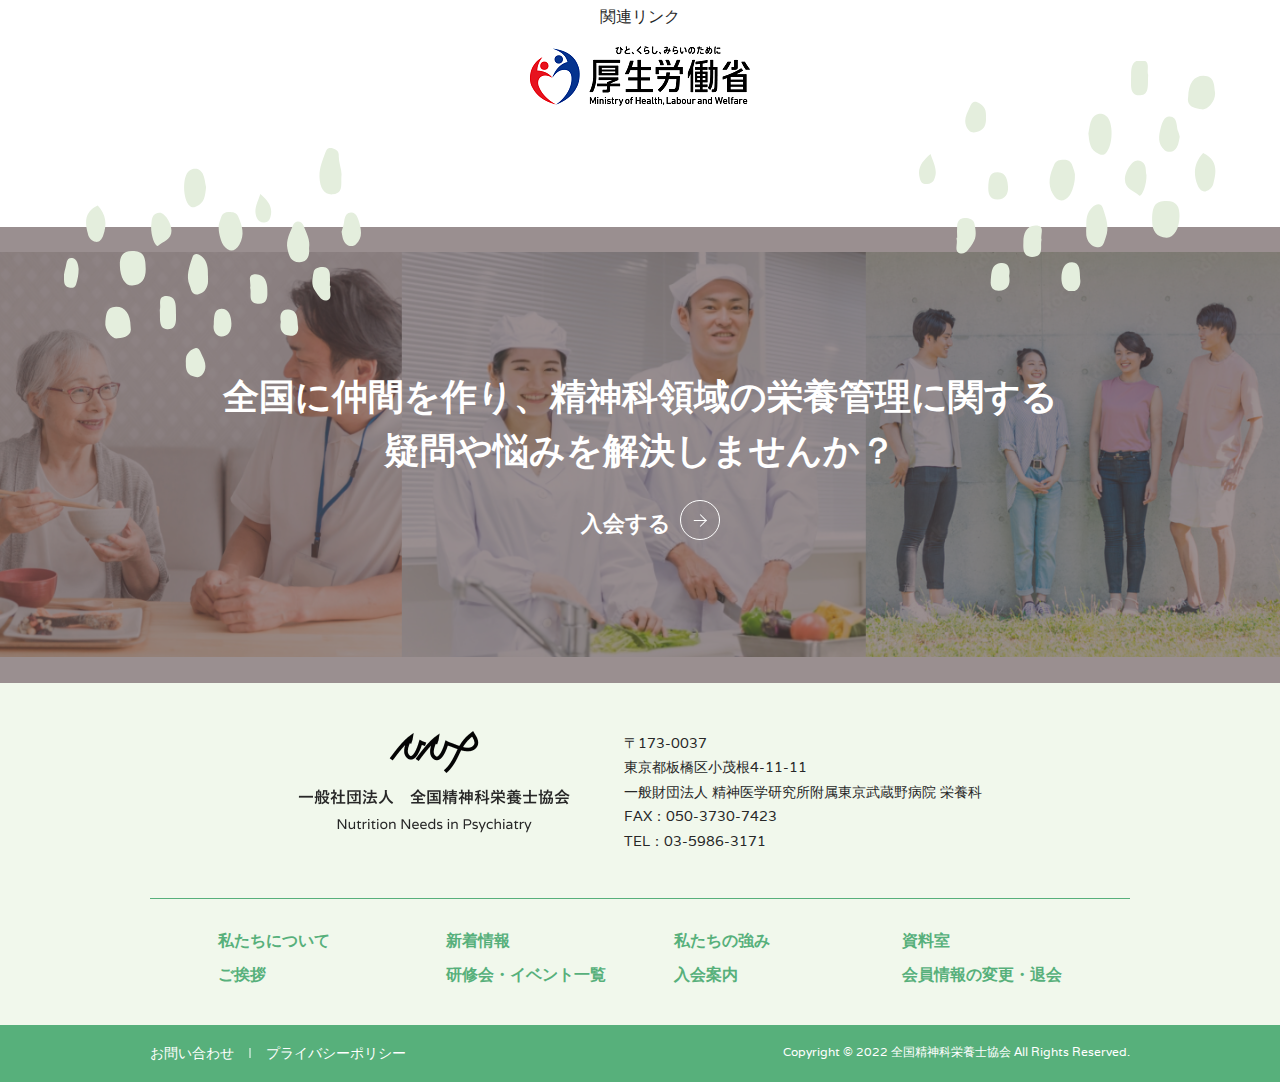
==== commit a34e550d: "ヘッダー修正・privacy作成" ====
--- a/index.html
+++ b/index.html
@@ -64,7 +64,6 @@
           <li class="header_bottom_list"><a class="header_bottom_link" href="#">研修会・イベント一覧</a></li>
           <li class="header_bottom_list"><a class="header_bottom_link" href="#">資料室</a></li>
           <li class="header_bottom_list"><a class="header_bottom_link" href="#">私たちの強み</a></li>
-          <li class="header_bottom_list"><a class="header_bottom_link" href="#">私たちについて</a></li>
           <li class="join"><a class="header_bottom_link btn-green" href="#">入会案内</a></li>
         </ul>
       </nav>
--- a/css/style.css
+++ b/css/style.css
@@ -623,7 +623,7 @@
 
 .header_bottom_list:not(:first-child) :before {
   position: absolute;
-  left: -14px;
+  left: -30px;
   top: 50%;
   content: "";
   width: 1px;
@@ -3554,3 +3554,35 @@
     font-size: 14px;
   }
 }
+
+/* ------------------ */
+/* message_container */
+/* ------------------ */
+.privacy_container {
+  margin-bottom: 83px;
+  margin-top: 110px;
+}
+
+@media (max-width: 980px) {
+  .privacy_container {
+    padding: 0 20px;
+    margin-bottom: 50px;
+    margin-top: 60px;
+  }
+}
+
+.privacy_section + .privacy_section {
+  margin-top: 60px;
+}
+
+.privacy_section_ttl {
+  font-size: 20px;
+  line-height: 1.5;
+  font-weight: 700;
+  margin-bottom: 16px;
+}
+
+.privacy_section_txt {
+  font-size: 14px;
+  line-height: 2;
+}
